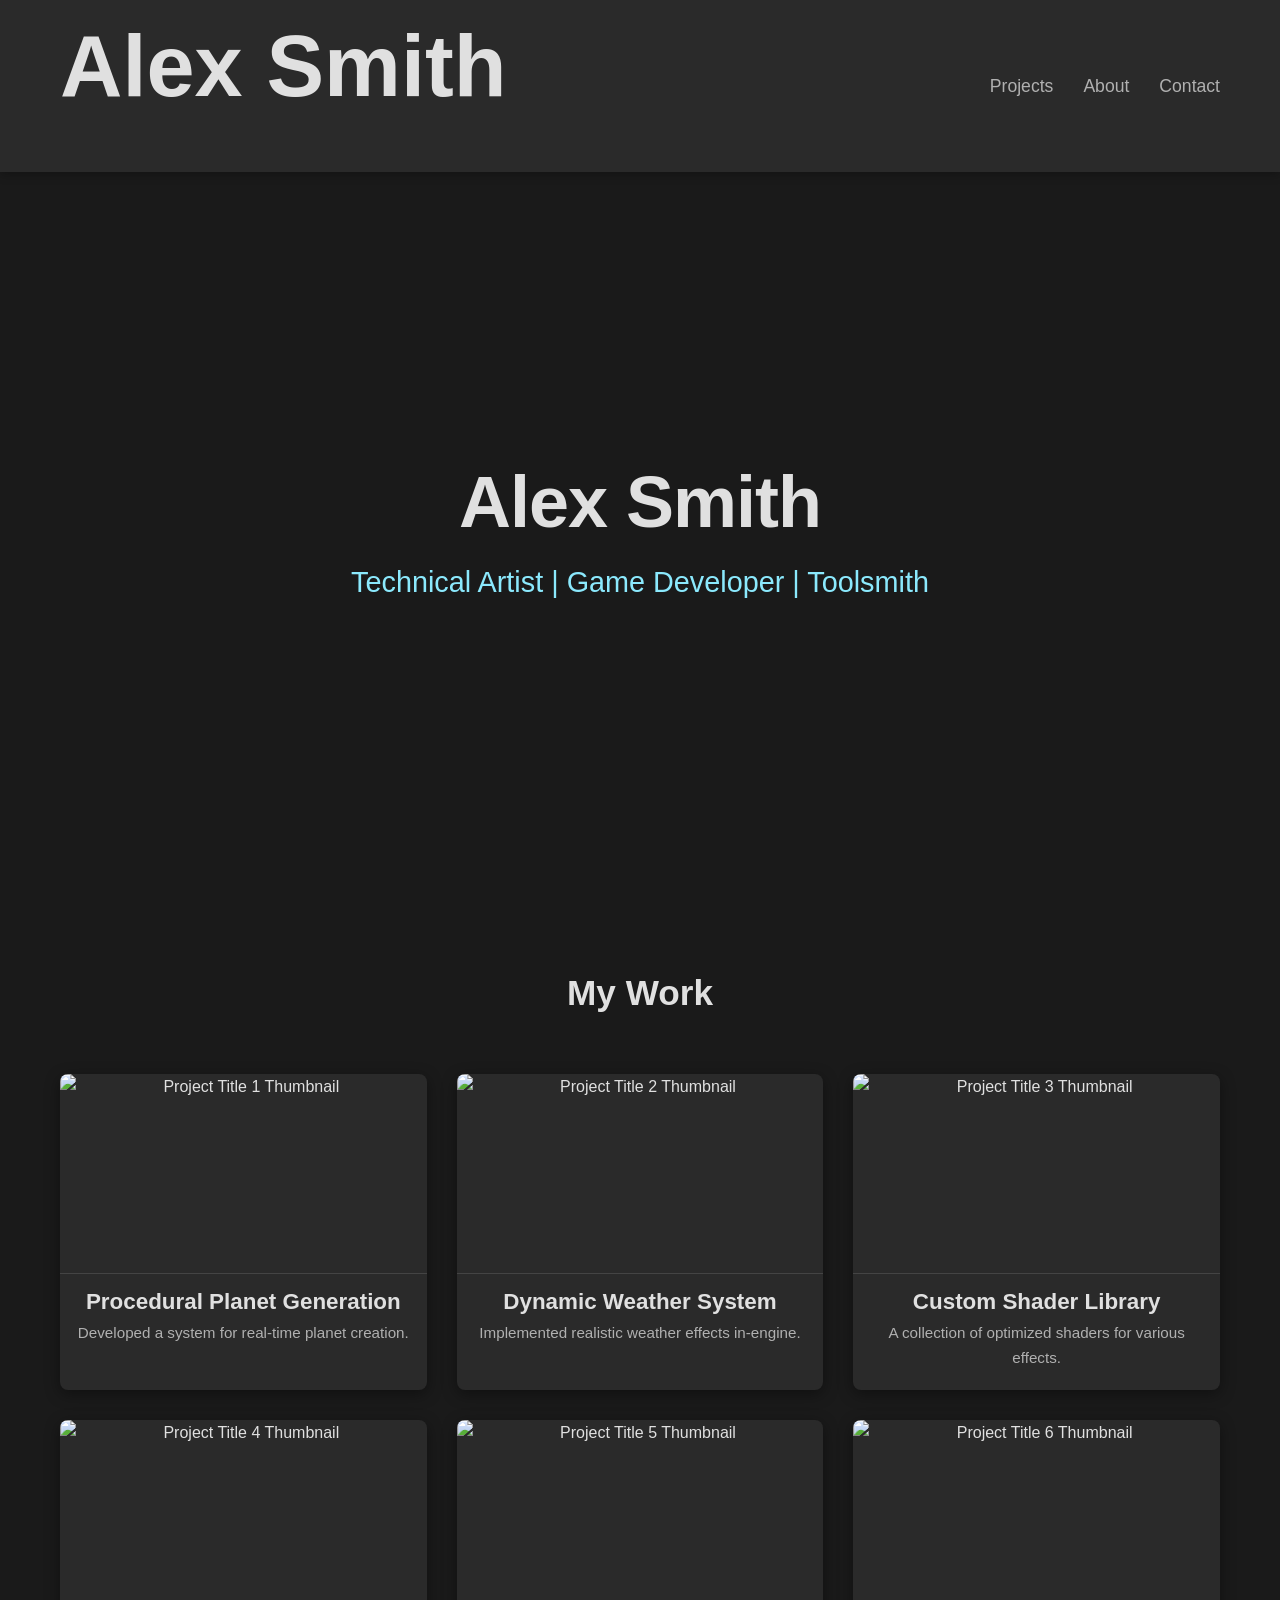
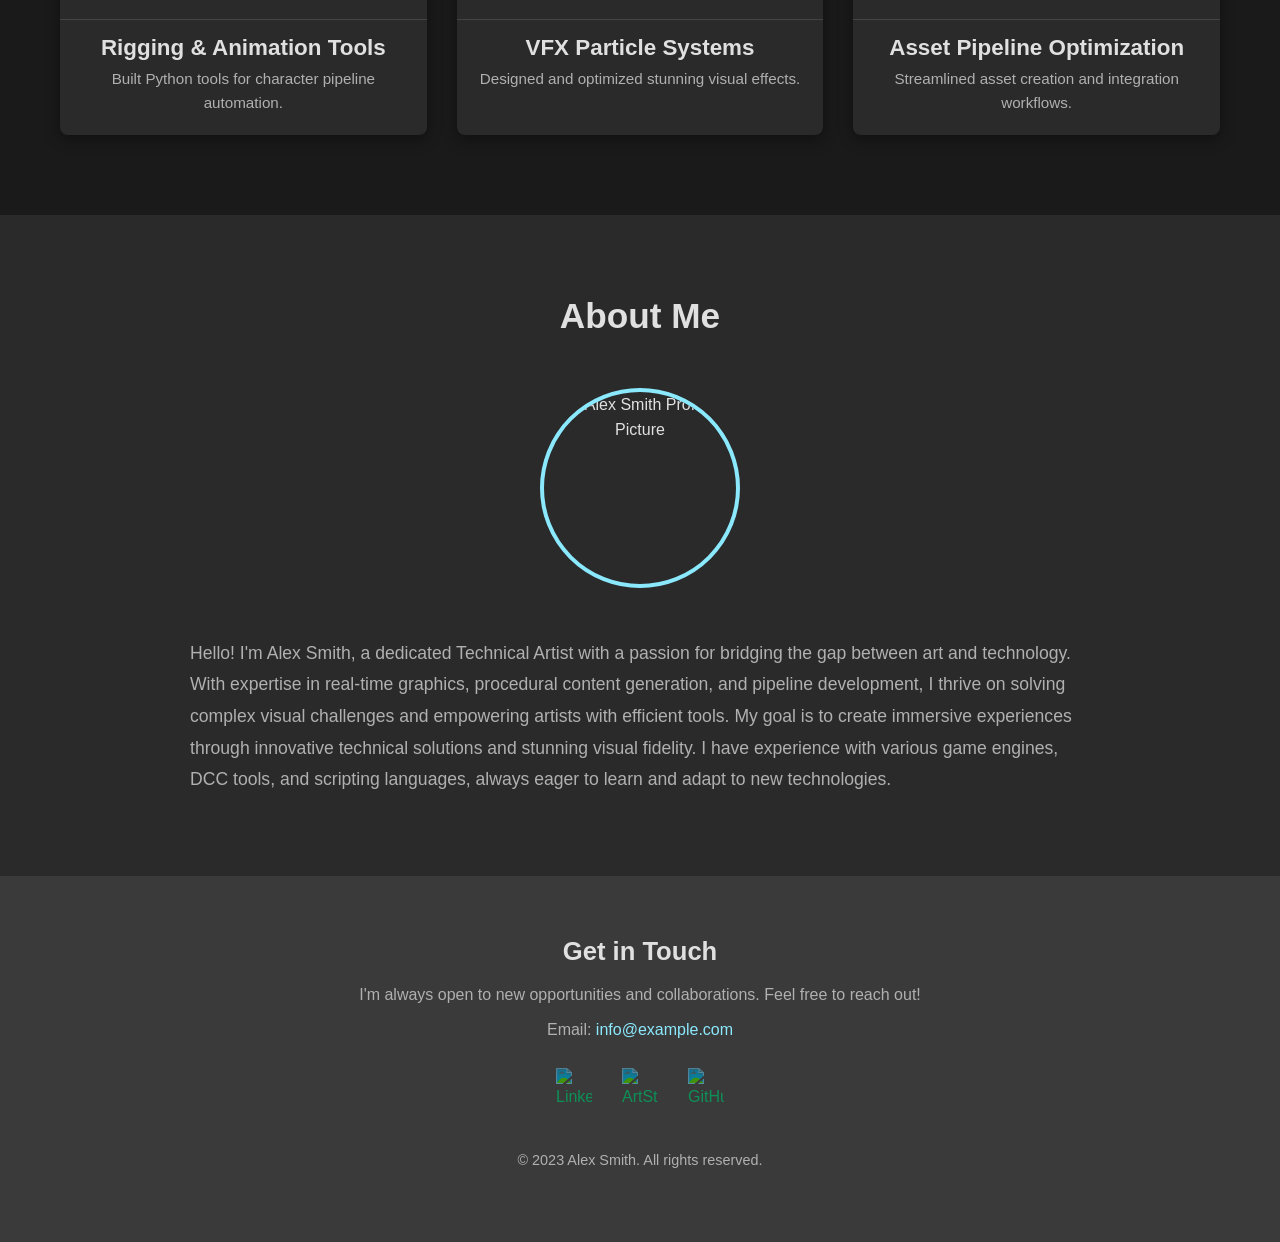
==== index.html @ 868f7cc5 "Add files via upload" ====
<!DOCTYPE html><html lang="en"><head><meta charset="UTF-8"><meta name="viewport" content="width=device-width, initial-scale=1.0"><title>Alex Smith - Technical Artist Portfolio</title><link rel="stylesheet" href="style.css"></head><body><header><nav class="container"><h1 class="logo"><a href="#hero">Alex Smith</a></h1><ul><li><a href="#projects">Projects</a></li><li><a href="#about">About</a></li><li><a href="#contact">Contact</a></li></ul></nav></header><main><section id="hero" class="hero-section"><div class="container"><h1>Alex Smith</h1><p>Technical Artist | Game Developer | Toolsmith</p></div></section><section id="projects" class="projects-section"><div class="container"><h2>My Work</h2><div class="project-grid"><div class="project-item"><a href="#"><img src="images/project-thumbnail-1.jpg" alt="Project Title 1 Thumbnail"><h3>Procedural Planet Generation</h3><p>Developed a system for real-time planet creation.</p></a></div><div class="project-item"><a href="#"><img src="images/project-thumbnail-2.jpg" alt="Project Title 2 Thumbnail"><h3>Dynamic Weather System</h3><p>Implemented realistic weather effects in-engine.</p></a></div><div class="project-item"><a href="#"><img src="images/project-thumbnail-3.jpg" alt="Project Title 3 Thumbnail"><h3>Custom Shader Library</h3><p>A collection of optimized shaders for various effects.</p></a></div><div class="project-item"><a href="#"><img src="images/project-thumbnail-4.jpg" alt="Project Title 4 Thumbnail"><h3>Rigging & Animation Tools</h3><p>Built Python tools for character pipeline automation.</p></a></div><div class="project-item"><a href="#"><img src="images/project-thumbnail-5.jpg" alt="Project Title 5 Thumbnail"><h3>VFX Particle Systems</h3><p>Designed and optimized stunning visual effects.</p></a></div><div class="project-item"><a href="#"><img src="images/project-thumbnail-6.jpg" alt="Project Title 6 Thumbnail"><h3>Asset Pipeline Optimization</h3><p>Streamlined asset creation and integration workflows.</p></a></div></div></div></section><section id="about" class="about-section"><div class="container"><div class="about-content"><h2>About Me</h2><img src="assets/avatar.png" alt="Alex Smith Profile Picture" class="profile-pic"><p>Hello! I'm Alex Smith, a dedicated Technical Artist with a passion for bridging the gap between art and technology. With expertise in real-time graphics, procedural content generation, and pipeline development, I thrive on solving complex visual challenges and empowering artists with efficient tools. My goal is to create immersive experiences through innovative technical solutions and stunning visual fidelity. I have experience with various game engines, DCC tools, and scripting languages, always eager to learn and adapt to new technologies.</p></div></div></section></main><footer id="contact" class="contact-footer"><div class="container"><h3>Get in Touch</h3><p>I'm always open to new opportunities and collaborations. Feel free to reach out!</p><p>Email: <a href="mailto:info@example.com">info@example.com</a></p><div class="social-links"><a href="#" aria-label="LinkedIn"><img src="assets/linkedin-icon.svg" alt="LinkedIn"></a><a href="#" aria-label="ArtStation"><img src="assets/artstation-icon.svg" alt="ArtStation"></a><a href="#" aria-label="GitHub"><img src="assets/github-icon.svg" alt="GitHub"></a></div><p class="copyright">&copy; 2023 Alex Smith. All rights reserved.</p></div></footer></body></html>
---- style.css ----
/* General Styles */:root {--bg-color-dark: #1a1a1a;--bg-color-medium: #2a2a2a;--bg-color-light: #3a3a3a;--text-color-light: #e0e0e0;--text-color-accent: #8be9fd; /* A light blue/cyan for accents */--text-color-subtle: #b0b0b0;--border-color: #444;--highlight-color: #50fa7b; /* A subtle green for hover/focus */}* {box-sizing: border-box;margin: 0;padding: 0;}html {scroll-behavior: smooth;}body {font-family: 'Segoe UI', Roboto, 'Helvetica Neue', Arial, sans-serif;line-height: 1.6;color: var(--text-color-light);background-color: var(--bg-color-dark);-webkit-font-smoothing: antialiased;-moz-osx-font-smoothing: grayscale;}a {color: var(--text-color-accent);text-decoration: none;transition: color 0.3s ease;}a:hover {color: var(--highlight-color);}img {max-width: 100%;height: auto;display: block;}h1, h2, h3 {margin-bottom: 0.8em;color: var(--text-color-light);line-height: 1.2;}h1 {font-size: 3em;}h2 {font-size: 2.2em;}h3 {font-size: 1.6em;}.container {max-width: 1200px;margin: 0 auto;padding: 0 20px;}/* Header & Navigation */header {background-color: var(--bg-color-medium);padding: 15px 0;box-shadow: 0 2px 10px rgba(0, 0, 0, 0.3);position: sticky;top: 0;z-index: 1000;}.logo a {font-size: 1.8em;font-weight: bold;color: var(--text-color-light);}.logo a:hover {color: var(--text-color-accent);}nav {display: flex;justify-content: space-between;align-items: center;}nav ul {list-style: none;display: flex;}nav ul li {margin-left: 30px;}nav ul a {font-weight: 500;font-size: 1.1em;color: var(--text-color-subtle);position: relative;}nav ul a::after {content: '';position: absolute;width: 0;height: 2px;background-color: var(--highlight-color);left: 0;bottom: -5px;transition: width 0.3s ease;}nav ul a:hover::after {width: 100%;}/* Hero Section */.hero-section {background: var(--bg-color-dark);color: var(--text-color-light);text-align: center;padding: 150px 0;display: flex;align-items: center;justify-content: center;min-height: 80vh;}.hero-section h1 {font-size: 4.5em;margin-bottom: 0.2em;letter-spacing: -1px;}.hero-section p {font-size: 1.8em;color: var(--text-color-accent);font-weight: 300;}/* Projects Section */.projects-section {padding: 80px 0;background-color: var(--bg-color-dark);text-align: center;}.projects-section h2 {margin-bottom: 60px;}.project-grid {display: grid;grid-template-columns: repeat(auto-fit, minmax(300px, 1fr));gap: 30px;}.project-item {background-color: var(--bg-color-medium);border-radius: 8px;overflow: hidden;box-shadow: 0 4px 15px rgba(0, 0, 0, 0.4);transition: transform 0.3s ease, box-shadow 0.3s ease;}.project-item:hover {transform: translateY(-8px);box-shadow: 0 8px 25px rgba(0, 0, 0, 0.6);}.project-item a {display: block;color: inherit;}.project-item img {width: 100%;height: 200px;object-fit: cover;border-bottom: 1px solid var(--border-color);}.project-item h3 {margin: 15px 15px 5px 15px;font-size: 1.4em;color: var(--text-color-light);}.project-item p {font-size: 0.95em;color: var(--text-color-subtle);margin: 0 15px 20px 15px;}/* About Section */.about-section {padding: 80px 0;background-color: var(--bg-color-medium);text-align: center;}.about-content {display: flex;flex-direction: column;align-items: center;gap: 30px;max-width: 900px;margin: 0 auto;}.about-content h2 {margin-bottom: 20px;}.profile-pic {width: 200px;height: 200px;border-radius: 50%;object-fit: cover;border: 4px solid var(--text-color-accent);box-shadow: 0 0 0 8px var(--bg-color-medium);margin-bottom: 20px;}.about-content p {font-size: 1.1em;line-height: 1.8;text-align: left;color: var(--text-color-subtle);}/* Contact Footer */.contact-footer {background-color: var(--bg-color-light);padding: 60px 0;text-align: center;color: var(--text-color-subtle);}.contact-footer h3 {color: var(--text-color-light);margin-bottom: 15px;}.contact-footer p {margin-bottom: 10px;}.contact-footer a {color: var(--text-color-accent);}.contact-footer a:hover {color: var(--highlight-color);}.social-links {margin-top: 25px;margin-bottom: 30px;}.social-links a {display: inline-block;margin: 0 15px;}.social-links img {width: 36px;height: 36px;transition: transform 0.3s ease;filter: invert(70%) sepia(20%) saturate(800%) hue-rotate(150deg) brightness(100%) contrast(90%); /* Adjust for dark theme, make icons light blue */}.social-links img:hover {transform: translateY(-5px);filter: invert(70%) sepia(20%) saturate(800%) hue-rotate(100deg) brightness(100%) contrast(90%); /* A subtle green for hover */}.copyright {font-size: 0.9em;color: var(--text-color-subtle);margin-top: 40px;}/* Responsive Adjustments */@media (max-width: 768px) {h1 {font-size: 3em;}h2 {font-size: 1.8em;}h3 {font-size: 1.4em;}nav {flex-direction: column;}nav ul {margin-top: 15px;}nav ul li {margin: 0 15px;}nav ul a {font-size: 1em;}.hero-section {padding: 100px 0;}.hero-section h1 {font-size: 3.5em;}.hero-section p {font-size: 1.4em;}.projects-section, .about-section, .contact-footer {padding: 60px 0;}.about-content {flex-direction: column;text-align: center;}.profile-pic {margin-bottom: 15px;}.about-content p {text-align: center;}.project-grid {grid-template-columns: 1fr;}.project-item img {height: 180px;}}@media (max-width: 480px) {h1 {font-size: 2.5em;}h2 {font-size: 1.6em;}.hero-section h1 {font-size: 2.8em;}.hero-section p {font-size: 1.2em;}nav ul {flex-wrap: wrap;justify-content: center;}.social-links img {width: 30px;height: 30px;}}
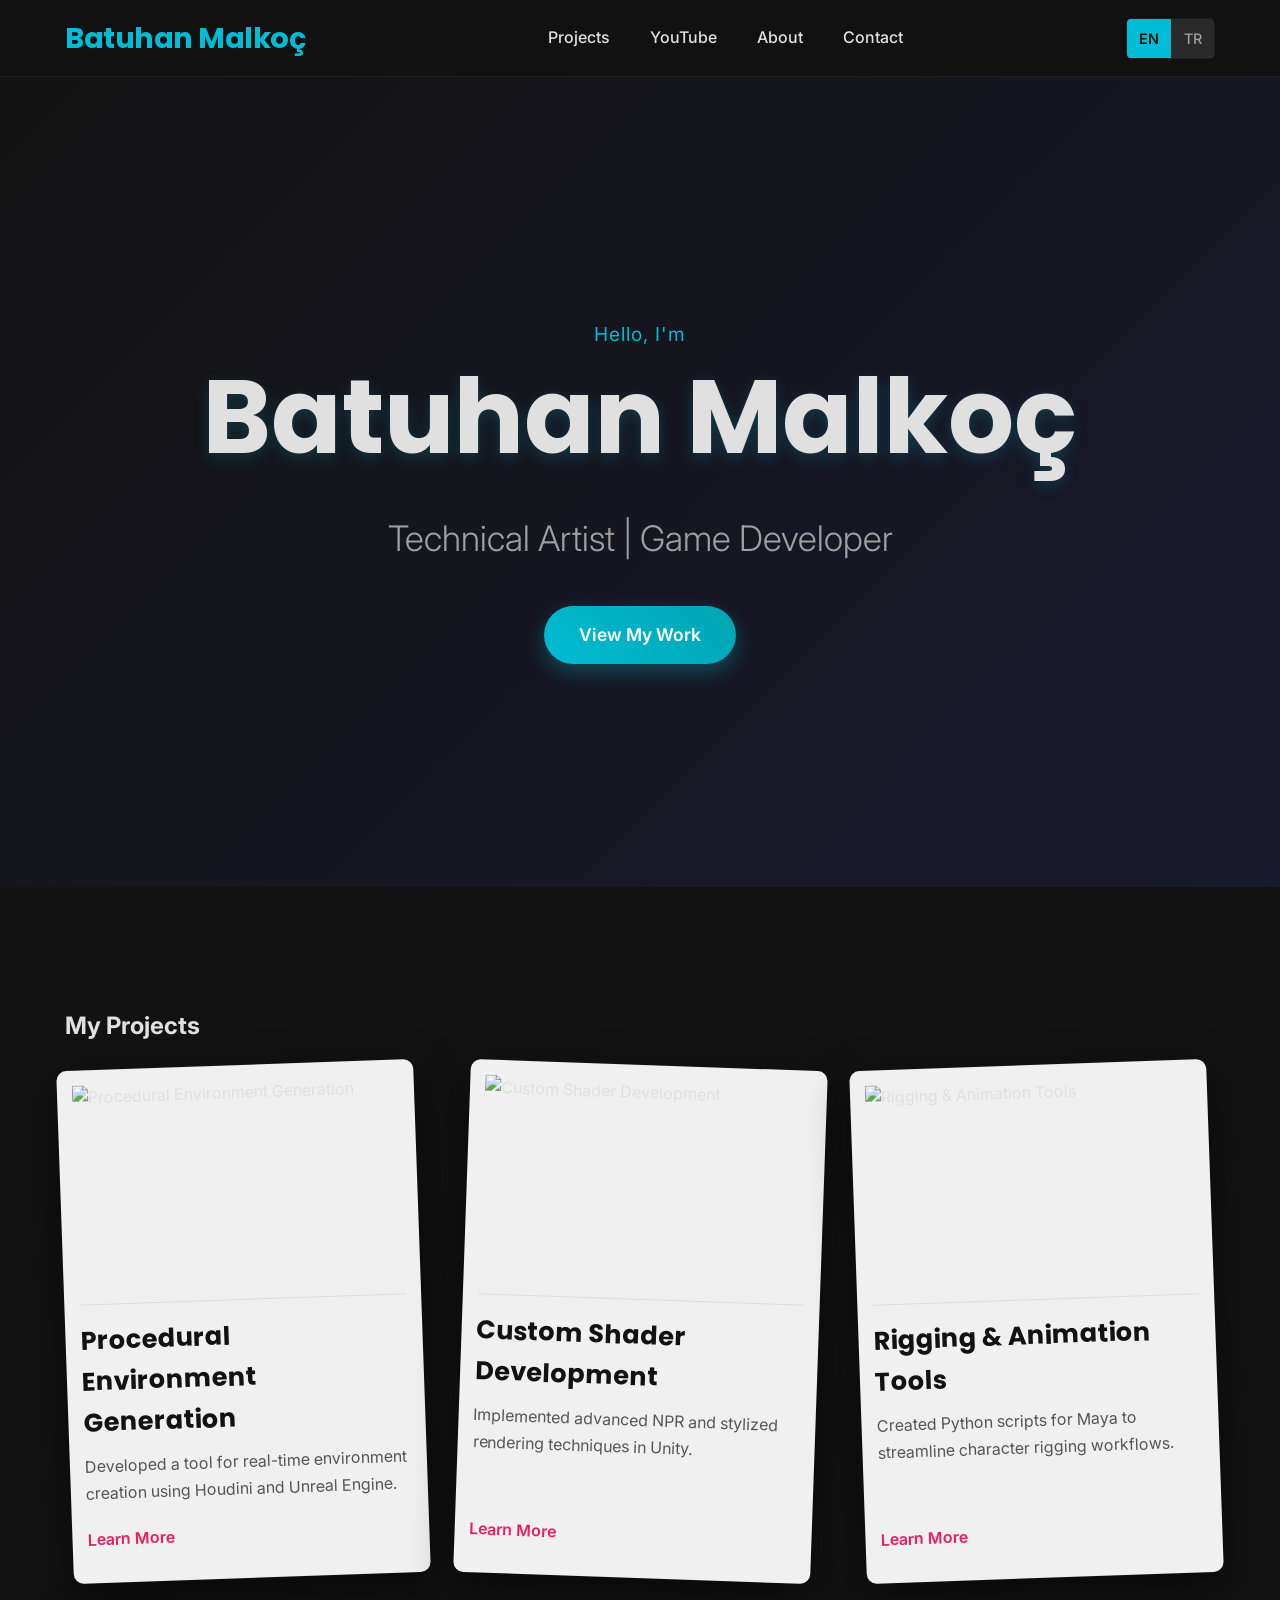
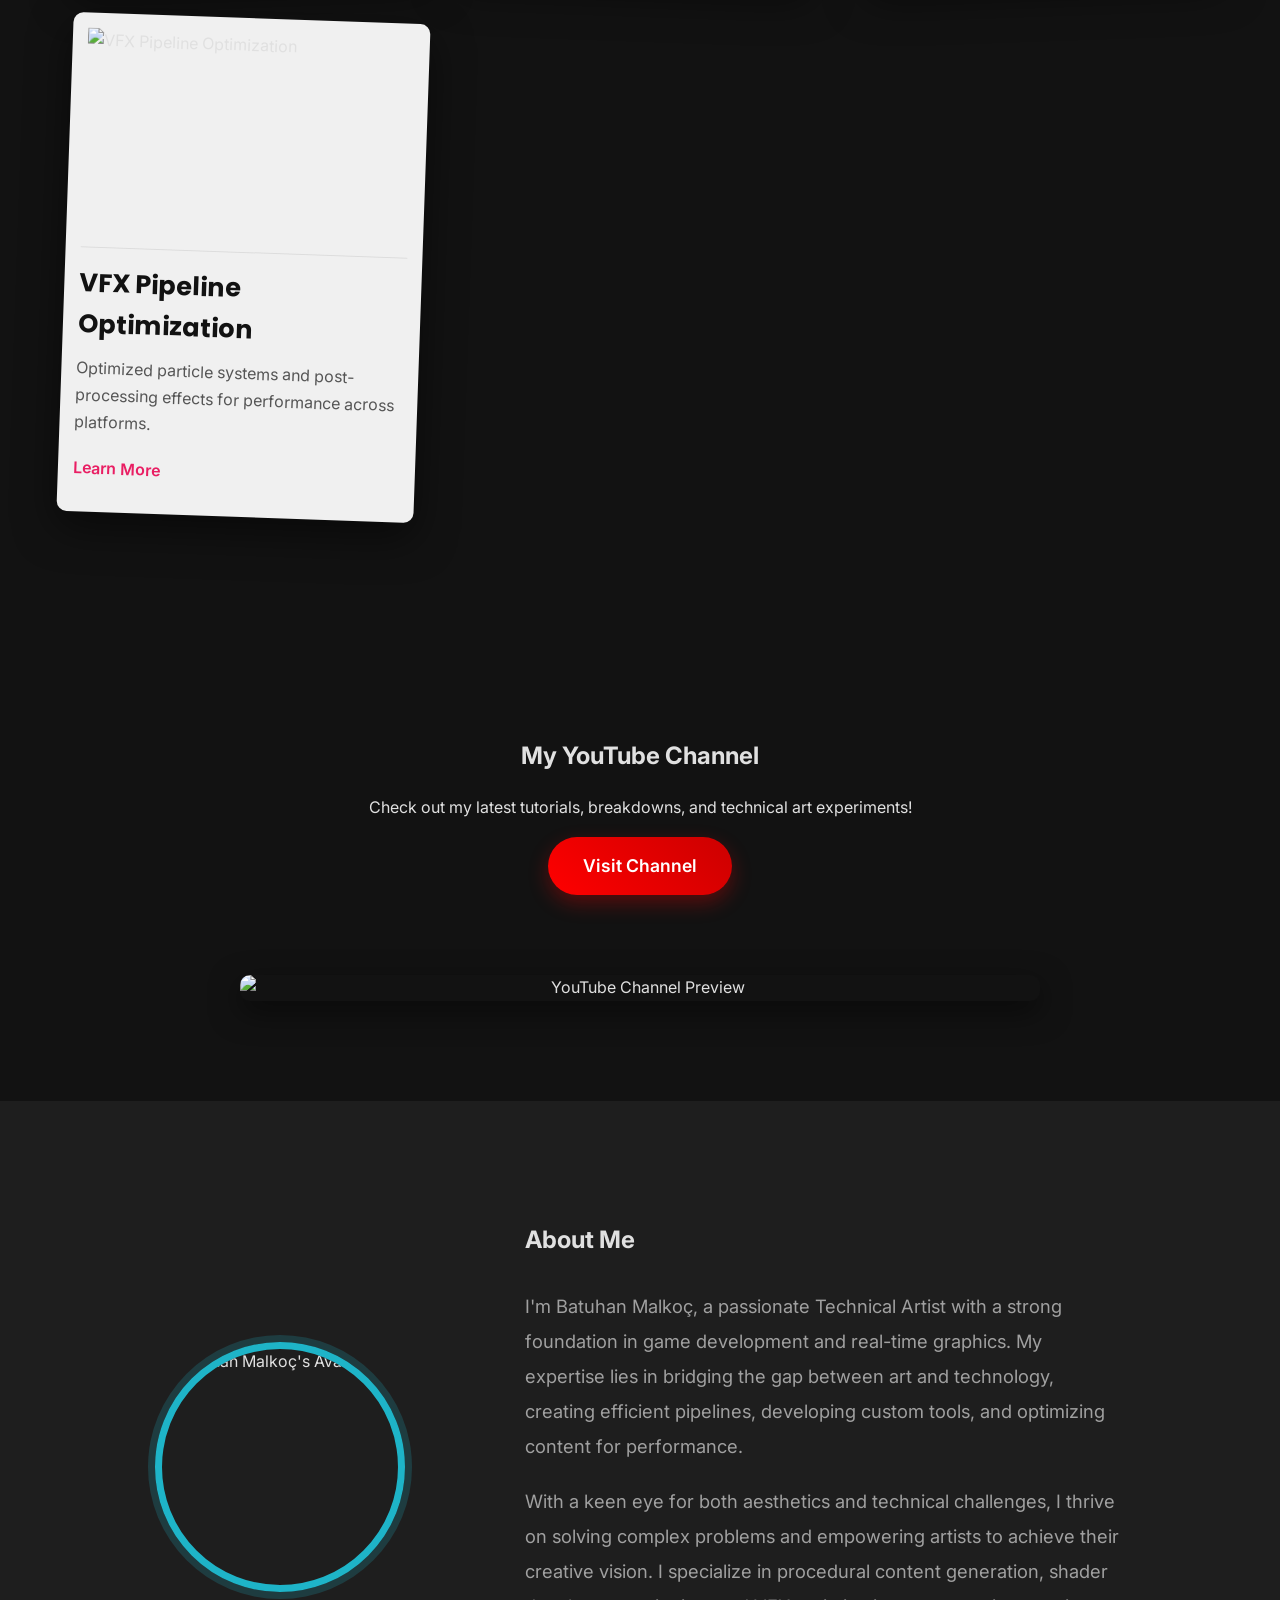
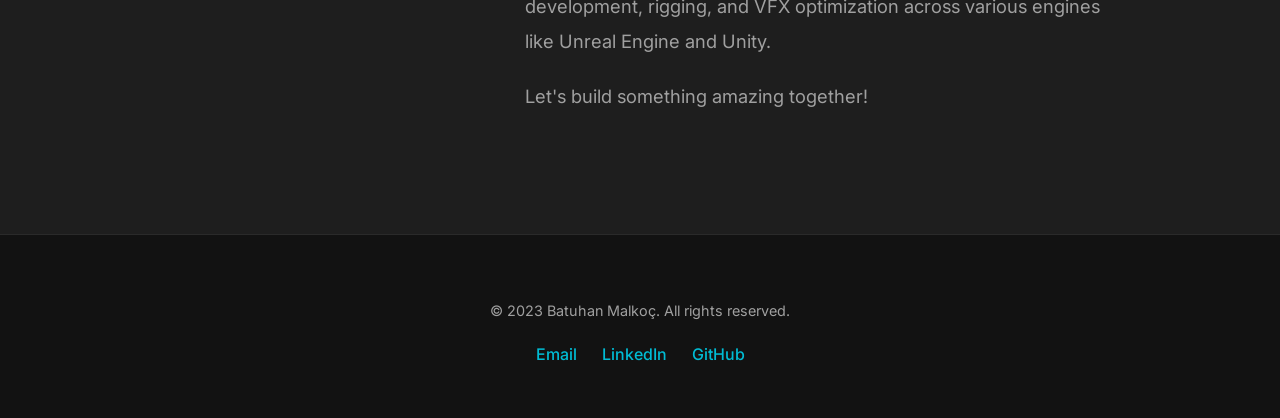
==== commit c6efe4b7: "Yeni" ====
--- a/index.html
+++ b/index.html
@@ -1 +1 @@
-<!DOCTYPE html><html lang="en"><head><meta charset="UTF-8"><meta name="viewport" content="width=device-width, initial-scale=1.0"><title>Alex Smith - Technical Artist Portfolio</title><link rel="stylesheet" href="style.css"></head><body><header><nav class="container"><h1 class="logo"><a href="#hero">Alex Smith</a></h1><ul><li><a href="#projects">Projects</a></li><li><a href="#about">About</a></li><li><a href="#contact">Contact</a></li></ul></nav></header><main><section id="hero" class="hero-section"><div class="container"><h1>Alex Smith</h1><p>Technical Artist | Game Developer | Toolsmith</p></div></section><section id="projects" class="projects-section"><div class="container"><h2>My Work</h2><div class="project-grid"><div class="project-item"><a href="#"><img src="images/project-thumbnail-1.jpg" alt="Project Title 1 Thumbnail"><h3>Procedural Planet Generation</h3><p>Developed a system for real-time planet creation.</p></a></div><div class="project-item"><a href="#"><img src="images/project-thumbnail-2.jpg" alt="Project Title 2 Thumbnail"><h3>Dynamic Weather System</h3><p>Implemented realistic weather effects in-engine.</p></a></div><div class="project-item"><a href="#"><img src="images/project-thumbnail-3.jpg" alt="Project Title 3 Thumbnail"><h3>Custom Shader Library</h3><p>A collection of optimized shaders for various effects.</p></a></div><div class="project-item"><a href="#"><img src="images/project-thumbnail-4.jpg" alt="Project Title 4 Thumbnail"><h3>Rigging & Animation Tools</h3><p>Built Python tools for character pipeline automation.</p></a></div><div class="project-item"><a href="#"><img src="images/project-thumbnail-5.jpg" alt="Project Title 5 Thumbnail"><h3>VFX Particle Systems</h3><p>Designed and optimized stunning visual effects.</p></a></div><div class="project-item"><a href="#"><img src="images/project-thumbnail-6.jpg" alt="Project Title 6 Thumbnail"><h3>Asset Pipeline Optimization</h3><p>Streamlined asset creation and integration workflows.</p></a></div></div></div></section><section id="about" class="about-section"><div class="container"><div class="about-content"><h2>About Me</h2><img src="assets/avatar.png" alt="Alex Smith Profile Picture" class="profile-pic"><p>Hello! I'm Alex Smith, a dedicated Technical Artist with a passion for bridging the gap between art and technology. With expertise in real-time graphics, procedural content generation, and pipeline development, I thrive on solving complex visual challenges and empowering artists with efficient tools. My goal is to create immersive experiences through innovative technical solutions and stunning visual fidelity. I have experience with various game engines, DCC tools, and scripting languages, always eager to learn and adapt to new technologies.</p></div></div></section></main><footer id="contact" class="contact-footer"><div class="container"><h3>Get in Touch</h3><p>I'm always open to new opportunities and collaborations. Feel free to reach out!</p><p>Email: <a href="mailto:info@example.com">info@example.com</a></p><div class="social-links"><a href="#" aria-label="LinkedIn"><img src="assets/linkedin-icon.svg" alt="LinkedIn"></a><a href="#" aria-label="ArtStation"><img src="assets/artstation-icon.svg" alt="ArtStation"></a><a href="#" aria-label="GitHub"><img src="assets/github-icon.svg" alt="GitHub"></a></div><p class="copyright">&copy; 2023 Alex Smith. All rights reserved.</p></div></footer></body></html>+<!DOCTYPE html><html lang="en"><head><meta charset="UTF-8"><meta name="viewport" content="width=device-width, initial-scale=1.0"><title data-key="page_title">Batuhan Malkoç | Technical Artist Portfolio</title><link rel="stylesheet" href="style.css"><link href="https://fonts.googleapis.com/css2?family=Inter:wght@300;400;500;600;700&family=Poppins:wght@600;700&display=swap" rel="stylesheet"></head><body><header><div class="header-wrapper container"><a href="#hero" class="logo">Batuhan Malkoç</a><nav><ul><li><a href="#projects" data-key="nav_projects">Projects</a></li><li><a href="#youtube" data-key="nav_youtube">YouTube</a></li><li><a href="#about" data-key="nav_about">About</a></li><li><a href="#contact" data-key="nav_contact">Contact</a></li></ul></nav><div class="language-switcher"><span class="lang-option active" data-lang="en">EN</span><span class="lang-option" data-lang="tr">TR</span></div></div></header><main><section id="hero" class="hero-section"><div class="container"><p class="subtitle" data-key="hero_subtitle">Hello, I'm</p><h1>Batuhan Malkoç</h1><p class="title-role" data-key="hero_role">Technical Artist | Game Developer</p><a href="#projects" class="button" data-key="hero_button">View My Work</a></div></section><section id="projects" class="projects-section"><div class="container"><h2 data-key="projects_title">My Projects</h2><div class="project-grid"><div class="project-card"><img src="images/project-thumbnail-1.jpg" alt="Procedural Environment Generation"><div class="card-content"><h3 data-key="project1_title">Procedural Environment Generation</h3><p data-key="project1_desc">Developed a tool for real-time environment creation using Houdini and Unreal Engine.</p><a href="#" class="card-link" data-key="project1_link">Learn More</a></div></div><div class="project-card"><img src="images/project-thumbnail-2.jpg" alt="Custom Shader Development"><div class="card-content"><h3 data-key="project2_title">Custom Shader Development</h3><p data-key="project2_desc">Implemented advanced NPR and stylized rendering techniques in Unity.</p><a href="#" class="card-link" data-key="project2_link">Learn More</a></div></div><div class="project-card"><img src="images/project-thumbnail-3.jpg" alt="Rigging &amp; Animation Tools"><div class="card-content"><h3 data-key="project3_title">Rigging &amp; Animation Tools</h3><p data-key="project3_desc">Created Python scripts for Maya to streamline character rigging workflows.</p><a href="#" class="card-link" data-key="project3_link">Learn More</a></div></div><div class="project-card"><img src="images/project-thumbnail-4.jpg" alt="VFX Pipeline Optimization"><div class="card-content"><h3 data-key="project4_title">VFX Pipeline Optimization</h3><p data-key="project4_desc">Optimized particle systems and post-processing effects for performance across platforms.</p><a href="#" class="card-link" data-key="project4_link">Learn More</a></div></div></div></div></section><section id="youtube" class="youtube-section"><div class="container"><h2 data-key="youtube_title">My YouTube Channel</h2><p data-key="youtube_desc">Check out my latest tutorials, breakdowns, and technical art experiments!</p><a href="https://www.youtube.com/@UnityM%C3%BCtercimi" target="_blank" rel="noopener noreferrer" class="button youtube-button" data-key="youtube_button">Visit Channel</a><div class="youtube-placeholder"><img src="images/youtube-channel-preview.jpg" alt="YouTube Channel Preview"></div></div></section><section id="about" class="about-section"><div class="container"><div class="about-content"><img src="assets/avatar.png" alt="Batuhan Malkoç's Avatar" class="avatar"><div><h2 data-key="about_title">About Me</h2><p data-key="about_p1">I'm Batuhan Malkoç, a passionate Technical Artist with a strong foundation in game development and real-time graphics. My expertise lies in bridging the gap between art and technology, creating efficient pipelines, developing custom tools, and optimizing content for performance.</p><p data-key="about_p2">With a keen eye for both aesthetics and technical challenges, I thrive on solving complex problems and empowering artists to achieve their creative vision. I specialize in procedural content generation, shader development, rigging, and VFX optimization across various engines like Unreal Engine and Unity.</p><p data-key="about_p3">Let's build something amazing together!</p></div></div></div></section></main><footer id="contact" class="footer-section"><div class="container"><p data-key="footer_copyright">&copy; 2023 Batuhan Malkoç. All rights reserved.</p><div class="contact-links"><a href="mailto:batuhan.malkoc@example.com" data-key="footer_email">Email</a><a href="https://linkedin.com/in/batuhanmalkoc" target="_blank" rel="noopener noreferrer" data-key="footer_linkedin">LinkedIn</a><a href="https://github.com/batuhanmalkoc" target="_blank" rel="noopener noreferrer" data-key="footer_github">GitHub</a></div></div></footer><script>const translations = {en: {page_title: "Batuhan Malkoç | Technical Artist Portfolio",nav_projects: "Projects",nav_youtube: "YouTube",nav_about: "About",nav_contact: "Contact",hero_subtitle: "Hello, I'm",hero_role: "Technical Artist | Game Developer",hero_button: "View My Work",projects_title: "My Projects",project1_title: "Procedural Environment Generation",project1_desc: "Developed a tool for real-time environment creation using Houdini and Unreal Engine.",project1_link: "Learn More",project2_title: "Custom Shader Development",project2_desc: "Implemented advanced NPR and stylized rendering techniques in Unity.",project2_link: "Learn More",project3_title: "Rigging & Animation Tools",project3_desc: "Created Python scripts for Maya to streamline character rigging workflows.",project3_link: "Learn More",project4_title: "VFX Pipeline Optimization",project4_desc: "Optimized particle systems and post-processing effects for performance across platforms.",project4_link: "Learn More",youtube_title: "My YouTube Channel",youtube_desc: "Check out my latest tutorials, breakdowns, and technical art experiments!",youtube_button: "Visit Channel",about_title: "About Me",about_p1: "I'm Batuhan Malkoç, a passionate Technical Artist with a strong foundation in game development and real-time graphics. My expertise lies in bridging the gap between art and technology, creating efficient pipelines, developing custom tools, and optimizing content for performance.",about_p2: "With a keen eye for both aesthetics and technical challenges, I thrive on solving complex problems and empowering artists to achieve their creative vision. I specialize in procedural content generation, shader development, rigging, and VFX optimization across various engines like Unreal Engine and Unity.",about_p3: "Let's build something amazing together!",footer_copyright: "&copy; 2023 Batuhan Malkoç. All rights reserved.",footer_email: "Email",footer_linkedin: "LinkedIn",footer_github: "GitHub"},tr: {page_title: "Batuhan Malkoç | Teknik Artist Portfolyosu",nav_projects: "Projeler",nav_youtube: "YouTube",nav_about: "Hakkımda",nav_contact: "İletişim",hero_subtitle: "Merhaba, ben",hero_role: "Teknik Artist | Oyun Geliştirici",hero_button: "Çalışmalarımı Görüntüle",projects_title: "Projelerim",project1_title: "Prosedürel Ortam Oluşturma",project1_desc: "Houdini ve Unreal Engine kullanarak gerçek zamanlı ortam oluşturma aracı geliştirdim.",project1_link: "Daha Fazla Bilgi",project2_title: "Özel Shader Geliştirme",project2_desc: "Unity'de gelişmiş NPR ve stilize render teknikleri uyguladım.",project2_link: "Daha Fazla Bilgi",project3_title: "Rigging ve Animasyon Araçları",project3_desc: "Karakter rigging iş akışlarını kolaylaştırmak için Maya için Python betikleri oluşturdum.",project3_link: "Daha Fazla Bilgi",project4_title: "VFX Pipeline Optimizasyonu",project4_desc: "Çeşitli platformlarda performans için parçacık sistemlerini ve post-processing efektlerini optimize ettim.",project4_link: "Daha Fazla Bilgi",youtube_title: "YouTube Kanalım",youtube_desc: "En yeni eğitimlerimi, analizlerimi ve teknik sanat deneylerimi inceleyin!",youtube_button: "Kanalı Ziyaret Et",about_title: "Hakkımda",about_p1: "Ben Batuhan Malkoç, oyun geliştirme ve gerçek zamanlı grafikler konusunda güçlü bir temele sahip tutkulu bir Teknik Artistim. Uzmanlığım, sanat ve teknoloji arasındaki boşluğu doldurmak, verimli pipeline'lar oluşturmak, özel araçlar geliştirmek ve içerikleri performans için optimize etmektir.",about_p2: "Hem estetik hem de teknik zorluklara karşı keskin bir gözle, karmaşık sorunları çözmek ve sanatçıları yaratıcı vizyonlarına ulaşmaları için güçlendirmekten keyif alıyorum. Unreal Engine ve Unity gibi çeşitli motorlarda prosedürel içerik oluşturma, shader geliştirme, rigging ve VFX optimizasyonunda uzmanım.",about_p3: "Birlikte harika şeyler inşa edelim!",footer_copyright: "&copy; 2023 Batuhan Malkoç. Tüm hakları saklıdır.",footer_email: "E-posta",footer_linkedin: "LinkedIn",footer_github: "GitHub"}};function switchLanguage(lang) {document.documentElement.setAttribute('lang', lang);document.title = translations[lang].page_title;document.querySelectorAll('[data-key]').forEach(element => {const key = element.dataset.key;if (translations[lang][key]) {element.innerHTML = translations[lang][key];}});document.querySelectorAll('.lang-option').forEach(option => {if (option.dataset.lang === lang) {option.classList.add('active');} else {option.classList.remove('active');}});localStorage.setItem('selectedLanguage', lang);}document.addEventListener('DOMContentLoaded', () => {const langOptions = document.querySelectorAll('.lang-option');langOptions.forEach(option => {option.addEventListener('click', () => {switchLanguage(option.dataset.lang);});});const storedLang = localStorage.getItem('selectedLanguage');const initialLang = storedLang || 'en';switchLanguage(initialLang);});</script></body></html>
--- a/style.css
+++ b/style.css
@@ -1 +1 @@
-/* General Styles */:root {--bg-color-dark: #1a1a1a;--bg-color-medium: #2a2a2a;--bg-color-light: #3a3a3a;--text-color-light: #e0e0e0;--text-color-accent: #8be9fd; /* A light blue/cyan for accents */--text-color-subtle: #b0b0b0;--border-color: #444;--highlight-color: #50fa7b; /* A subtle green for hover/focus */}* {box-sizing: border-box;margin: 0;padding: 0;}html {scroll-behavior: smooth;}body {font-family: 'Segoe UI', Roboto, 'Helvetica Neue', Arial, sans-serif;line-height: 1.6;color: var(--text-color-light);background-color: var(--bg-color-dark);-webkit-font-smoothing: antialiased;-moz-osx-font-smoothing: grayscale;}a {color: var(--text-color-accent);text-decoration: none;transition: color 0.3s ease;}a:hover {color: var(--highlight-color);}img {max-width: 100%;height: auto;display: block;}h1, h2, h3 {margin-bottom: 0.8em;color: var(--text-color-light);line-height: 1.2;}h1 {font-size: 3em;}h2 {font-size: 2.2em;}h3 {font-size: 1.6em;}.container {max-width: 1200px;margin: 0 auto;padding: 0 20px;}/* Header & Navigation */header {background-color: var(--bg-color-medium);padding: 15px 0;box-shadow: 0 2px 10px rgba(0, 0, 0, 0.3);position: sticky;top: 0;z-index: 1000;}.logo a {font-size: 1.8em;font-weight: bold;color: var(--text-color-light);}.logo a:hover {color: var(--text-color-accent);}nav {display: flex;justify-content: space-between;align-items: center;}nav ul {list-style: none;display: flex;}nav ul li {margin-left: 30px;}nav ul a {font-weight: 500;font-size: 1.1em;color: var(--text-color-subtle);position: relative;}nav ul a::after {content: '';position: absolute;width: 0;height: 2px;background-color: var(--highlight-color);left: 0;bottom: -5px;transition: width 0.3s ease;}nav ul a:hover::after {width: 100%;}/* Hero Section */.hero-section {background: var(--bg-color-dark);color: var(--text-color-light);text-align: center;padding: 150px 0;display: flex;align-items: center;justify-content: center;min-height: 80vh;}.hero-section h1 {font-size: 4.5em;margin-bottom: 0.2em;letter-spacing: -1px;}.hero-section p {font-size: 1.8em;color: var(--text-color-accent);font-weight: 300;}/* Projects Section */.projects-section {padding: 80px 0;background-color: var(--bg-color-dark);text-align: center;}.projects-section h2 {margin-bottom: 60px;}.project-grid {display: grid;grid-template-columns: repeat(auto-fit, minmax(300px, 1fr));gap: 30px;}.project-item {background-color: var(--bg-color-medium);border-radius: 8px;overflow: hidden;box-shadow: 0 4px 15px rgba(0, 0, 0, 0.4);transition: transform 0.3s ease, box-shadow 0.3s ease;}.project-item:hover {transform: translateY(-8px);box-shadow: 0 8px 25px rgba(0, 0, 0, 0.6);}.project-item a {display: block;color: inherit;}.project-item img {width: 100%;height: 200px;object-fit: cover;border-bottom: 1px solid var(--border-color);}.project-item h3 {margin: 15px 15px 5px 15px;font-size: 1.4em;color: var(--text-color-light);}.project-item p {font-size: 0.95em;color: var(--text-color-subtle);margin: 0 15px 20px 15px;}/* About Section */.about-section {padding: 80px 0;background-color: var(--bg-color-medium);text-align: center;}.about-content {display: flex;flex-direction: column;align-items: center;gap: 30px;max-width: 900px;margin: 0 auto;}.about-content h2 {margin-bottom: 20px;}.profile-pic {width: 200px;height: 200px;border-radius: 50%;object-fit: cover;border: 4px solid var(--text-color-accent);box-shadow: 0 0 0 8px var(--bg-color-medium);margin-bottom: 20px;}.about-content p {font-size: 1.1em;line-height: 1.8;text-align: left;color: var(--text-color-subtle);}/* Contact Footer */.contact-footer {background-color: var(--bg-color-light);padding: 60px 0;text-align: center;color: var(--text-color-subtle);}.contact-footer h3 {color: var(--text-color-light);margin-bottom: 15px;}.contact-footer p {margin-bottom: 10px;}.contact-footer a {color: var(--text-color-accent);}.contact-footer a:hover {color: var(--highlight-color);}.social-links {margin-top: 25px;margin-bottom: 30px;}.social-links a {display: inline-block;margin: 0 15px;}.social-links img {width: 36px;height: 36px;transition: transform 0.3s ease;filter: invert(70%) sepia(20%) saturate(800%) hue-rotate(150deg) brightness(100%) contrast(90%); /* Adjust for dark theme, make icons light blue */}.social-links img:hover {transform: translateY(-5px);filter: invert(70%) sepia(20%) saturate(800%) hue-rotate(100deg) brightness(100%) contrast(90%); /* A subtle green for hover */}.copyright {font-size: 0.9em;color: var(--text-color-subtle);margin-top: 40px;}/* Responsive Adjustments */@media (max-width: 768px) {h1 {font-size: 3em;}h2 {font-size: 1.8em;}h3 {font-size: 1.4em;}nav {flex-direction: column;}nav ul {margin-top: 15px;}nav ul li {margin: 0 15px;}nav ul a {font-size: 1em;}.hero-section {padding: 100px 0;}.hero-section h1 {font-size: 3.5em;}.hero-section p {font-size: 1.4em;}.projects-section, .about-section, .contact-footer {padding: 60px 0;}.about-content {flex-direction: column;text-align: center;}.profile-pic {margin-bottom: 15px;}.about-content p {text-align: center;}.project-grid {grid-template-columns: 1fr;}.project-item img {height: 180px;}}@media (max-width: 480px) {h1 {font-size: 2.5em;}h2 {font-size: 1.6em;}.hero-section h1 {font-size: 2.8em;}.hero-section p {font-size: 1.2em;}nav ul {flex-wrap: wrap;justify-content: center;}.social-links img {width: 30px;height: 30px;}}+:root {--primary-color: #00bcd4; --accent-color: #e91e63; --dark-bg: #121212;--mid-dark-bg: #1e1e1e;--light-dark-bg: #2a2a2a;--text-color-light: #e0e0e0;--text-color-mid: #a0a0a0;--font-heading: 'Poppins', sans-serif;--font-body: 'Inter', sans-serif;--border-radius: 10px;--transition-speed: 0.3s ease-in-out;}*,*::before,*::after {box-sizing: border-box;}html {scroll-behavior: smooth;}body {margin: 0;padding: 0;font-family: var(--font-body);line-height: 1.6;color: var(--text-color-light);background-color: var(--dark-bg);-webkit-font-smoothing: antialiased;-moz-osx-font-smoothing: grayscale;}.container {max-width: 1200px;margin: 0 auto;padding: 0 25px;}header {background-color: rgba(18, 18, 18, 0.9);padding: 15px 0;position: sticky;top: 0;z-index: 1000;border-bottom: 1px solid var(--mid-dark-bg);backdrop-filter: blur(8px);-webkit-backdrop-filter: blur(8px);}.header-wrapper {display: flex;justify-content: space-between;align-items: center;}.logo {font-family: var(--font-heading);font-size: 1.8em;font-weight: 700;color: var(--primary-color);text-decoration: none;letter-spacing: -0.5px;}.header-wrapper nav ul {list-style: none;margin: 0;padding: 0;display: flex;}.header-wrapper nav ul li {margin-left: 35px;}.header-wrapper nav ul li a {color: var(--text-color-light);text-decoration: none;font-weight: 500;position: relative;transition: color var(--transition-speed);}.header-wrapper nav ul li a::after {content: '';position: absolute;width: 0;height: 2px;background-color: var(--accent-color);left: 0;bottom: -5px;transition: width var(--transition-speed);}.header-wrapper nav ul li a:hover {color: var(--accent-color);}.header-wrapper nav ul li a:hover::after {width: 100%;}.language-switcher {display: flex;border: 1px solid var(--mid-dark-bg);border-radius: 5px;overflow: hidden;margin-left: 20px;}.lang-option {padding: 8px 12px;font-size: 0.9em;font-weight: 500;color: var(--text-color-mid);cursor: pointer;transition: all var(--transition-speed);user-select: none;background-color: var(--light-dark-bg);}.lang-option:first-child {border-right: 1px solid var(--mid-dark-bg);}.lang-option:hover:not(.active) {background-color: rgba(var(--primary-color), 0.1);color: var(--primary-color);}.lang-option.active {background-color: var(--primary-color);color: var(--dark-bg);font-weight: 600;}.lang-option.active:hover {cursor: default;background-color: var(--primary-color);color: var(--dark-bg);}.hero-section {display: flex;justify-content: center;align-items: center;text-align: center;min-height: 90vh;background: linear-gradient(135deg, var(--dark-bg) 0%, #1a1a2e 100%);padding: 100px 0;}.hero-section .container {flex-direction: column;}.hero-section .subtitle {font-size: 1.2em;color: var(--primary-color);margin-bottom: 10px;letter-spacing: 1px;}.hero-section h1 {font-family: var(--font-heading);font-size: 5.5em;margin: 0 0 15px;color: var(--text-color-light);line-height: 1.1;text-shadow: 0 5px 15px rgba(0, 188, 212, 0.2);}.hero-section .title-role {font-size: 2em;color: var(--text-color-mid);margin-bottom: 40px;font-weight: 300;}.button {display: inline-block;background: linear-gradient(45deg, var(--primary-color), #00a4b3);color: #fff;padding: 15px 35px;border-radius: 50px;text-decoration: none;font-weight: 600;font-size: 1.1em;transition: all var(--transition-speed);box-shadow: 0 8px 20px rgba(0, 188, 212, 0.3);}.button:hover {transform: translateY(-5px) scale(1.02);box-shadow: 0 12px 25px rgba(0, 188, 212, 0.4);background: linear-gradient(45deg, #00a4b3, var(--primary-color));}section {padding: 100px 0;}.section:nth-child(even) {background-color: var(--mid-dark-bg);}.section h2 {text-align: center;font-family: var(--font-heading);font-size: 3.5em;margin-bottom: 70px;color: var(--primary-color);position: relative;display: inline-block;}.section h2::after {content: '';position: absolute;width: 60%;height: 4px;background: linear-gradient(to right, var(--primary-color), var(--accent-color));bottom: -15px;left: 20%;border-radius: 2px;}.project-grid {display: grid;grid-template-columns: repeat(auto-fit, minmax(320px, 1fr));gap: 40px;}.project-card {background-color: #f0f0f0;padding: 15px 15px 30px;border-radius: var(--border-radius);overflow: hidden;box-shadow: 0 15px 40px rgba(0, 0, 0, 0.5);transition: transform var(--transition-speed), box-shadow var(--transition-speed);display: flex;flex-direction: column;transform: rotate(var(--rotation, 0deg));}.project-card:nth-child(even) {--rotation: 2deg;}.project-card:nth-child(odd) {--rotation: -2deg;}.project-card:hover {transform: translateY(-15px) scale(1.03) rotate(0deg);box-shadow: 0 20px 50px rgba(0, 0, 0, 0.7);}.project-card img {width: 100%;height: 220px;object-fit: cover;border-bottom: 1px solid #ddd;transition: filter var(--transition-speed);margin-bottom: 15px;}.project-card:hover img {filter: brightness(0.9);}.card-content {padding: 0;display: flex;flex-direction: column;flex-grow: 1;}.project-card h3 {font-family: var(--font-heading);font-size: 1.6em;color: var(--dark-bg);margin: 0 0 10px;}.project-card p {font-size: 1em;color: #555;margin: 0 0 20px;line-height: 1.7;}.card-link {display: inline-block;margin-top: auto;color: var(--accent-color);text-decoration: none;font-weight: 600;position: relative;align-self: flex-start;}.card-link::after {content: '';position: absolute;width: 0;height: 1px;background-color: var(--accent-color);left: 0;bottom: -3px;transition: width var(--transition-speed);}.card-link:hover::after {width: 100%;}.youtube-section {text-align: center;background-color: var(--dark-bg);}.youtube-section .youtube-button {background: linear-gradient(45deg, #ff0000, #cc0000);box-shadow: 0 8px 20px rgba(255, 0, 0, 0.3);margin-bottom: 40px;}.youtube-section .youtube-button:hover {background: linear-gradient(45deg, #cc0000, #ff0000);box-shadow: 0 12px 25px rgba(255, 0, 0, 0.4);}.youtube-placeholder {margin-top: 40px;width: 100%;max-width: 800px;margin-left: auto;margin-right: auto;border-radius: var(--border-radius);overflow: hidden;box-shadow: 0 10px 30px rgba(0, 0, 0, 0.5);}.youtube-placeholder img {width: 100%;height: auto;display: block;}.about-section {background-color: var(--mid-dark-bg);}.about-content {display: flex;flex-direction: column;align-items: center;text-align: center;gap: 60px;}.about-content .avatar {width: 250px;height: 250px;border-radius: 50%;object-fit: cover;border: 7px solid var(--primary-color);box-shadow: 0 0 0 7px rgba(0, 188, 212, 0.2);filter: grayscale(20%);transition: all var(--transition-speed);}.about-content .avatar:hover {filter: grayscale(0%);transform: scale(1.03);box-shadow: 0 0 0 10px rgba(0, 188, 212, 0.4);}.about-content h2 {margin-bottom: 30px;text-align: center;}.about-content p {max-width: 800px;margin: 0 auto 20px;font-size: 1.15em;line-height: 1.9;color: var(--text-color-mid);}.footer-section {background-color: var(--dark-bg);color: var(--text-color-mid);padding: 50px 0;text-align: center;border-top: 1px solid var(--light-dark-bg);}.footer-section p {margin-bottom: 20px;font-size: 0.9em;}.footer-section .contact-links {display: flex;justify-content: center;flex-wrap: wrap;gap: 25px;margin-top: 20px;}.footer-section .contact-links a {color: var(--primary-color);text-decoration: none;font-weight: 500;position: relative;transition: color var(--transition-speed);}.footer-section .contact-links a::after {content: '';position: absolute;width: 0;height: 1px;background-color: var(--primary-color);left: 0;bottom: -3px;transition: width var(--transition-speed);}.footer-section .contact-links a:hover {color: var(--accent-color);}.footer-section .contact-links a:hover::after {width: 100%;background-color: var(--accent-color);}@media (min-width: 768px) {.header-wrapper {flex-direction: row;}.header-wrapper nav ul {flex-direction: row;}.header-wrapper nav ul li {margin-left: 40px;}.hero-section h1 {font-size: 6.5em;}.hero-section .title-role {font-size: 2.2em;}.section h2 {font-size: 4em;}.about-content {flex-direction: row;text-align: left;justify-content: center;}.about-content .avatar {margin-right: 60px;margin-bottom: 0;}.about-content h2 {text-align: left;}.about-content div {max-width: 600px;}}@media (max-width: 767px) {.header-wrapper {flex-direction: column;gap: 15px;}.header-wrapper nav ul {margin-top: 10px;justify-content: center;flex-wrap: wrap;}.header-wrapper nav ul li {margin: 0 15px 10px;}.language-switcher {margin-left: 0;}.hero-section h1 {font-size: 3.5em;}.hero-section .title-role {font-size: 1.6em;}.section {padding: 60px 0;}.section h2 {font-size: 2.5em;margin-bottom: 50px;}.project-grid {gap: 30px;}.project-card {margin-bottom: 20px;padding: 10px 10px 20px;transform: rotate(0deg);}.project-card:hover {transform: translateY(-10px) scale(1.02) rotate(0deg);}.about-content {gap: 40px;}.about-content .avatar {width: 200px;height: 200px;margin-bottom: 30px;}.about-content p {font-size: 1em;}.footer-section {padding: 40px 0;}.footer-section .contact-links {flex-direction: column;gap: 15px;}.footer-section .contact-links a {margin: 0;}.button {padding: 12px 25px;font-size: 1em;}}
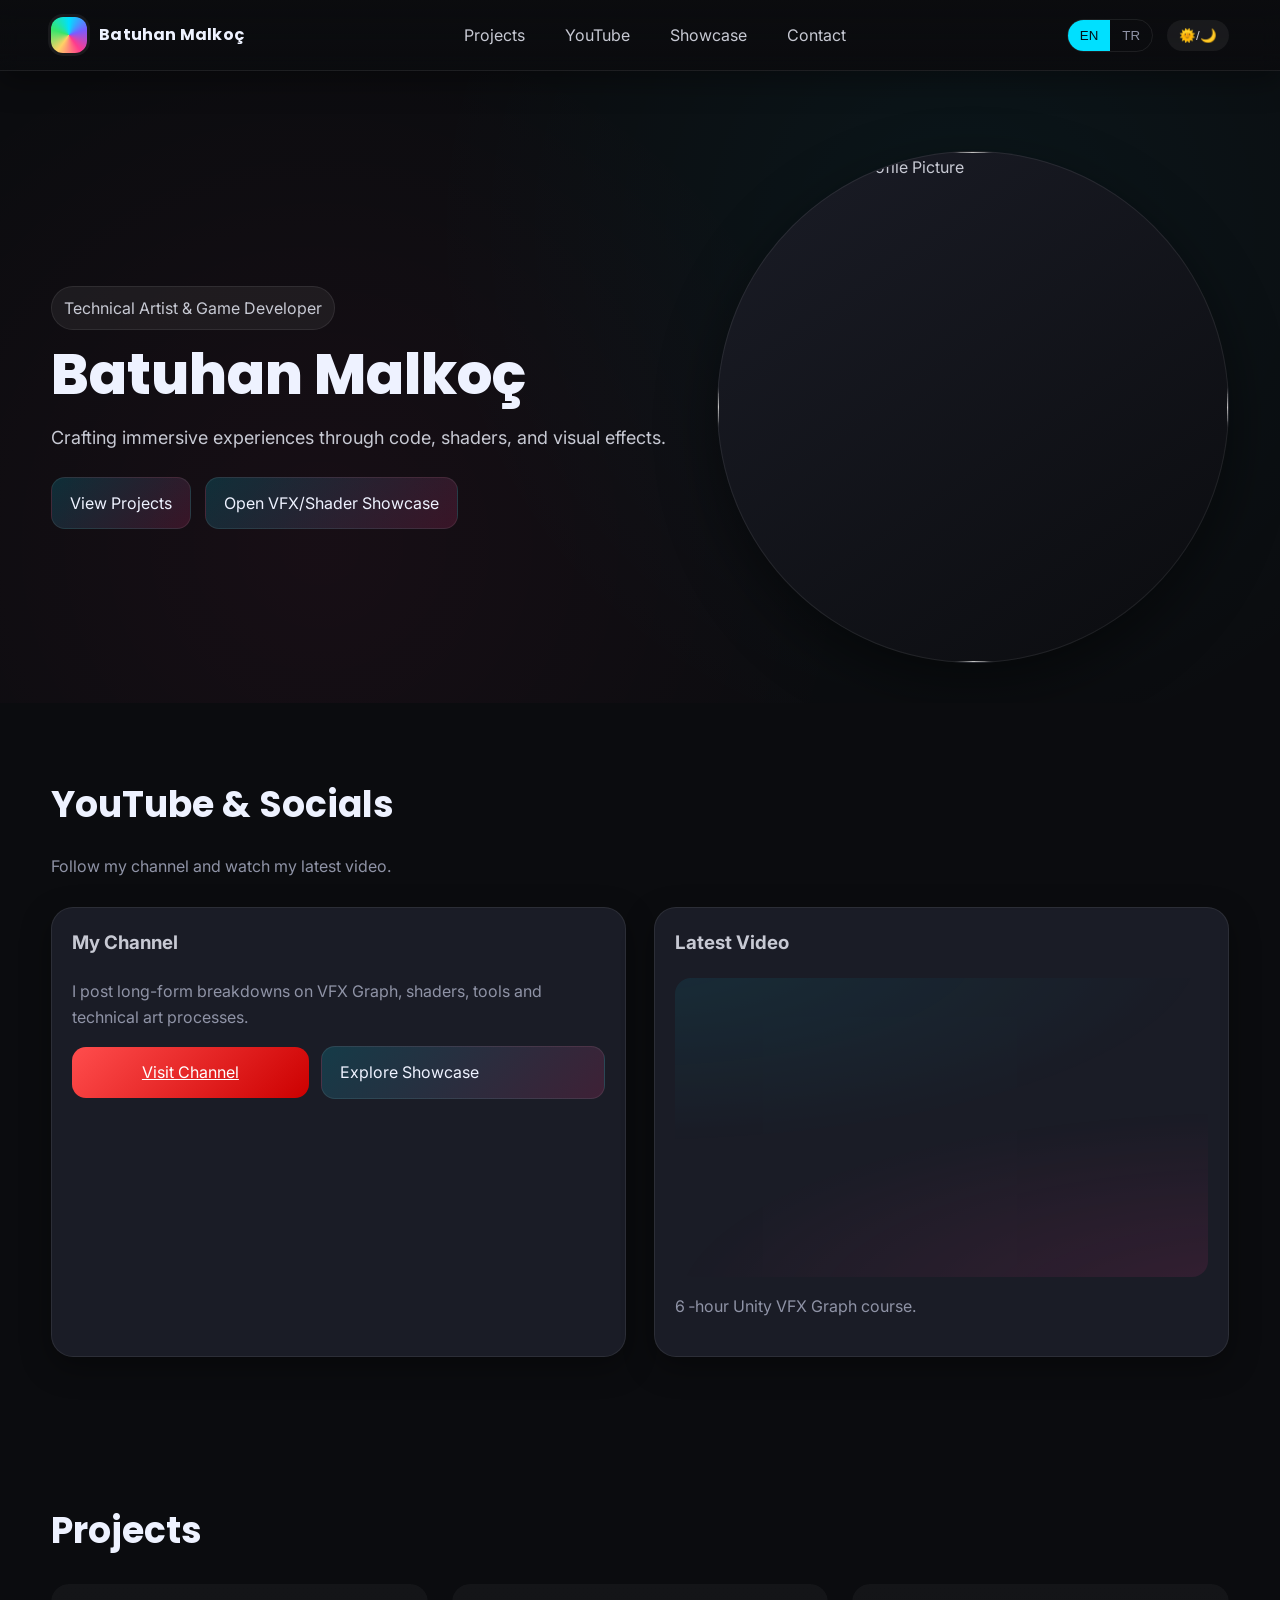
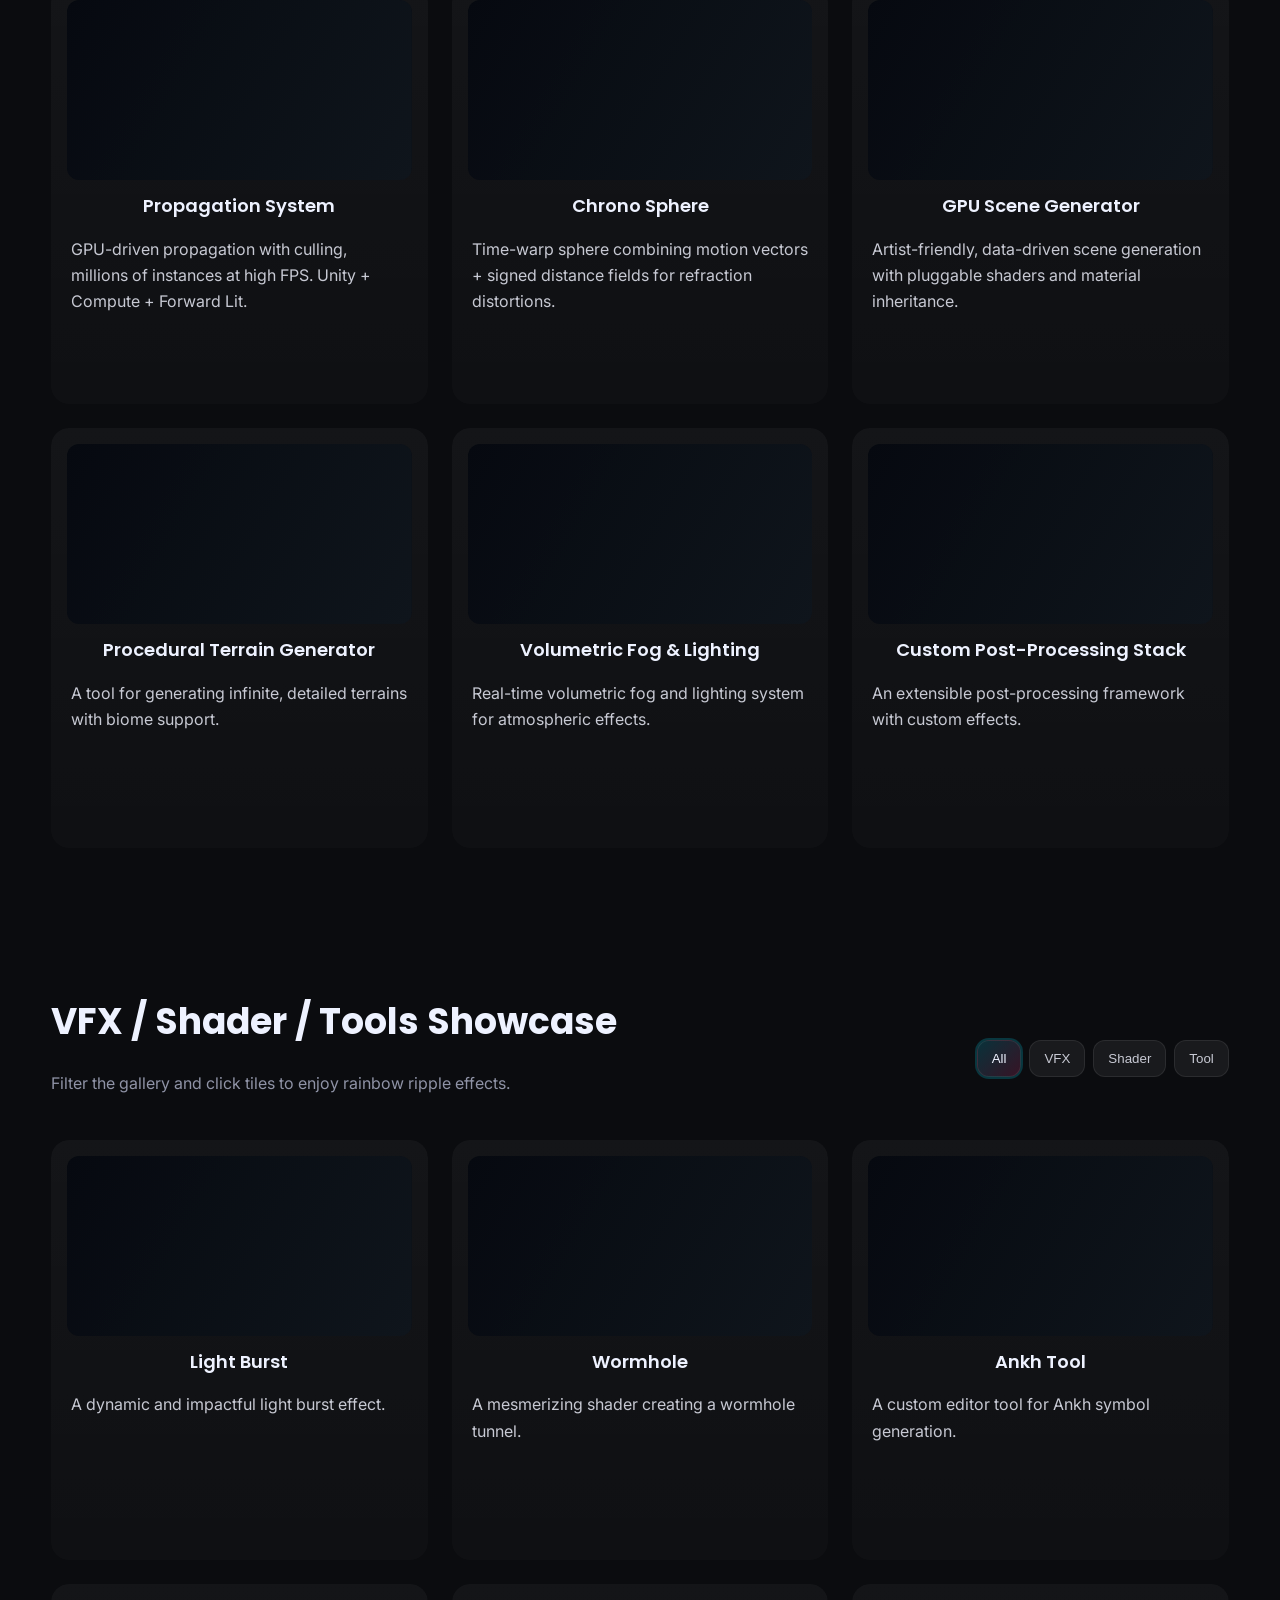
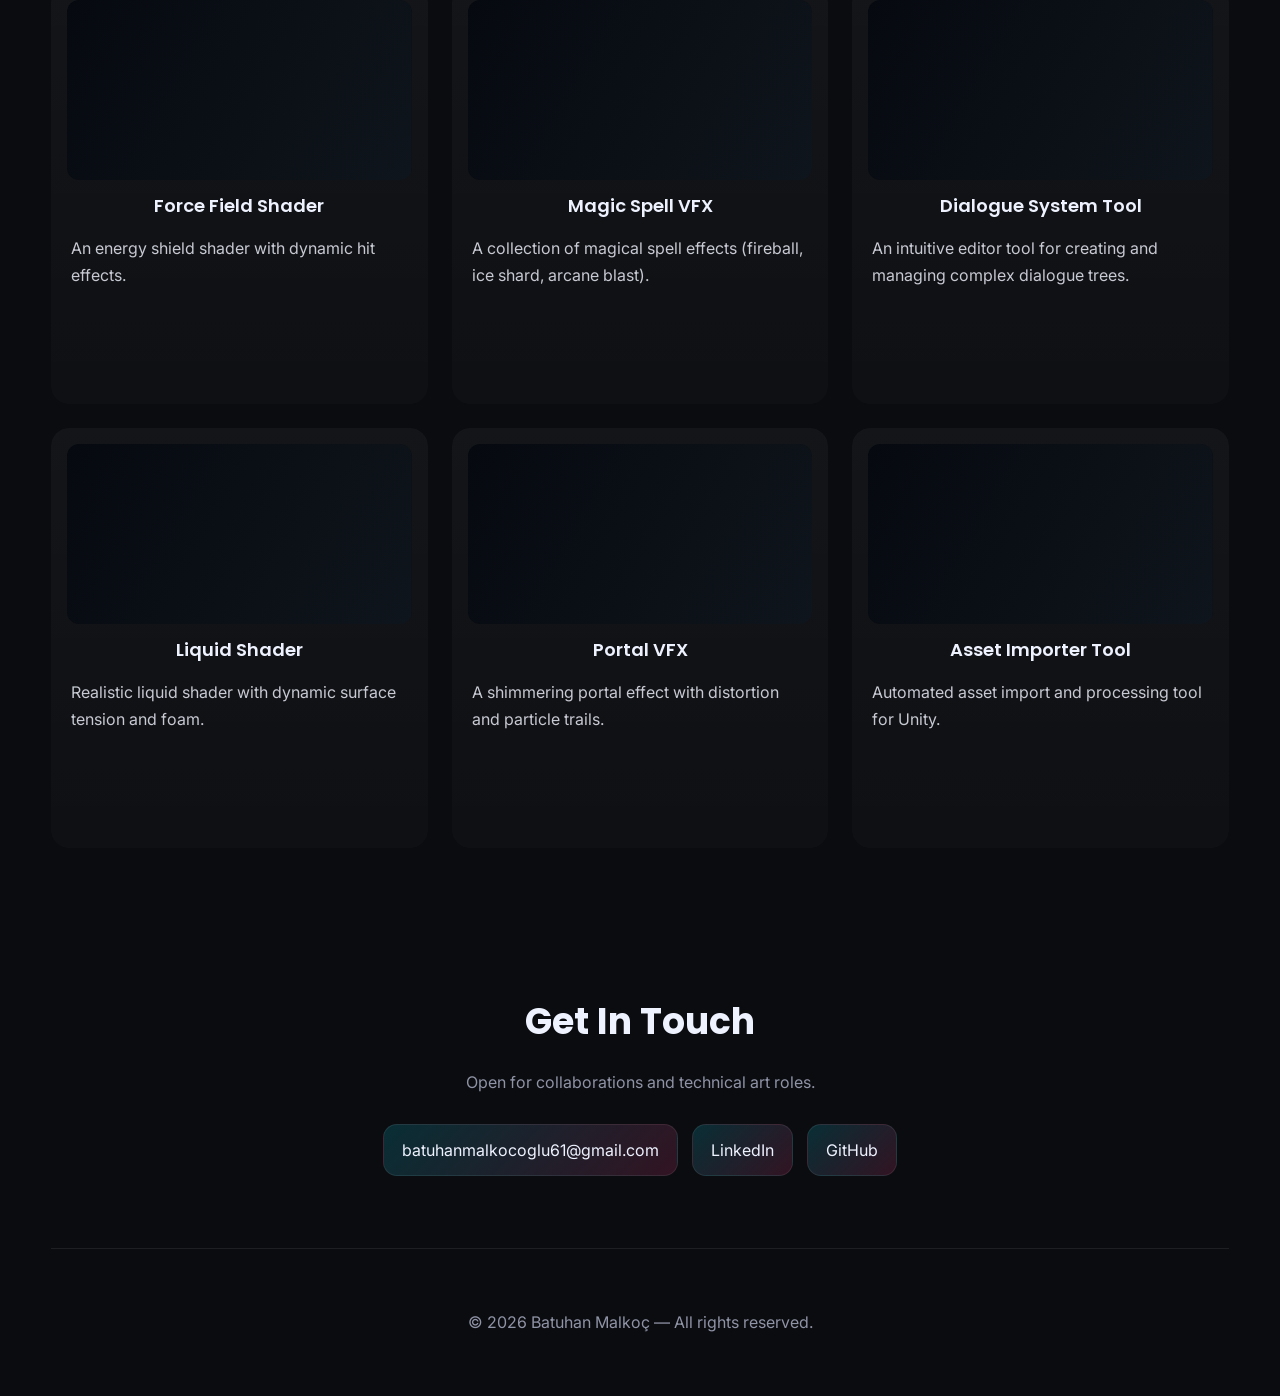
==== commit 4f7933d7: "New Site" ====
--- a/index.html
+++ b/index.html
@@ -1 +1,797 @@
-<!DOCTYPE html><html lang="en"><head><meta charset="UTF-8"><meta name="viewport" content="width=device-width, initial-scale=1.0"><title data-key="page_title">Batuhan Malkoç | Technical Artist Portfolio</title><link rel="stylesheet" href="style.css"><link href="https://fonts.googleapis.com/css2?family=Inter:wght@300;400;500;600;700&family=Poppins:wght@600;700&display=swap" rel="stylesheet"></head><body><header><div class="header-wrapper container"><a href="#hero" class="logo">Batuhan Malkoç</a><nav><ul><li><a href="#projects" data-key="nav_projects">Projects</a></li><li><a href="#youtube" data-key="nav_youtube">YouTube</a></li><li><a href="#about" data-key="nav_about">About</a></li><li><a href="#contact" data-key="nav_contact">Contact</a></li></ul></nav><div class="language-switcher"><span class="lang-option active" data-lang="en">EN</span><span class="lang-option" data-lang="tr">TR</span></div></div></header><main><section id="hero" class="hero-section"><div class="container"><p class="subtitle" data-key="hero_subtitle">Hello, I'm</p><h1>Batuhan Malkoç</h1><p class="title-role" data-key="hero_role">Technical Artist | Game Developer</p><a href="#projects" class="button" data-key="hero_button">View My Work</a></div></section><section id="projects" class="projects-section"><div class="container"><h2 data-key="projects_title">My Projects</h2><div class="project-grid"><div class="project-card"><img src="images/project-thumbnail-1.jpg" alt="Procedural Environment Generation"><div class="card-content"><h3 data-key="project1_title">Procedural Environment Generation</h3><p data-key="project1_desc">Developed a tool for real-time environment creation using Houdini and Unreal Engine.</p><a href="#" class="card-link" data-key="project1_link">Learn More</a></div></div><div class="project-card"><img src="images/project-thumbnail-2.jpg" alt="Custom Shader Development"><div class="card-content"><h3 data-key="project2_title">Custom Shader Development</h3><p data-key="project2_desc">Implemented advanced NPR and stylized rendering techniques in Unity.</p><a href="#" class="card-link" data-key="project2_link">Learn More</a></div></div><div class="project-card"><img src="images/project-thumbnail-3.jpg" alt="Rigging &amp; Animation Tools"><div class="card-content"><h3 data-key="project3_title">Rigging &amp; Animation Tools</h3><p data-key="project3_desc">Created Python scripts for Maya to streamline character rigging workflows.</p><a href="#" class="card-link" data-key="project3_link">Learn More</a></div></div><div class="project-card"><img src="images/project-thumbnail-4.jpg" alt="VFX Pipeline Optimization"><div class="card-content"><h3 data-key="project4_title">VFX Pipeline Optimization</h3><p data-key="project4_desc">Optimized particle systems and post-processing effects for performance across platforms.</p><a href="#" class="card-link" data-key="project4_link">Learn More</a></div></div></div></div></section><section id="youtube" class="youtube-section"><div class="container"><h2 data-key="youtube_title">My YouTube Channel</h2><p data-key="youtube_desc">Check out my latest tutorials, breakdowns, and technical art experiments!</p><a href="https://www.youtube.com/@UnityM%C3%BCtercimi" target="_blank" rel="noopener noreferrer" class="button youtube-button" data-key="youtube_button">Visit Channel</a><div class="youtube-placeholder"><img src="images/youtube-channel-preview.jpg" alt="YouTube Channel Preview"></div></div></section><section id="about" class="about-section"><div class="container"><div class="about-content"><img src="assets/avatar.png" alt="Batuhan Malkoç's Avatar" class="avatar"><div><h2 data-key="about_title">About Me</h2><p data-key="about_p1">I'm Batuhan Malkoç, a passionate Technical Artist with a strong foundation in game development and real-time graphics. My expertise lies in bridging the gap between art and technology, creating efficient pipelines, developing custom tools, and optimizing content for performance.</p><p data-key="about_p2">With a keen eye for both aesthetics and technical challenges, I thrive on solving complex problems and empowering artists to achieve their creative vision. I specialize in procedural content generation, shader development, rigging, and VFX optimization across various engines like Unreal Engine and Unity.</p><p data-key="about_p3">Let's build something amazing together!</p></div></div></div></section></main><footer id="contact" class="footer-section"><div class="container"><p data-key="footer_copyright">&copy; 2023 Batuhan Malkoç. All rights reserved.</p><div class="contact-links"><a href="mailto:batuhan.malkoc@example.com" data-key="footer_email">Email</a><a href="https://linkedin.com/in/batuhanmalkoc" target="_blank" rel="noopener noreferrer" data-key="footer_linkedin">LinkedIn</a><a href="https://github.com/batuhanmalkoc" target="_blank" rel="noopener noreferrer" data-key="footer_github">GitHub</a></div></div></footer><script>const translations = {en: {page_title: "Batuhan Malkoç | Technical Artist Portfolio",nav_projects: "Projects",nav_youtube: "YouTube",nav_about: "About",nav_contact: "Contact",hero_subtitle: "Hello, I'm",hero_role: "Technical Artist | Game Developer",hero_button: "View My Work",projects_title: "My Projects",project1_title: "Procedural Environment Generation",project1_desc: "Developed a tool for real-time environment creation using Houdini and Unreal Engine.",project1_link: "Learn More",project2_title: "Custom Shader Development",project2_desc: "Implemented advanced NPR and stylized rendering techniques in Unity.",project2_link: "Learn More",project3_title: "Rigging & Animation Tools",project3_desc: "Created Python scripts for Maya to streamline character rigging workflows.",project3_link: "Learn More",project4_title: "VFX Pipeline Optimization",project4_desc: "Optimized particle systems and post-processing effects for performance across platforms.",project4_link: "Learn More",youtube_title: "My YouTube Channel",youtube_desc: "Check out my latest tutorials, breakdowns, and technical art experiments!",youtube_button: "Visit Channel",about_title: "About Me",about_p1: "I'm Batuhan Malkoç, a passionate Technical Artist with a strong foundation in game development and real-time graphics. My expertise lies in bridging the gap between art and technology, creating efficient pipelines, developing custom tools, and optimizing content for performance.",about_p2: "With a keen eye for both aesthetics and technical challenges, I thrive on solving complex problems and empowering artists to achieve their creative vision. I specialize in procedural content generation, shader development, rigging, and VFX optimization across various engines like Unreal Engine and Unity.",about_p3: "Let's build something amazing together!",footer_copyright: "&copy; 2023 Batuhan Malkoç. All rights reserved.",footer_email: "Email",footer_linkedin: "LinkedIn",footer_github: "GitHub"},tr: {page_title: "Batuhan Malkoç | Teknik Artist Portfolyosu",nav_projects: "Projeler",nav_youtube: "YouTube",nav_about: "Hakkımda",nav_contact: "İletişim",hero_subtitle: "Merhaba, ben",hero_role: "Teknik Artist | Oyun Geliştirici",hero_button: "Çalışmalarımı Görüntüle",projects_title: "Projelerim",project1_title: "Prosedürel Ortam Oluşturma",project1_desc: "Houdini ve Unreal Engine kullanarak gerçek zamanlı ortam oluşturma aracı geliştirdim.",project1_link: "Daha Fazla Bilgi",project2_title: "Özel Shader Geliştirme",project2_desc: "Unity'de gelişmiş NPR ve stilize render teknikleri uyguladım.",project2_link: "Daha Fazla Bilgi",project3_title: "Rigging ve Animasyon Araçları",project3_desc: "Karakter rigging iş akışlarını kolaylaştırmak için Maya için Python betikleri oluşturdum.",project3_link: "Daha Fazla Bilgi",project4_title: "VFX Pipeline Optimizasyonu",project4_desc: "Çeşitli platformlarda performans için parçacık sistemlerini ve post-processing efektlerini optimize ettim.",project4_link: "Daha Fazla Bilgi",youtube_title: "YouTube Kanalım",youtube_desc: "En yeni eğitimlerimi, analizlerimi ve teknik sanat deneylerimi inceleyin!",youtube_button: "Kanalı Ziyaret Et",about_title: "Hakkımda",about_p1: "Ben Batuhan Malkoç, oyun geliştirme ve gerçek zamanlı grafikler konusunda güçlü bir temele sahip tutkulu bir Teknik Artistim. Uzmanlığım, sanat ve teknoloji arasındaki boşluğu doldurmak, verimli pipeline'lar oluşturmak, özel araçlar geliştirmek ve içerikleri performans için optimize etmektir.",about_p2: "Hem estetik hem de teknik zorluklara karşı keskin bir gözle, karmaşık sorunları çözmek ve sanatçıları yaratıcı vizyonlarına ulaşmaları için güçlendirmekten keyif alıyorum. Unreal Engine ve Unity gibi çeşitli motorlarda prosedürel içerik oluşturma, shader geliştirme, rigging ve VFX optimizasyonunda uzmanım.",about_p3: "Birlikte harika şeyler inşa edelim!",footer_copyright: "&copy; 2023 Batuhan Malkoç. Tüm hakları saklıdır.",footer_email: "E-posta",footer_linkedin: "LinkedIn",footer_github: "GitHub"}};function switchLanguage(lang) {document.documentElement.setAttribute('lang', lang);document.title = translations[lang].page_title;document.querySelectorAll('[data-key]').forEach(element => {const key = element.dataset.key;if (translations[lang][key]) {element.innerHTML = translations[lang][key];}});document.querySelectorAll('.lang-option').forEach(option => {if (option.dataset.lang === lang) {option.classList.add('active');} else {option.classList.remove('active');}});localStorage.setItem('selectedLanguage', lang);}document.addEventListener('DOMContentLoaded', () => {const langOptions = document.querySelectorAll('.lang-option');langOptions.forEach(option => {option.addEventListener('click', () => {switchLanguage(option.dataset.lang);});});const storedLang = localStorage.getItem('selectedLanguage');const initialLang = storedLang || 'en';switchLanguage(initialLang);});</script></body></html>+<html lang="en" data-theme="dark"><head>
+  <meta charset="utf-8">
+  <meta name="viewport" content="width=device-width, initial-scale=1">
+  <title>Batuhan Malkoç — Technical Artist &amp; VFX/Shader Showcase</title>
+  <link href="https://fonts.googleapis.com/css2?family=Inter:wght@400;500;600;700&amp;family=Poppins:wght@600;700;800&amp;display=swap" rel="stylesheet">
+  <link rel="stylesheet" href="style.css">
+</head>
+<body>
+  <!-- ================= NAV ================= -->
+  <header class="navbar">
+    <div class="container nav-inner">
+      <a class="brand" href="#hero" aria-label="Home">
+        <div class="logo" aria-hidden="true"></div>
+        <span>Batuhan Malkoç</span>
+      </a>
+      <nav class="nav-links" aria-label="Primary">
+        <a href="#projects" data-i18n="nav.projects">Projects</a>
+        <a href="#youtube" data-i18n="nav.youtube">YouTube</a>
+        <a href="#showcase" data-i18n="nav.showcase">Showcase</a>
+        <a href="#contact" data-i18n="nav.contact">Contact</a>
+      </nav>
+      <div class="nav-right">
+        <div class="switch" role="tablist" aria-label="Language">
+          <button class="lang" data-lang="en" aria-selected="true">EN</button>
+          <button class="lang" data-lang="tr">TR</button>
+        </div>
+        <button class="theme" id="theme-toggle" title="Toggle theme">🌞/🌙</button>
+      </div>
+    </div>
+  </header>
+
+  <!-- ================= HERO ================= -->
+  <section id="hero" class="hero">
+    <div class="container wrap">
+      <div>
+        <span class="tag" data-i18n="hero.role">Technical Artist &amp; Game Developer</span>
+        <h1 class="title">Batuhan Malkoç</h1>
+        <p class="lead" data-i18n="hero.lead">Crafting immersive experiences through code, shaders, and visual effects.</p>
+        <div class="cta-row">
+          <a class="btn" href="#projects" data-i18n="cta.viewProjects">View Projects</a>
+          <a class="btn" href="#showcase" data-i18n="cta.viewShowcase">Open VFX/Shader Showcase</a>
+        </div>
+      </div>
+      <div class="portrait"><img src="images/profile-picture.png" alt="Batuhan Malkoç Profile Picture"></div>
+    </div>
+  </section>
+
+  <!-- ================= YOUTUBE ================= -->
+  <section id="youtube" class="container">
+    <h2 class="section-title" data-i18n="yt.title">YouTube &amp; Socials</h2>
+    <p class="sub" data-i18n="yt.sub">Follow my channel and watch my latest video.</p>
+    <div class="yt-wrap">
+      <article class="yt-card">
+        <h3 style="margin-top:0" data-i18n="yt.cardTitle">My Channel</h3>
+        <p class="muted" data-i18n="yt.cardDesc">I post long-form breakdowns on VFX Graph, shaders, tools and technical art processes.</p>
+        <div class="cta">
+          <a class="yt-btn" id="yt-link" href="https://www.youtube.com/@UnityM%C3%BCtercimi" target="_blank" rel="noopener" data-i18n="yt.visitChannel">Visit Channel</a>
+          <a class="btn" href="#showcase" data-i18n="yt.toShowcase">Explore Showcase</a>
+        </div>
+      </article>
+      <article class="video-card">
+        <h3 style="margin-top:0" data-i18n="yt.latest">Latest Video</h3>
+        <div class="video-frame">
+          <!-- Replace data-src with your video id/link. JS will upgrade it. -->
+          <iframe id="latestVideo" src="https://www.youtube.com/embed/23yVfz9R-1w" title="Latest Video" allow="accelerometer; autoplay; clipboard-write; encrypted-media; gyroscope; picture-in-picture" allowfullscreen=""></iframe>
+        </div>
+        <p class="muted" data-i18n="yt.caption">6
+‑hour Unity VFX Graph course.</p>
+      </article>
+    </div>
+  </section>
+
+  <!-- ================= PROJECTS ================= -->
+  <section id="projects" class="container">
+    <h2 class="section-title" data-i18n="projects.title">Projects</h2>
+    <div class="grid cols-3" id="projectGrid">
+
+      <article class="card" data-id="project1" data-tags="tool shader">
+        <div class="card-inner">
+          <div class="face front">
+            <div class="thumb" style="background-image:url('images/propagation-system.png'), linear-gradient(120deg,#0b0f16,#141a22)"></div>
+            <h3>Propagation System</h3>
+            <p>GPU-driven propagation with culling, millions of instances at high FPS. Unity + Compute + Forward Lit.</p>
+          </div>
+          <div class="face back">
+            <h3>Propagation System - Deep Dive</h3><p>This system leverages GPU instancing and compute shaders to efficiently render millions of environmental assets. Key features include erosion-aware placement, dynamic noise fields for variation, and advanced frustum and occlusion culling techniques. It supports batched material slots and an artist-friendly layer graph for intuitive control. The system also integrates LOD (Level of Detail) and impostors for performance optimization, along with streaming chunks for large-scale environments.</p><ul><li><strong>Technology:</strong> Unity, C#, Compute Shaders, Shader Graph</li><li><strong>Features:</strong> GPU Instancing, Frustum Culling, Occlusion Culling, LOD, Impostors, Streaming Chunks, Erosion-aware Placement</li><li><strong>Performance:</strong> Achieves high FPS with millions of instances.</li></ul>
+          </div>
+        </div>
+      </article>
+
+      <article class="card" data-id="project2" data-tags="vfx shader">
+        <div class="card-inner">
+          <div class="face front">
+            <div class="thumb" style="background-image:url('images/chrono-sphere.png'), linear-gradient(120deg,#0b0f16,#141a22)"></div>
+            <h3>Chrono Sphere</h3>
+            <p>Time-warp sphere combining motion vectors + signed distance fields for refraction distortions.</p>
+          </div>
+          <div class="face back">
+            <h3>Chrono Sphere - Visual Breakdown</h3><p>The Chrono Sphere is a complex visual effect that simulates a time-warp distortion. It combines real-time motion vectors with signed distance fields (SDFs) to create dynamic refraction and distortion effects. The core of the effect involves animated Voronoi patterns, curl-noise advection for fluid motion, and a stencil portal mask to define its boundaries. Impact frames are driven by a custom LUT (Look-Up Table) for precise timing and visual punch.</p><ul><li><strong>Technology:</strong> Unity, Shader Graph, VFX Graph</li><li><strong>Techniques:</strong> Motion Vectors, Signed Distance Fields (SDF), Voronoi Noise, Curl Noise Advection, Stencil Masking, LUT-driven Animation</li><li><strong>Effect:</strong> Dynamic time-warp and refraction distortion.</li></ul>
+          </div>
+        </div>
+      </article>
+
+      <article class="card" data-id="project3" data-tags="tool">
+        <div class="card-inner">
+          <div class="face front">
+            <div class="thumb" style="background-image:url('images/gpu-scene-generator.png'), linear-gradient(120deg,#0b0f16,#141a22)"></div>
+            <h3>GPU Scene Generator</h3>
+            <p>Artist-friendly, data-driven scene generation with pluggable shaders and material inheritance.</p>
+          </div>
+          <div class="face back">
+            <h3>GPU Scene Generator - Tool Overview</h3><p>This tool provides an artist-friendly, data-driven solution for generating complex scenes entirely on the GPU. It features a graph-based rule system for defining placement logic and modular emitters for various asset types. The system supports on-GPU LOD management and a streaming tilepool for efficient handling of vast environments. It's designed with extensibility in mind, allowing for pluggable shaders and material inheritance to easily customize visual output. Comprehensive documentation is provided for both artists and technical users.</p><ul><li><strong>Technology:</strong> Unity, C#, Compute Shaders, Custom Editor Tools</li><li><strong>Features:</strong> GPU Instancing, Frustum Culling, Occlusion Culling, LOD, Impostors, Streaming Chunks, Erosion-aware Placement</li><li><strong>Performance:</strong> Achieves high FPS with millions of instances.</li></ul>
+          </div>
+        </div>
+      </article>
+
+      <article class="card" data-id="project4" data-tags="tool">
+        <div class="card-inner">
+          <div class="face front">
+            <div class="thumb" style="background-image:url('images/procedural-terrain.png'), linear-gradient(120deg,#0b0f16,#141a22)"></div>
+            <h3>Procedural Terrain Generator</h3>
+            <p>A tool for generating infinite, detailed terrains with biome support.</p>
+          </div>
+          <div class="face back">
+            <h3>Procedural Terrain Generator - Overview</h3><p>This tool creates vast, procedurally generated terrains with support for multiple biomes, dynamic LOD, and erosion simulation. It uses a combination of Perlin noise, Worley noise, and custom algorithms to create realistic and varied landscapes. The system is highly optimized for performance, enabling large-scale environments without significant overhead.</p><ul><li><strong>Technology:</strong> Unity, C#, Compute Shaders</li><li><strong>Features:</strong> Infinite Terrain, Biome Generation, Dynamic LOD, Erosion Simulation</li><li><strong>Scalability:</strong> Designed for large open-world games.</li></ul>
+          </div>
+        </div>
+      </article>
+
+      <article class="card" data-id="project5" data-tags="vfx shader">
+        <div class="card-inner">
+          <div class="face front">
+            <div class="thumb" style="background-image:url('images/volumetric-fog.png'), linear-gradient(120deg,#0b0f16,#141a22)"></div>
+            <h3>Volumetric Fog &amp; Lighting</h3>
+            <p>Real-time volumetric fog and lighting system for atmospheric effects.</p>
+          </div>
+          <div class="face back">
+            <h3>Volumetric Fog &amp; Lighting - Details</h3><p>An advanced real-time volumetric fog and lighting system that enhances atmospheric depth and realism. It supports dynamic light scattering, god rays, and interaction with various light sources.The system is optimized to run efficiently on modern GPUs, providing stunning visual quality without a heavy performance cost. Customizable parameters allow for a wide range of atmospheric effects, from dense mist to subtle haze.</p><ul><li><strong>Technology:</strong> Unity, C#, Custom Shaders</li><li><strong>Features:</strong> Real-time Volumetric Fog, God Rays, Dynamic Light Scattering, Performance Optimized</li><li><strong>Visuals:</strong> Enhances atmospheric depth and realism.</li></ul>
+          </div>
+        </div>
+      </article>
+
+      <article class="card" data-id="project6" data-tags="shader tool">
+        <div class="card-inner">
+          <div class="face front">
+            <div class="thumb" style="background-image:url('images/custom-post-processing.png'), linear-gradient(120deg,#0b0f16,#141a22)"></div>
+            <h3>Custom Post-Processing Stack</h3>
+            <p>An extensible post-processing framework with custom effects.</p>
+          </div>
+          <div class="face back">
+            <h3>Custom Post-Processing Stack - Features</h3><p>A modular and extensible post-processing framework built from scratch, allowing for a wide array of custom visual effects. Includes effects like chromatic aberration, bloom, depth of field, and custom color grading. Designed for easy integration and expansion, enabling artists to create unique visual styles for their projects. Optimized for performance and compatibility with various rendering pipelines.</p><ul><li><strong>Technology:</strong> Unity, C#, Custom Shaders</li><li><strong>Features:</strong> Modular Effects, Chromatic Aberration, Bloom, Depth of Field, Color Grading</li><li><strong>Customization:</strong> Easy to extend with new effects.</li></ul>
+          </div>
+        </div>
+      </article>
+
+    </div>
+  </section>
+
+  <!-- ================= SHOWCASE ================= -->
+  <section id="showcase" class="container">
+    <div class="showcase-head">
+      <div>
+        <h2 class="section-title" data-i18n="show.title">VFX / Shader / Tools Showcase</h2>
+        <p class="sub" data-i18n="show.sub">Filter the gallery and click tiles to enjoy rainbow ripple effects.</p>
+      </div>
+      <div class="filter" role="tablist" aria-label="Filter">
+        <button class="active" data-filter="all" data-i18n="filters.all">All</button>
+        <button data-filter="vfx" data-i18n="filters.vfx">VFX</button>
+        <button data-filter="shader" data-i18n="filters.shader">Shader</button>
+        <button data-filter="tool" data-i18n="filters.tool">Tool</button>
+      </div>
+    </div>
+
+    <div class="grid cols-3" id="showcaseGrid">
+
+      <article class="card showcase-card" data-id="showcase1" data-tags="vfx">
+        <div class="card-inner">
+          <div class="face front">
+            <div class="thumb" style="background-image:url('images/light-burst.png'), linear-gradient(120deg,#0b0f16,#141a22)"></div>
+            <h3>Light Burst</h3>
+            <p>A dynamic and impactful light burst effect.</p>
+          </div>
+        </div>
+      </article>
+
+      <article class="card showcase-card" data-id="showcase2" data-tags="shader">
+        <div class="card-inner">
+          <div class="face front">
+            <div class="thumb" style="background-image:url('images/wormhole-shader.png'), linear-gradient(120deg,#0b0f16,#141a22)"></div>
+            <h3>Wormhole</h3>
+            <p>A mesmerizing shader creating a wormhole tunnel.</p>
+          </div>
+        </div>
+      </article>
+
+      <article class="card showcase-card" data-id="showcase3" data-tags="tool">
+        <div class="card-inner">
+          <div class="face front">
+            <div class="thumb" style="background-image:url('images/ankh-tool.png'), linear-gradient(120deg,#0b0f16,#141a22)"></div>
+            <h3>Ankh Tool</h3>
+            <p>A custom editor tool for Ankh symbol generation.</p>
+          </div>
+        </div>
+      </article>
+
+      <article class="card showcase-card" data-id="showcase4" data-tags="shader">
+        <div class="card-inner">
+          <div class="face front">
+            <div class="thumb" style="background-image:url('images/force-field.png'), linear-gradient(120deg,#0b0f16,#141a22)"></div>
+            <h3>Force Field Shader</h3>
+            <p>An energy shield shader with dynamic hit effects.</p>
+          </div>
+        </div>
+      </article>
+
+      <article class="card showcase-card" data-id="showcase5" data-tags="vfx">
+        <div class="card-inner">
+          <div class="face front">
+            <div class="thumb" style="background-image:url('images/magic-spell.png'), linear-gradient(120deg,#0b0f16,#141a22)"></div>
+            <h3>Magic Spell VFX</h3>
+            <p>A collection of magical spell effects (fireball, ice shard, arcane blast).</p>
+          </div>
+        </div>
+      </article>
+
+      <article class="card showcase-card" data-id="showcase6" data-tags="tool">
+        <div class="card-inner">
+          <div class="face front">
+            <div class="thumb" style="background-image:url('images/dialogue-system-tool.png'), linear-gradient(120deg,#0b0f16,#141a22)"></div>
+            <h3>Dialogue System Tool</h3>
+            <p>An intuitive editor tool for creating and managing complex dialogue trees.</p>
+          </div>
+        </div>
+      </article>
+
+      <article class="card showcase-card" data-id="showcase7" data-tags="shader">
+        <div class="card-inner">
+          <div class="face front">
+            <div class="thumb" style="background-image:url('images/liquid-shader.png'), linear-gradient(120deg,#0b0f16,#141a22)"></div>
+            <h3>Liquid Shader</h3>
+            <p>Realistic liquid shader with dynamic surface tension and foam.</p>
+          </div>
+        </div>
+      </article>
+
+      <article class="card showcase-card" data-id="showcase8" data-tags="vfx">
+        <div class="card-inner">
+          <div class="face front">
+            <div class="thumb" style="background-image:url('images/portal-vfx.png'), linear-gradient(120deg,#0b0f16,#141a22)"></div>
+            <h3>Portal VFX</h3>
+            <p>A shimmering portal effect with distortion and particle trails.</p>
+          </div>
+        </div>
+      </article>
+
+      <article class="card showcase-card" data-id="showcase9" data-tags="tool">
+        <div class="card-inner">
+          <div class="face front">
+            <div class="thumb" style="background-image:url('images/asset-importer-tool.png'), linear-gradient(120deg,#0b0f16,#141a22)"></div>
+            <h3>Asset Importer Tool</h3>
+            <p>Automated asset import and processing tool for Unity.</p>
+          </div>
+        </div>
+      </article>
+
+    </div>
+  </section>
+
+  <!-- ================= CONTACT ================= -->
+  <section id="contact" class="container center">
+    <h2 class="section-title" data-i18n="contact.title">Get In Touch</h2>
+    <p class="sub" data-i18n="contact.sub">Open for collaborations and technical art roles.</p>
+    <div class="cta-row" style="justify-content: center;">
+      <a class="btn" href="mailto:batuhanmalkocoglu61@gmail.com">batuhanmalkocoglu61@gmail.com</a>
+      <a class="btn" href="https://www.linkedin.com/in/batuhan-malkocc" target="_blank" rel="noopener" data-i18n="cta.linkedin">LinkedIn</a>
+      <a class="btn" href="https://github.com/BatuhanMalkoc" target="_blank" rel="noopener" data-i18n="cta.github">GitHub</a>
+    </div>
+  </section>
+
+  <footer class="container center">© <span id="year"></span> Batuhan Malkoç — All rights reserved.</footer>
+
+  <!-- ================= MODAL OVERLAY ================= -->
+  <div id="modalOverlay" class="modal-overlay hidden">
+    <div class="modal-content">
+      <button class="modal-close">&times;</button>
+      <div id="modalBody" class="modal-body"></div>
+    </div>
+  </div>
+
+  <script>
+    // ============================
+    // UTILITIES
+    // ============================
+    const $ = (sel, root = document) => root.querySelector(sel);
+    const $$ = (sel, root = document) => [...root.querySelectorAll(sel)];
+
+    // Year
+    $('#year').textContent = new Date().getFullYear();
+
+    // Theme toggle
+    const themeToggle = $('#theme-toggle');
+    const storedTheme = localStorage.getItem('theme') || 'dark';
+    document.documentElement.setAttribute('data-theme', storedTheme);
+    themeToggle?.addEventListener('click', () => {
+      const cur = document.documentElement.getAttribute('data-theme');
+      const next = cur === 'dark' ? 'light' : 'dark';
+      document.documentElement.setAttribute('data-theme', next);
+      localStorage.setItem('theme', next);
+    });
+
+    // ============================
+    // Project and Showcase Data
+    // ============================
+    const allCardsData = [
+      {
+        id: 'project1',
+        title: 'Propagation System',
+        imagePath: 'images/propagation-system.png',
+        description: 'GPU-driven propagation with culling, millions of instances at high FPS. Unity + Compute + Forward Lit.',
+        detailedContent: '<h3>Propagation System - Deep Dive</h3><p>This system leverages GPU instancing and compute shaders to efficiently render millions of environmental assets. Key features include erosion-aware placement, dynamic noise fields for variation, and advanced frustum and occlusion culling techniques. It supports batched material slots and an artist-friendly layer graph for intuitive control. The system also integrates LOD (Level of Detail) and impostors for performance optimization, along with streaming chunks for large-scale environments.</p><ul><li><strong>Technology:</strong> Unity, C#, Compute Shaders, Shader Graph</li><li><strong>Features:</strong> GPU Instancing, Frustum Culling, Occlusion Culling, LOD, Impostors, Streaming Chunks, Erosion-aware Placement</li><li><strong>Performance:</strong> Achieves high FPS with millions of instances.</li></ul>',
+        type: 'project',
+        tags: ['tool', 'shader']
+      },
+      {
+        id: 'project2',
+        title: 'Chrono Sphere',
+        imagePath: 'images/chrono-sphere.png',
+        description: 'Time-warp sphere combining motion vectors + signed distance fields for refraction distortions.',
+        detailedContent: '<h3>Chrono Sphere - Visual Breakdown</h3><p>The Chrono Sphere is a complex visual effect that simulates a time-warp distortion. It combines real-time motion vectors with signed distance fields (SDFs) to create dynamic refraction and distortion effects. The core of the effect involves animated Voronoi patterns, curl-noise advection for fluid motion, and a stencil portal mask to define its boundaries. Impact frames are driven by a custom LUT (Look-Up Table) for precise timing and visual punch.</p><ul><li><strong>Technology:</strong> Unity, Shader Graph, VFX Graph</li><li><strong>Techniques:</strong> Motion Vectors, Signed Distance Fields (SDF), Voronoi Noise, Curl Noise Advection, Stencil Masking, LUT-driven Animation</li><li><strong>Effect:</strong> Dynamic time-warp and refraction distortion.</li></ul>',
+        type: 'project',
+        tags: ['vfx', 'shader']
+      },
+      {
+        id: 'project3',
+        title: 'GPU Scene Generator',
+        imagePath: 'images/gpu-scene-generator.png',
+        description: 'Artist-friendly, data-driven scene generation with pluggable shaders and material inheritance.',
+        detailedContent: '<h3>GPU Scene Generator - Tool Overview</h3><p>This tool provides an artist-friendly, data-driven solution for generating complex scenes entirely on the GPU. It features a graph-based rule system for defining placement logic and modular emitters for various asset types. The system supports on-GPU LOD management and a streaming tilepool for efficient handling of vast environments. It\'s designed with extensibility in mind, allowing for pluggable shaders and material inheritance to easily customize visual output. Comprehensive documentation is provided for both artists and technical users.</p><ul><li><strong>Technology:</strong> Unity, C#, Compute Shaders, Custom Editor Tools</li><li><strong>Features:</strong> GPU Instancing, Frustum Culling, Occlusion Culling, LOD, Impostors, Streaming Chunks, Erosion-aware Placement</li><li><strong>Performance:</strong> Achieves high FPS with millions of instances.</li></ul>',
+        type: 'project',
+        tags: ['tool']
+      },
+      {
+        id: 'project4',
+        title: 'Procedural Terrain Generator',
+        imagePath: 'images/procedural-terrain.png',
+        description: 'A tool for generating infinite, detailed terrains with biome support.',
+        detailedContent: '<h3>Procedural Terrain Generator - Overview</h3><p>This tool creates vast, procedurally generated terrains with support for multiple biomes, dynamic LOD, and erosion simulation. It uses a combination of Perlin noise, Worley noise, and custom algorithms to create realistic and varied landscapes. The system is highly optimized for performance, enabling large-scale environments without significant overhead.</p><ul><li><strong>Technology:</strong> Unity, C#, Compute Shaders</li><li><strong>Features:</strong> Infinite Terrain, Biome Generation, Dynamic LOD, Erosion Simulation</li><li><strong>Scalability:</strong> Designed for large open-world games.</li></ul>',
+        type: 'project',
+        tags: ['tool']
+      },
+      {
+        id: 'project5',
+        title: 'Volumetric Fog & Lighting',
+        imagePath: 'images/volumetric-fog.png',
+        description: 'Real-time volumetric fog and lighting system for atmospheric effects.',
+        detailedContent: '<h3>Volumetric Fog &amp; Lighting - Details</h3><p>An advanced real-time volumetric fog and lighting system that enhances atmospheric depth and realism. It supports dynamic light scattering, god rays, and interaction with various light sources.The system is optimized to run efficiently on modern GPUs, providing stunning visual quality without a heavy performance cost. Customizable parameters allow for a wide range of atmospheric effects, from dense mist to subtle haze.</p><ul><li><strong>Technology:</strong> Unity, C#, Custom Shaders</li><li><strong>Features:</strong> Real-time Volumetric Fog, God Rays, Dynamic Light Scattering, Performance Optimized</li><li><strong>Visuals:</strong> Enhances atmospheric depth and realism.</li></ul>',
+        type: 'project',
+        tags: ['vfx', 'shader']
+      },
+      {
+        id: 'project6',
+        title: 'Custom Post-Processing Stack',
+        imagePath: 'images/custom-post-processing.png',
+        description: 'An extensible post-processing framework with custom effects.',
+        detailedContent: '<h3>Custom Post-Processing Stack - Features</h3><p>A modular and extensible post-processing framework built from scratch, allowing for a wide array of custom visual effects. Includes effects like chromatic aberration, bloom, depth of field, and custom color grading. Designed for easy integration and expansion, enabling artists to create unique visual styles for their projects. Optimized for performance and compatibility with various rendering pipelines.</p><ul><li><strong>Technology:</strong> Unity, C#, Custom Shaders</li><li><strong>Features:</strong> Modular Effects, Chromatic Aberration, Bloom, Depth of Field, Color Grading</li><li><strong>Customization:</strong> Easy to extend with new effects.</li></ul>',
+        type: 'project',
+        tags: ['shader', 'tool']
+      },
+      {
+        id: 'showcase1',
+        title: 'Light Burst',
+        imagePath: 'images/light-burst.png',
+        description: 'A dynamic and impactful light burst effect.',
+        detailedContent: '<h3>Light Burst VFX</h3><p>This visual effect demonstrates a powerful light burst, often used for impacts, spell casting, or dramatic reveals. It utilizes a combination of particle systems, animated textures, and post-processing effects to create a bright, expanding energy wave.</p><ul><li><strong>Category:</strong> VFX</li><li><strong>Key Elements:</strong> Particle Systems, Animated Textures, Glow Effects</li></ul>',
+        type: 'showcase',
+        tags: ['vfx']
+      },
+      {
+        id: 'showcase2',
+        title: 'Wormhole',
+        imagePath: 'images/wormhole-shader.png',
+        description: 'A mesmerizing shader creating a wormhole tunnel.',
+        detailedContent: '<h3>Wormhole Shader</h3><p>A complex shader that generates a visually stunning wormhole effect, suitable for sci-fi portals or transition sequences. It employs advanced UV manipulation, noise functions, and color grading to simulate depth and motion within the tunnel.</p><ul><li><strong>Category:</strong> Shader</li><li><strong>Key Elements:</strong> UV Distortion, Noise Functions, Color Grading</li></ul>',
+        type: 'showcase',
+        tags: ['shader']
+      },
+      {
+        id: 'showcase3',
+        title: 'Ankh Tool',
+        imagePath: 'images/ankh-tool.png',
+        description: 'A custom editor tool for Ankh symbol generation.',
+        detailedContent: '<h3>Ankh Symbol Generator Tool</h3><p>This Unity editor tool allows artists to quickly generate and customize Ankh symbols with various parameters, including size, material, and animation properties. It streamlines the creation process for frequently used assets.</p><ul><li><strong>Category:</strong> Tool</li><li><strong>Key Elements:</strong> Unity Editor Scripting, Custom Inspectors</li></ul>',
+        type: 'showcase',
+        tags: ['tool']
+      },
+      {
+        id: 'showcase4',
+        title: 'Force Field Shader',
+        imagePath: 'images/force-field.png',
+        description: 'An energy shield shader with dynamic hit effects.',
+        detailedContent: '<h3>Force Field Shader - Visuals</h3><p>This shader creates a dynamic force field effect, perfect for protective barriers or sci-fi elements. It features animated energy patterns, customizable colors, and reactive hit effects that ripple across the surface when impacted. Optimized for real-time rendering with adjustable transparency and distortion properties.</p><ul><li><strong>Category:</strong> Shader</li><li><strong>Key Elements:</strong> Animated Textures, Distortion, Hit Effects, Real-time Rendering</li></ul>',
+        type: 'showcase',
+        tags: ['shader']
+      },
+      {
+        id: 'showcase5',
+        title: 'Magic Spell VFX',
+        imagePath: 'images/magic-spell.png',
+        description: 'A collection of magical spell effects (fireball, ice shard, arcane blast).',
+        detailedContent: '<h3>Magic Spell VFX Pack</h3><p>A versatile collection of magical spell effects, including a fiery fireball, a sharp ice shard, and a shimmering arcane blast. Each effect is designed with distinct visual characteristics and optimized particle systems. They are easily customizable for color, scale, and intensity, making them suitable for various fantasy games.</p><ul><li><strong>Category:</strong> VFX</li><li><strong>Key Elements:</strong> Particle Systems, Animated Textures, Elemental Effects (Fire, Ice, Arcane)</li></ul>',
+        type: 'showcase',
+        tags: ['vfx']
+      },
+      {
+        id: 'showcase6',
+        title: 'Dialogue System Tool',
+        imagePath: 'images/dialogue-system-tool.png',
+        description: 'An intuitive editor tool for creating and managing complex dialogue trees.',
+        detailedContent: '<h3>Dialogue System Tool - Features</h3><p>This Unity editor tool provides a comprehensive solution for designing and managing complex dialogue trees. It features a node-based visual editor, support for branching narratives, character portraits, and integration with localization systems. The tool streamlines the writing and implementation of in-game conversations, making it easy for writers and designers to create engaging storytelling experiences.</p><ul><li><strong>Category:</strong> Tool</li><li><strong>Key Elements:</strong> Node-based Editor, Branching Logic, Localization Support, Character Management</li></ul>',
+        type: 'showcase',
+        tags: ['tool']
+      },
+      {
+        id: 'showcase7',
+        title: 'Liquid Shader',
+        imagePath: 'images/liquid-shader.png',
+        description: 'Realistic liquid shader with dynamic surface tension and foam.',
+        detailedContent: '<h3>Liquid Shader - Realism</h3><p>A highly realistic liquid shader designed for various container types, from potions to water bottles. It simulates dynamic surface tension, foam generation at the edges, and realistic light refraction. The shader supports customizable liquid color, viscosity, and fill levels, providing a convincing visual representation of fluids in game environments.</p><ul><li><strong>Category:</strong> Shader</li><li><strong>Key Elements:</strong> Dynamic Surface Tension, Foam, Refraction, Customizable Properties</li></ul>',
+        type: 'showcase',
+        tags: ['shader']
+      },
+      {
+        id: 'showcase8',
+        title: 'Portal VFX',
+        imagePath: 'images/portal-vfx.png',
+        description: 'A shimmering portal effect with distortion and particle trails.',
+        detailedContent: '<h3>Portal VFX - Dimensional Gateway</h3><p>This visual effect creates a captivating portal, suggesting a gateway to another dimension. It combines animated textures for a shimmering surface, distortion effects for a sense of otherworldly energy, and particle trails that emanate from its edges. The effect is designed to be visually striking and can be customized for different elemental themes.</p><ul><li><strong>Category:</strong> VFX</li><li><strong>Key Elements:</b> Animated Textures, Distortion, Particle Trails, Energy Effects</li></ul>',
+        type: 'showcase',
+        tags: ['vfx']
+      },
+      {
+        id: 'showcase9',
+        title: 'Asset Importer Tool',
+        imagePath: 'images/asset-importer-tool.png',
+        description: 'Automated asset import and processing tool for Unity.',
+        detailedContent: '<h3>Asset Importer Tool - Automation</h3><p>An essential Unity editor tool for automating the asset import and processing pipeline. It allows for predefined rules to automatically set up textures, materials, models, and animations upon import. This tool ensures consistency across assets, reduces manual errors, and significantly speeds up the workflow for large projects with many assets.</p><ul><li><strong>Category:</strong> Tool</li><li><strong>Key Elements:</strong> Unity Editor Scripting, Automated Rules, Batch Processing, Workflow Optimization</li></ul>',
+        type: 'showcase',
+        tags: ['tool']
+      }
+    ];
+
+    // Utility to convert YouTube watch URL to embed URL
+    function convertToEmbedUrl(url) {
+      // Regex to extract the video ID from various YouTube URL formats
+      const regExp = /(?:youtube\.com\/(?:[^/]+\/.+\/|(?:v|e(?:mbed)?)\/|.*[?&]v=)|youtu\.be\/)([^"&? /\s]{11})/;
+      const match = url.match(regExp);
+      // If a valid 11-character ID is found, construct the embed URL
+      if (match && match[1].length === 11) {
+        return `https://www.youtube.com/embed/${match[1]}`;
+      }
+      // Otherwise, return the original URL (or a default/error state if preferred)s
+      return url;
+    }
+
+    // ============================
+    // MODAL LOGIC
+    // ============================
+    const modalOverlay = $('#modalOverlay');
+    const modalBody = $('#modalBody');
+    const modalCloseBtn = $('.modal-close', modalOverlay);
+
+    function openModal(cardId) {
+      const cardData = allCardsData.find(data => data.id === cardId);
+      if (!cardData) return;
+
+      let content = cardData.detailedContent;
+
+      // Check for YouTube links and convert to embed if found
+      const youtubeRegex = /(https?:\/\/(?:www\.)?(?:youtube\.com\/watch\?v=|youtu\.be\/)[\w-]{11}(?:\S+)?)/g;
+      content = content.replace(youtubeRegex, (match) => {
+        const embedUrl = convertToEmbedUrl(match);
+        return `<div class="video-frame-modal"><iframe src="${embedUrl}" frameborder="0" allow="accelerometer; autoplay; clipboard-write; encrypted-media; gyroscope; picture-in-picture" allowfullscreen></iframe></div>`;
+      });
+
+      modalBody.innerHTML = content;
+      modalOverlay.classList.remove('hidden');
+      document.body.style.overflow = 'hidden'; // Prevent scrolling body when modal is open
+    }
+
+    function closeModal() {
+      modalOverlay.classList.add('hidden');
+      modalBody.innerHTML = ''; // Clear content
+      document.body.style.overflow = ''; // Restore body scrolling
+    }
+
+    modalCloseBtn.addEventListener('click', closeModal);
+    modalOverlay.addEventListener('click', (e) => {
+      if (e.target === modalOverlay) {
+        closeModal();
+      }
+    });
+
+    // ============================
+    // 3D tilt + flip for project cards
+    // ============================
+    $$('.card').forEach(card => {
+      const inner = $('.card-inner', card);
+      const isProjectCard = !card.classList.contains('showcase-card');
+
+      // Pointermove for both tilt and glow
+      card.addEventListener('pointermove', e => {
+        // Disable tilt if the card is flipped
+        if (card.classList.contains('flipped')) return;
+
+        const r = card.getBoundingClientRect();
+        const x = e.clientX - r.left; // X position relative to the element
+        const y = e.clientY - r.top;  // Y position relative to the element
+        
+        // Normalize coordinates for both tilt and glow calculations
+        const normX = x / r.width;
+        const normY = y / r.height;
+
+        // Tilt effect (only if not flipped)
+        const rx = (0.5 - normY) * 10; // rotateX
+        const ry = (normX - 0.5) * 16; // rotateY
+        inner.style.setProperty('--rx', rx + 'deg');
+        inner.style.setProperty('--ry', ry + 'deg');
+        inner.style.transform = `rotateX(${rx}deg) rotateY(${ry}deg)`; // Apply tilt directly here
+
+        // Dynamic glow for outline (always)
+        const distX = Math.abs(normX - 0.5);
+        const distY = Math.abs(normY - 0.5);
+        const distFromCenter = Math.sqrt(distX * distX + distY * distY); // Euclidean distance
+
+        // Apply requested transparency and softness
+        const minOpacity = 0.15; // Subtle glow in the center, overall more transparent
+        const maxOpacity = 0.45; // Stronger glow at edges, but still more transparent
+        const currentOpacity = minOpacity + (maxOpacity - minOpacity) * (distFromCenter / 0.707); // Scale by max possible distance
+
+        const minBlur = 6; // Softer glow in the center (increased from 3)
+        const maxBlur = 15; // More blurred glow at edges (increased from 9)
+        const currentBlur = minBlur + (maxBlur - minBlur) * (distFromCenter / 0.707);
+
+        card.style.setProperty('--glow-opacity', currentOpacity.toFixed(2));
+        card.style.setProperty('--glow-blur', `${currentBlur.toFixed(1)}px`);
+        
+        // Rotate gradient based on mouse position for the rainbow effect
+        const angle = Math.atan2(y - r.height / 2, x - r.width / 2) * (180 / Math.PI); // Angle in degrees relative to center
+        card.style.setProperty('--gradient-rotate', `${angle}deg`);
+      });
+
+      card.addEventListener('pointerleave', () => {
+        // Reset tilt only if not flipped
+        if (!card.classList.contains('flipped')) {
+          inner.style.transform = 'rotateX(0deg) rotateY(0deg)'; // Reset tilt transform
+        }
+        // Always reset glow
+        card.style.setProperty('--glow-opacity', '0');
+        card.style.setProperty('--glow-blur', '0px');
+        card.style.setProperty('--gradient-rotate', '0deg');
+      });
+
+      // Click handler for both project and showcase cards
+      card.addEventListener('click', (e) => {
+        // Prevent ripple and flip/modal if clicking on an interactive element *inside* the card
+        if (e.target.closest('a.link') || e.target.closest('button')) {
+          return;
+        }
+
+        // Ripple effect always happens on general card click
+        const r = card.getBoundingClientRect();
+        const x = e.clientX - r.left;
+        const y = e.clientY - r.top;
+        const span = document.createElement('span');
+        span.className = 'ripple';
+        span.style.left = x + 'px';
+        span.style.top = y + 'px';
+        card.appendChild(span);
+        span.addEventListener('animationend', () => span.remove());
+
+        // For Project Cards: Flip on click
+        if (isProjectCard) {
+          card.classList.toggle('flipped');
+          inner.style.transform = ''; // Reset tilt when flipping
+        }
+        // For Showcase Cards: Open modal on click (since they don't flip)
+        else {
+          openModal(card.dataset.id);
+        }
+      });
+    });
+
+    // ============================
+    // SHOWCASE filter
+    // ============================
+    const filterBtns = $$('.filter button');
+    const showcaseCards = $$('#showcaseGrid .card');
+
+    filterBtns.forEach(btn => btn.addEventListener('click', () => {
+      filterBtns.forEach(b => b.classList.remove('active'));
+      btn.classList.add('active');
+      const key = btn.dataset.filter;
+      showcaseCards.forEach(card => {
+        const tags = (card.dataset.tags || '').split(/\s+/);
+        const show = key === 'all' || tags.includes(key);
+        card.classList.toggle('hidden', !show);
+      });
+    }));
+
+    // ============================
+    // i18n (EN/TR)
+    // ============================
+    const dict = {
+      en: {
+        'nav.projects': 'Projects',
+        'nav.youtube': 'YouTube',
+        'nav.showcase': 'Showcase',
+        'nav.contact': 'Contact',
+        'hero.role': 'Technical Artist & Game Developer',
+        'hero.lead': 'Crafting immersive experiences through code, shaders, and visual effects.',
+        'cta.viewProjects': 'View Projects',
+        'cta.viewShowcase': 'Open VFX/Shader Showcase',
+        'yt.title': 'YouTube & Socials',
+        'yt.sub': 'Follow my channel and watch my latest video.',
+        'yt.cardTitle': 'My Channel',
+        'yt.cardDesc': 'I post long-form breakdowns on VFX Graph, shaders, tools and technical art processes.',
+        'yt.visitChannel': 'Visit Channel',
+        'yt.toShowcase': 'Explore Showcase',
+        'yt.latest': 'Latest Video',
+        'yt.caption': '6\n‑hour Unity VFX Graph course.',
+        'projects.title': 'Projects',
+        'projects.learn': 'Learn more',
+        'projects.flip': 'Flip',
+        'projects.back': 'Back',
+        'show.title': 'VFX / Shader / Tools Showcase',
+        'show.sub': 'Filter the gallery and click tiles to enjoy rainbow ripple effects.',
+        'filters.all': 'All',
+        'filters.vfx': 'VFX',
+        'filters.shader': 'Shader',
+        'filters.tool': 'Tool',
+        'contact.title': 'Get In Touch',
+        'contact.sub': 'Open for collaborations and technical art roles.',
+        'cta.linkedin': 'LinkedIn',
+        'cta.github': 'GitHub'
+      },
+      tr: {
+        'nav.projects': 'Projeler',
+        'nav.youtube': 'YouTube',
+        'nav.showcase': 'Showcase',
+        'nav.contact': 'İletişim',
+        'hero.role': 'Teknik Sanatçı & Oyun Geliştirici',
+        'hero.lead': 'Kod, shader ve görsel efektlerle sürükleyici deneyimler üretiyorum.',
+        'cta.viewProjects': 'Projeleri Gör',
+        'cta.viewShowcase': 'VFX/Shader Showcase’i Aç',
+        'yt.title': 'YouTube & Sosyaller',
+        'yt.sub': 'Kanalımı takip et ve son videomu izle.',
+        'yt.cardTitle': 'Kanalım',
+        'yt.cardDesc': 'VFX Graph, shader, tool ve teknik sanat süreçleri üzerine uzun içerikler paylaşıyorum.',
+        'yt.visitChannel': 'Kanalı Ziyaret Et',
+        'yt.toShowcase': 'Showcase’i Keşfet',
+        'yt.latest': 'Son Video',
+        'yt.caption': '6 saatlik Unity VFX Graph kursu.',
+        'projects.title': 'Projeler',
+        'projects.learn': 'Daha fazla öğren',
+        'projects.flip': 'Çevir',
+        'projects.back': 'Geri',
+        'show.title': 'VFX / Shader / Tools Showcase',
+        'show.sub': 'Galeriyi filtrele, kutulara tıkla: gökkuşağı dalga efektini gör.',
+        'filters.all': 'Hepsi',
+        'filters.vfx': 'VFX',
+        'filters.shader': 'Shader',
+        'filters.tool': 'Tool',
+        'contact.title': 'İletişime Geç',
+        'contact.sub': 'İşbirliği ve technical artist rollerine açığım.',
+        'cta.linkedin': 'LinkedIn',
+        'cta.github': 'GitHub'
+      }
+    };
+
+    const langs = $$('.lang');
+    let lang = localStorage.getItem('lang') || 'en';
+
+    function applyLang(l) {
+      lang = l;
+      localStorage.setItem('lang', l);
+      langs.forEach(b => b.classList.toggle('active', b.dataset.lang === l));
+      $$('[data-i18n]').forEach(el => {
+        const key = el.dataset.i18n;
+        if (dict[l][key]) el.textContent = dict[l][key];
+      });
+    }
+    applyLang(lang);
+    langs.forEach(b => b.addEventListener('click', () => applyLang(b.dataset.lang)));
+
+    // ============================
+    // Dynamic Font Sizing for Card Titles
+    // ============================
+    function adjustCardTitleFontSize() {
+      $$('.card h3').forEach(h3 => {
+        // Reset to default size first to get accurate measurements
+        h3.style.fontSize = '';
+        h3.style.whiteSpace = 'normal'; // Allow wrapping
+        h3.style.overflow = 'hidden';
+        h3.style.textOverflow = 'ellipsis';
+
+        const parentWidth = h3.parentElement.clientWidth; // Get width of the parent face
+        const maxLines = 3; // Allow up to 3 lines for the title
+        const lineHeight = parseFloat(window.getComputedStyle(h3).lineHeight); // Get actual line height
+        const maxHeight = lineHeight * maxLines; // Max height for the title
+
+        let currentFontSize = parseFloat(window.getComputedStyle(h3).fontSize);
+        let tempH3 = h3.cloneNode(true); // Clone for measurement
+        tempH3.style.position = 'absolute';
+        tempH3.style.visibility = 'hidden';
+        tempH3.style.width = `${parentWidth}px`; // Constrain width
+        tempH3.style.height = 'auto'; // Allow height to grow for measurement
+        tempH3.style.whiteSpace = 'normal';
+        tempH3.style.overflow = 'visible';
+        tempH3.style.textOverflow = 'clip';
+        document.body.appendChild(tempH3);
+
+        // Gradually decrease font size until it fits within maxLines or minFontSize
+        while (tempH3.scrollHeight > maxHeight && currentFontSize > 14) {
+          currentFontSize -= 0.5; // Decrease by 0.5px
+          tempH3.style.fontSize = `${currentFontSize}px`;
+        }
+        
+        // Apply the determined font size
+        h3.style.fontSize = `${currentFontSize}px`;
+
+        document.body.removeChild(tempH3);
+      });
+    }
+
+    // ============================
+    // Smooth section reveal on scroll
+    // ============================
+    const reveal = new IntersectionObserver((entries) => {
+      entries.forEach(ent => {
+        if (ent.isIntersecting) {
+          ent.target.animate([
+            {
+              opacity: 0,
+              transform: 'translateY(16px)'
+            },
+            {
+              opacity: 1,
+              transform: 'translateY(0)'
+            }
+          ], {
+            duration: 500,
+            easing: 'var(--ease)'
+          });
+          reveal.unobserve(ent.target);
+        }
+      });
+    }, {
+      threshold: .14
+    });
+    $$('section, .card').forEach(el => reveal.observe(el));
+
+    // Initial font size adjustment and on resize
+    document.addEventListener('DOMContentLoaded', () => {
+      adjustCardTitleFontSize();
+      // Also adjust after images load, as image loading can affect layout
+      const images = $$('.card .thumb');
+      let loadedImagesCount = 0;
+      images.forEach(img => {
+        const tempImg = new Image();
+        // Extract URL from background-image style
+        const urlMatch = img.style.backgroundImage.match(/url\(['"]?(.*?)['"]?\)/);
+        if (urlMatch && urlMatch[1]) {
+          tempImg.src = urlMatch[1];
+          tempImg.onload = () => {
+            loadedImagesCount++;
+            if (loadedImagesCount === images.length) {
+              adjustCardTitleFontSize();
+            }
+          };
+        }
+      });
+    });
+    window.addEventListener('resize', debounce(adjustCardTitleFontSize, 200));
+
+    // Debounce function for resize event
+    function debounce(func, delay) {
+      let timeout;
+      return function(...args) {
+        const context = this;
+        clearTimeout(timeout);
+        timeout = setTimeout(() => func.apply(context, args), delay);
+      };
+    }
+  </script>
+
+
+</body></html>
--- a/style.css
+++ b/style.css
@@ -1 +1,441 @@
-:root {--primary-color: #00bcd4; --accent-color: #e91e63; --dark-bg: #121212;--mid-dark-bg: #1e1e1e;--light-dark-bg: #2a2a2a;--text-color-light: #e0e0e0;--text-color-mid: #a0a0a0;--font-heading: 'Poppins', sans-serif;--font-body: 'Inter', sans-serif;--border-radius: 10px;--transition-speed: 0.3s ease-in-out;}*,*::before,*::after {box-sizing: border-box;}html {scroll-behavior: smooth;}body {margin: 0;padding: 0;font-family: var(--font-body);line-height: 1.6;color: var(--text-color-light);background-color: var(--dark-bg);-webkit-font-smoothing: antialiased;-moz-osx-font-smoothing: grayscale;}.container {max-width: 1200px;margin: 0 auto;padding: 0 25px;}header {background-color: rgba(18, 18, 18, 0.9);padding: 15px 0;position: sticky;top: 0;z-index: 1000;border-bottom: 1px solid var(--mid-dark-bg);backdrop-filter: blur(8px);-webkit-backdrop-filter: blur(8px);}.header-wrapper {display: flex;justify-content: space-between;align-items: center;}.logo {font-family: var(--font-heading);font-size: 1.8em;font-weight: 700;color: var(--primary-color);text-decoration: none;letter-spacing: -0.5px;}.header-wrapper nav ul {list-style: none;margin: 0;padding: 0;display: flex;}.header-wrapper nav ul li {margin-left: 35px;}.header-wrapper nav ul li a {color: var(--text-color-light);text-decoration: none;font-weight: 500;position: relative;transition: color var(--transition-speed);}.header-wrapper nav ul li a::after {content: '';position: absolute;width: 0;height: 2px;background-color: var(--accent-color);left: 0;bottom: -5px;transition: width var(--transition-speed);}.header-wrapper nav ul li a:hover {color: var(--accent-color);}.header-wrapper nav ul li a:hover::after {width: 100%;}.language-switcher {display: flex;border: 1px solid var(--mid-dark-bg);border-radius: 5px;overflow: hidden;margin-left: 20px;}.lang-option {padding: 8px 12px;font-size: 0.9em;font-weight: 500;color: var(--text-color-mid);cursor: pointer;transition: all var(--transition-speed);user-select: none;background-color: var(--light-dark-bg);}.lang-option:first-child {border-right: 1px solid var(--mid-dark-bg);}.lang-option:hover:not(.active) {background-color: rgba(var(--primary-color), 0.1);color: var(--primary-color);}.lang-option.active {background-color: var(--primary-color);color: var(--dark-bg);font-weight: 600;}.lang-option.active:hover {cursor: default;background-color: var(--primary-color);color: var(--dark-bg);}.hero-section {display: flex;justify-content: center;align-items: center;text-align: center;min-height: 90vh;background: linear-gradient(135deg, var(--dark-bg) 0%, #1a1a2e 100%);padding: 100px 0;}.hero-section .container {flex-direction: column;}.hero-section .subtitle {font-size: 1.2em;color: var(--primary-color);margin-bottom: 10px;letter-spacing: 1px;}.hero-section h1 {font-family: var(--font-heading);font-size: 5.5em;margin: 0 0 15px;color: var(--text-color-light);line-height: 1.1;text-shadow: 0 5px 15px rgba(0, 188, 212, 0.2);}.hero-section .title-role {font-size: 2em;color: var(--text-color-mid);margin-bottom: 40px;font-weight: 300;}.button {display: inline-block;background: linear-gradient(45deg, var(--primary-color), #00a4b3);color: #fff;padding: 15px 35px;border-radius: 50px;text-decoration: none;font-weight: 600;font-size: 1.1em;transition: all var(--transition-speed);box-shadow: 0 8px 20px rgba(0, 188, 212, 0.3);}.button:hover {transform: translateY(-5px) scale(1.02);box-shadow: 0 12px 25px rgba(0, 188, 212, 0.4);background: linear-gradient(45deg, #00a4b3, var(--primary-color));}section {padding: 100px 0;}.section:nth-child(even) {background-color: var(--mid-dark-bg);}.section h2 {text-align: center;font-family: var(--font-heading);font-size: 3.5em;margin-bottom: 70px;color: var(--primary-color);position: relative;display: inline-block;}.section h2::after {content: '';position: absolute;width: 60%;height: 4px;background: linear-gradient(to right, var(--primary-color), var(--accent-color));bottom: -15px;left: 20%;border-radius: 2px;}.project-grid {display: grid;grid-template-columns: repeat(auto-fit, minmax(320px, 1fr));gap: 40px;}.project-card {background-color: #f0f0f0;padding: 15px 15px 30px;border-radius: var(--border-radius);overflow: hidden;box-shadow: 0 15px 40px rgba(0, 0, 0, 0.5);transition: transform var(--transition-speed), box-shadow var(--transition-speed);display: flex;flex-direction: column;transform: rotate(var(--rotation, 0deg));}.project-card:nth-child(even) {--rotation: 2deg;}.project-card:nth-child(odd) {--rotation: -2deg;}.project-card:hover {transform: translateY(-15px) scale(1.03) rotate(0deg);box-shadow: 0 20px 50px rgba(0, 0, 0, 0.7);}.project-card img {width: 100%;height: 220px;object-fit: cover;border-bottom: 1px solid #ddd;transition: filter var(--transition-speed);margin-bottom: 15px;}.project-card:hover img {filter: brightness(0.9);}.card-content {padding: 0;display: flex;flex-direction: column;flex-grow: 1;}.project-card h3 {font-family: var(--font-heading);font-size: 1.6em;color: var(--dark-bg);margin: 0 0 10px;}.project-card p {font-size: 1em;color: #555;margin: 0 0 20px;line-height: 1.7;}.card-link {display: inline-block;margin-top: auto;color: var(--accent-color);text-decoration: none;font-weight: 600;position: relative;align-self: flex-start;}.card-link::after {content: '';position: absolute;width: 0;height: 1px;background-color: var(--accent-color);left: 0;bottom: -3px;transition: width var(--transition-speed);}.card-link:hover::after {width: 100%;}.youtube-section {text-align: center;background-color: var(--dark-bg);}.youtube-section .youtube-button {background: linear-gradient(45deg, #ff0000, #cc0000);box-shadow: 0 8px 20px rgba(255, 0, 0, 0.3);margin-bottom: 40px;}.youtube-section .youtube-button:hover {background: linear-gradient(45deg, #cc0000, #ff0000);box-shadow: 0 12px 25px rgba(255, 0, 0, 0.4);}.youtube-placeholder {margin-top: 40px;width: 100%;max-width: 800px;margin-left: auto;margin-right: auto;border-radius: var(--border-radius);overflow: hidden;box-shadow: 0 10px 30px rgba(0, 0, 0, 0.5);}.youtube-placeholder img {width: 100%;height: auto;display: block;}.about-section {background-color: var(--mid-dark-bg);}.about-content {display: flex;flex-direction: column;align-items: center;text-align: center;gap: 60px;}.about-content .avatar {width: 250px;height: 250px;border-radius: 50%;object-fit: cover;border: 7px solid var(--primary-color);box-shadow: 0 0 0 7px rgba(0, 188, 212, 0.2);filter: grayscale(20%);transition: all var(--transition-speed);}.about-content .avatar:hover {filter: grayscale(0%);transform: scale(1.03);box-shadow: 0 0 0 10px rgba(0, 188, 212, 0.4);}.about-content h2 {margin-bottom: 30px;text-align: center;}.about-content p {max-width: 800px;margin: 0 auto 20px;font-size: 1.15em;line-height: 1.9;color: var(--text-color-mid);}.footer-section {background-color: var(--dark-bg);color: var(--text-color-mid);padding: 50px 0;text-align: center;border-top: 1px solid var(--light-dark-bg);}.footer-section p {margin-bottom: 20px;font-size: 0.9em;}.footer-section .contact-links {display: flex;justify-content: center;flex-wrap: wrap;gap: 25px;margin-top: 20px;}.footer-section .contact-links a {color: var(--primary-color);text-decoration: none;font-weight: 500;position: relative;transition: color var(--transition-speed);}.footer-section .contact-links a::after {content: '';position: absolute;width: 0;height: 1px;background-color: var(--primary-color);left: 0;bottom: -3px;transition: width var(--transition-speed);}.footer-section .contact-links a:hover {color: var(--accent-color);}.footer-section .contact-links a:hover::after {width: 100%;background-color: var(--accent-color);}@media (min-width: 768px) {.header-wrapper {flex-direction: row;}.header-wrapper nav ul {flex-direction: row;}.header-wrapper nav ul li {margin-left: 40px;}.hero-section h1 {font-size: 6.5em;}.hero-section .title-role {font-size: 2.2em;}.section h2 {font-size: 4em;}.about-content {flex-direction: row;text-align: left;justify-content: center;}.about-content .avatar {margin-right: 60px;margin-bottom: 0;}.about-content h2 {text-align: left;}.about-content div {max-width: 600px;}}@media (max-width: 767px) {.header-wrapper {flex-direction: column;gap: 15px;}.header-wrapper nav ul {margin-top: 10px;justify-content: center;flex-wrap: wrap;}.header-wrapper nav ul li {margin: 0 15px 10px;}.language-switcher {margin-left: 0;}.hero-section h1 {font-size: 3.5em;}.hero-section .title-role {font-size: 1.6em;}.section {padding: 60px 0;}.section h2 {font-size: 2.5em;margin-bottom: 50px;}.project-grid {gap: 30px;}.project-card {margin-bottom: 20px;padding: 10px 10px 20px;transform: rotate(0deg);}.project-card:hover {transform: translateY(-10px) scale(1.02) rotate(0deg);}.about-content {gap: 40px;}.about-content .avatar {width: 200px;height: 200px;margin-bottom: 30px;}.about-content p {font-size: 1em;}.footer-section {padding: 40px 0;}.footer-section .contact-links {flex-direction: column;gap: 15px;}.footer-section .contact-links a {margin: 0;}.button {padding: 12px 25px;font-size: 1em;}}+/* =====================
+       THEME & TOKENS
+       ===================== */
+    :root{
+      --bg-0:#0b0c0f;            /* page bg */
+      --bg-1:#12131a;            /* panels */
+      --bg-2:#1a1c26;            /* cards */
+      --txt-0:#eef2ff;           /* head */
+      --txt-1:#c7c9d3;           /* body */
+      --txt-2:#8f93a6;           /* dim */
+      --pri:#00e0ff;             /* cyan */
+      --acc:#ff3b8d;             /* magenta */
+      --ok:#38e56b;              /* success */
+      --warn:#ffd166;
+      --radius:16px;
+      --radius-lg:22px;
+      --shadow-1:0 10px 30px rgba(0,0,0,.35);
+      --shadow-2:0 20px 60px rgba(0,0,0,.45);
+      --ease:cubic-bezier(.22,.84,.43,1);
+      --speed:260ms;
+      --grid-gap:24px;
+      --glass:rgba(255,255,255,.06);
+      --border:1px solid rgba(255,255,255,.08);
+    }
+    
+    html[data-theme="light"] {
+      --bg-0: #f0f2f5;
+      --bg-1: #ffffff;
+      --bg-2: #f8f9fa;
+      --txt-0: #1a1c26;
+      --txt-1: #333642;
+      --txt-2: #6c757d;
+      --pri: #00bcd4; /* Lighter cyan */
+      --acc: #ff66b2; /* Lighter magenta */
+      --glass: rgba(0,0,0,.06);
+      --border: 1px solid rgba(0,0,0,.1);
+      --shadow-1: 0 10px 30px rgba(0,0,0,.1);
+      --shadow-2: 0 20px 60px rgba(0,0,0,.15);
+    }
+
+    @media (prefers-reduced-motion: reduce){
+      *{animation:none!important;transition:none!important}
+    }
+
+    /* =====================
+       RESET + BASE
+       ===================== */
+    *,*::before,*::after{box-sizing:border-box}
+    html{scroll-behavior:smooth}
+    body{
+      margin:0;
+      font-family:Inter,system-ui,Segoe UI,Roboto,Helvetica,Arial,sans-serif;
+      background:var(--bg-0); 
+      color:var(--txt-1);
+      line-height:1.65;
+      background-attachment: fixed; /* Parallax effect for background gradients */
+      background-size: 200% 200%; /* Allows for animation */
+      animation: backgroundPan 60s linear infinite alternate; /* Subtle slow pan animation */
+    }
+    body:not([data-theme="light"]) {
+      background-image:radial-gradient(1200px 800px at 80% -10%,rgba(0,224,255,.06),transparent), radial-gradient(1000px 700px at -10% 110%,rgba(255,59,141,.06),transparent),var(--bg-0);
+    }
+    @keyframes backgroundPan {
+      0% { background-position: 0% 0%; }
+      100% { background-position: 100% 100%; }
+    }
+    a{color:inherit}
+    img{max-width:100%;display:block}
+    .container{width:min(1200px,92%);margin-inline:auto}
+
+    /* =====================
+       NAVBAR
+       ===================== */
+    .navbar{position:sticky;top:0;z-index:50;background:linear-gradient(180deg,rgba(11,12,15,.9),rgba(11,12,15,.6));backdrop-filter: blur(10px);border-bottom:var(--border); box-shadow: var(--shadow-1);}
+    html[data-theme="light"] .navbar {
+      background: linear-gradient(180deg, rgba(240,242,245,.9), rgba(240,242,245,.6));
+      border-bottom: var(--border);
+      box-shadow: var(--shadow-1);
+    }
+    .nav-inner{display:flex;align-items:center;justify-content:space-between;gap:16px;padding:14px 0}
+    .brand{display:flex;align-items:center;gap:12px;text-decoration:none}
+    .brand .logo{width:36px;height:36px;border-radius:12px;background:conic-gradient(from 0deg, #00e0ff, #7a5cff, #ff3b8d, #ffd166, #38e56b, #00e0ff);box-shadow:0 0 0 3px rgba(255,255,255,.06)}
+    .brand span{font-family:Poppins,Inter,sans-serif;font-weight:700;letter-spacing:.2px;color:var(--txt-0)}
+
+    .nav-right{display:flex;align-items:center;gap:14px}
+    .nav-links{display:flex;gap:16px}
+    .nav-links a{padding:8px 12px;border-radius:10px;text-decoration:none;color:var(--txt-1);transition:color var(--speed) var(--ease), background var(--speed) var(--ease)} 
+    .nav-links a:hover{color:var(--txt-0);background:var(--glass);}
+
+    .pill{display:inline-flex;align-items:center;gap:8px;padding:8px 12px;border-radius:999px;background:var(--glass);border:var(--border);cursor:pointer;user-select:none}
+    .switch{display:flex;border-radius:999px;overflow:hidden;border:var(--border)}
+    .switch button{padding:8px 12px;background:transparent;color:var(--txt-2);border:0;cursor:pointer}
+    .switch button.active{background:var(--pri);color:#001219}
+    .theme{padding:8px 12px;border:0;background:var(--glass);color:var(--txt-1);border-radius:999px;cursor:pointer}
+
+    /* =====================
+       HERO
+       ===================== */
+    .hero{padding:80px 0 40px; position: relative; overflow: hidden;}
+    .hero::before {
+      content: '';
+      position: absolute;
+      inset: 0;
+      background: radial-gradient(circle at 75% 25%, rgba(0,224,255,0.05), transparent 50%),
+                  radial-gradient(circle at 25% 75%, rgba(255,59,141,0.05), transparent 50%);
+      pointer-events: none;
+      z-index: -1;
+    }
+    html[data-theme="light"] .hero::before {
+      background: radial-gradient(circle at 75% 25%, rgba(0,188,212,0.03), transparent 50%),
+                  radial-gradient(circle at 25% 75%, rgba(255,102,178,0.03), transparent 50%);
+    }
+    .hero .wrap{display:grid;grid-template-columns:1.1fr .9fr;gap:40px;align-items:center}
+    .tag{display:inline-flex;align-items:center;gap:8px;background:var(--glass);border:var(--border);padding:8px 12px;border-radius:999px;color:var(--txt-1)}
+    .title{font-family:Poppins,Inter,sans-serif;font-weight:800;font-size:clamp(28px,5vw,56px);line-height:1.05;margin:16px 0;color:var(--txt-0)}
+    .lead{font-size:clamp(15px,2.2vw,18px);color:var(--txt-1);max-width:60ch}
+    .cta-row{margin-top:24px;display:flex;gap:14px;flex-wrap:wrap}
+    .btn{display:inline-flex;align-items:center;gap:10px;padding:12px 18px;border-radius:14px;border:var(--border);background:linear-gradient(135deg, rgba(0,224,255,.16), rgba(255,59,141,.16));color:var(--txt-0);text-decoration:none;transition:transform var(--speed) var(--ease), box-shadow var(--speed) var(--ease)}
+    .btn:hover{transform:translateY(-2px);box-shadow:0 12px 36px rgba(0,224,255,.25), 0 0 0 2px rgba(0,224,255,.1);}
+    html[data-theme="light"] .btn {
+      background: linear-gradient(135deg, rgba(0,188,212,.16), rgba(255,102,178,.16));
+      color: var(--txt-0);
+    }
+    html[data-theme="light"] .btn:hover{
+      box-shadow:0 12px 36px rgba(0,188,212,.25), 0 0 0 2px rgba(0,188,212,.1);
+    }
+    .yt-btn { 
+      background: linear-gradient(135deg, #ff4d4d, #cc0000); /* Daha canlı kırmızı tonları */
+      color:#fff;
+      border:0;
+      border-radius:14px;
+      padding:12px 16px;
+      cursor:pointer;
+      transition: transform var(--speed) var(--ease), box-shadow var(--speed) var(--ease);
+    }
+    .yt-btn:hover {
+      transform:translateY(-2px);
+      box-shadow:0 15px 45px rgba(255,0,0,.35), 0 0 0 3px rgba(255,0,0,.15); /* Daha belirgin kırmızı gölge */
+    }
+    html[data-theme="light"] .yt-btn {
+      background: linear-gradient(135deg, #e74c3c, #c0392b); 
+      color: #fff;
+    }
+    html[data-theme="light"] .yt-btn:hover{
+      box-shadow:0 15px 45px rgba(231,76,60,.35), 0 0 0 3px rgba(231,76,60,.15); /* Daha belirgin kırmızı gölge */
+    }
+    .portrait{
+      aspect-ratio:1/1;
+      border-radius:50%; /* Make it circular */
+      background:linear-gradient(145deg, var(--bg-2), var(--bg-0)); /* Use theme variables */
+      border:var(--border);
+      box-shadow:var(--shadow-2);
+      position:relative;
+      overflow:hidden; /* Crucial for circular image */
+      display:flex; /* Use flex to center the image */
+      justify-content:center;
+      align-items:center;
+    }
+    .portrait::after{
+      content:none; /* Remove the rainbow pseudo-element */
+    }
+    .portrait img{
+      width:100%;
+      height:100%;
+      object-fit:cover; /* Ensure image covers the circular area */
+      border-radius:50%; /* Make the image itself circular */
+      display:block;
+    }
+
+    /* =====================
+       YOUTUBE + LATEST VIDEO
+       ===================== */
+    section{padding:72px 0}
+    h2.section-title{font-family:Poppins,Inter,sans-serif;color:var(--txt-0);font-size:clamp(22px,3.6vw,36px);margin:0 0 24px}
+    .sub{color:var(--txt-2);margin:-6px 0 28px}
+
+    .yt-wrap{display:grid;grid-template-columns:1fr 1fr;gap:28px}
+    .yt-card,.video-card{background:var(--bg-2);border:var(--border);border-radius:var(--radius-lg);box-shadow:var(--shadow-1);padding:20px}
+    .yt-card .cta{
+      display:flex;
+      gap:12px;
+      flex-wrap:wrap;
+      justify-content:center; /* Center buttons when they wrap */
+      align-items:center;
+    }
+    .yt-card .cta .yt-btn,
+    .yt-card .cta .btn {
+      flex-grow: 1; /* Let buttons grow to fill space */
+      min-width: 140px; /* Ensure they don't get too small */
+      text-align: center; /* Center text if button grows */
+    }
+    .video-frame{position:relative;border-radius:16px;overflow:hidden;isolation:isolate}
+    .video-frame iframe{width:100%;aspect-ratio:16/9;border:0;display:block}
+    .video-frame::after{content:"";position:absolute;inset:0;pointer-events:none;background:radial-gradient(600px 200px at -10% -10%,rgba(0,224,255,.15),transparent), radial-gradient(600px 200px at 110% 110%,rgba(255,59,141,.2),transparent);mix-blend:screen;opacity:.65;transition:opacity var(--speed) var(--ease)}
+    html[data-theme="light"] .video-frame::after {
+      background:radial-gradient(600px 200px at -10% -10%,rgba(0,188,212,.1),transparent), radial-gradient(600px 200px at 110% 110%,rgba(255,102,178,.1),transparent);
+    }
+    .video-frame:hover::after{opacity:1}
+
+    /* =====================
+       PROJECT CARDS (3D tilt + flip) 
+       ===================== */
+    .grid{display:grid;gap:var(--grid-gap)}
+    .grid.cols-3{grid-template-columns:repeat(auto-fit,minmax(280px,1fr))}
+
+    .card{
+      position:relative;
+      perspective:1100px;
+      min-height:420px; 
+      cursor: pointer;
+      overflow: hidden; 
+      border-radius:18px; 
+      --glow-opacity: 0; 
+      --glow-blur: 0px; 
+      --gradient-rotate: 0deg; 
+      transition: transform 0.3s var(--ease), box-shadow 0.3s var(--ease); /* Add transition for card lift */
+    }
+    .card:hover {
+      transform: translateY(-5px); /* Lift effect on hover */
+      box-shadow: var(--shadow-2); /* More pronounced shadow on hover */
+    }
+    .card-inner{
+      position:relative;
+      transform-style:preserve-3d;
+      border-radius:inherit;
+      transition:transform 500ms var(--ease); /* Keep this for flip animation */
+      height:100%;
+      border:1px solid var(--border); 
+      transition: border-color 300ms var(--ease); 
+      transform: rotateX(var(--rx,0deg)) rotateY(var(--ry,0deg));
+    }
+
+    .card::after { 
+      content: '';
+      position: absolute;
+      inset: -2px; 
+      border-radius: inherit; 
+      background: conic-gradient(from var(--gradient-rotate), #00e0ff, #7a5cff, #ff3b8d, #ffd166, #38e56b, #00e0ff);
+      filter: blur(var(--glow-blur)); 
+      z-index: -1; 
+      opacity: var(--glow-opacity); 
+      transition: opacity 200ms ease-out, filter 200ms ease-out; /* Smoother glow transition */
+      pointer-events: none; 
+    }
+
+    .card:hover .card-inner {
+      border-color: transparent; 
+    }
+
+    .face{
+      position:absolute;
+      inset:0;
+      background:linear-gradient(180deg,rgba(255,255,255,.04),rgba(255,255,255,.02));
+      border-radius:inherit;
+      padding:16px;
+      backface-visibility:hidden;
+      overflow:hidden;
+      display:grid;
+      grid-template-rows: auto auto 1fr; 
+      align-content: start;
+    }
+    html[data-theme="light"] .face {
+      background:linear-gradient(180deg,rgba(0,0,0,.02),rgba(0,0,0,.01));
+    }
+    .face.front{display:grid;gap:12px;}
+    .face.back{
+      transform:rotateY(180deg);
+      display:grid;
+      gap:10px;
+      overflow-y: auto; 
+      -ms-overflow-style: none;  
+      scrollbar-width: none;  
+    }
+    .face.back::-webkit-scrollbar {
+      display: none;
+    }
+    .thumb{height:180px;border-radius:12px;background:#0e1117 center/cover no-repeat;background-size:cover;filter:saturate(.9) contrast(1.05);}
+    .card h3{margin:2px 4px 6px;font:600 18px/1.3 Poppins,Inter,sans-serif;color:var(--txt-0); text-align: center;}
+    .card p{margin:0 4px 10px;color:var(--txt-1); flex-grow: 1;}
+    .chip{display:inline-flex;gap:6px;align-items:center;font-size:12px;color:#9aa1b5;background:var(--glass);border:var(--border);padding:6px 10px;border-radius:999px}
+    .actions{display:flex;justify-content:space-between;align-items:center;margin-top:6px}
+    .link{color:var(--pri);text-decoration:none}
+    .flip-btn{background:var(--glass);border:var(--border);border-radius:10px;padding:8px 12px;color:var(--txt-0);cursor:pointer}
+    .card.flipped .card-inner{transform:rotateY(180deg)!important} 
+
+    /* Ripple (rainbow) inside cards */
+    .ripple{
+      position:absolute;
+      border-radius:50%;
+      transform:translate(-50%,-50%);
+      pointer-events:none;
+      mix-blend:screen;
+      background:conic-gradient(from 0deg, #00e0ff, #7a5cff, #ff3b8d, #ffd166, #38e56b, #00e0ff);
+      filter:blur(10px); 
+      opacity:.3; 
+      animation:ripple .9s var(--ease) forwards;
+    }
+    @keyframes ripple{from{width:0;height:0;opacity:.3} to{width:1200px;height:1200px;opacity:0}} 
+
+    /* =====================
+       SHOWCASE (filterable grid)*/
+    .showcase-head{display:flex;align-items:center;justify-content:space-between;gap:16px;flex-wrap:wrap;margin-bottom:16px}
+    .filter{display:flex;gap:8px;flex-wrap:wrap}
+    .filter button{padding:10px 14px;border-radius:12px;border:var(--border);background:var(--glass);color:var(--txt-1);cursor:pointer; transition: transform var(--speed) var(--ease), box-shadow var(--speed) var(--ease);}
+    .filter button:hover {
+      transform: translateY(-2px);
+      box-shadow: 0 4px 12px rgba(0,0,0,.15);
+    }
+    html[data-theme="light"] .filter button {
+      background: rgba(0,0,0,.04);
+      border: 1px solid rgba(0,0,0,.15);
+    }
+    html[data-theme="light"] .filter button:hover {
+      box-shadow: 0 4px 12px rgba(0,0,0,.08);
+    }
+    .filter button.active{background:linear-gradient(135deg,rgba(0,224,255,.18),rgba(255,59,141,.18));color:var(--txt-0); box-shadow: 0 0 0 2px rgba(0,224,255,.2);} 
+    html[data-theme="light"] .filter button.active {
+      background: linear-gradient(135deg, rgba(0,188,212,.18), rgba(255,102,178,.18));
+      color: var(--txt-0);
+      box-shadow: 0 0 0 2px rgba(0,188,212,.2);
+    }
+    .showcase-card .face.front .actions { display: none; } 
+
+    .hidden{display:none!important}
+
+    /* =====================
+       MODAL STYLES
+       ===================== */
+    .modal-overlay {
+      position: fixed;
+      top: 0; left: 0; right: 0; bottom: 0;
+      background: rgba(0, 0, 0, 0.75); /* Slightly darker overlay */
+      display: flex;
+      justify-content: center;
+      align-items: center;
+      z-index: 100;
+      opacity: 1;
+      transition: opacity var(--speed) var(--ease);
+    }
+    .modal-overlay.hidden {
+      opacity: 0;
+      pointer-events: none;
+    }
+    .modal-content {
+      background: var(--bg-1);
+      border: var(--border);
+      border-radius: var(--radius-lg);
+      padding: 24px;
+      max-width: 800px;
+      width: 90%;
+      max-height: 90vh;
+      overflow-y: auto;
+      position: relative;
+      box-shadow: var(--shadow-2);
+      transform: translateY(0);
+      transition: transform var(--speed) var(--ease), opacity var(--speed) var(--ease);
+    }
+    .modal-overlay.hidden .modal-content {
+      transform: translateY(20px);
+      opacity: 0;
+    }
+    .modal-close {
+      position: absolute;
+      top: 10px;
+      right: 10px;
+      background: none;
+      border: none;
+      font-size: 28px;
+      color: var(--txt-2);
+      cursor: pointer;
+      padding: 5px;
+      line-height: 1;
+      transition: color var(--speed) ease, transform var(--speed) ease; /* Added transform transition */
+    }
+    .modal-close:hover {
+      color: var(--txt-0);
+      transform: rotate(90deg); /* Add a subtle rotate effect */
+    }
+    .modal-body h3 {
+      font-family: Poppins, Inter, sans-serif;
+      color: var(--txt-0);
+      font-size: 24px;
+      margin-top: 10px;
+      margin-bottom: 15px;
+    }
+    .modal-body p {
+      margin-bottom: 10px;
+      color: var(--txt-1);
+    }
+    .modal-body ul {
+      margin: 10px 0 20px 20px;
+      padding: 0;
+      color: var(--txt-1);
+    }
+    .modal-body ul li {
+      margin-bottom: 5px;
+    }
+    .modal-body .video-frame-modal {
+      position: relative;
+      width: 100%;
+      padding-bottom: 56.25%; /* 16:9 Aspect Ratio */
+      height: 0;
+      overflow: hidden;
+      margin-bottom: 20px;
+      border-radius: 12px;
+    }
+    .modal-body .video-frame-modal iframe {
+      position: absolute;
+      top: 0;
+      left: 0;
+      width: 100%;
+      height: 100%;
+      border: 0;
+    }
+
+    /* =====================
+       UTIL
+       ===================== */
+    .muted{color:var(--txt-2)}
+    .center{text-align:center}
+    footer{padding:60px 0;color:var(--txt-2);border-top:var(--border)}
+
+    /* =====================
+       RESPONSIVE
+       ===================== */
+    @media (max-width: 960px){
+      .hero .wrap{grid-template-columns:1fr}
+      .yt-wrap{grid-template-columns:1fr}
+    }
+    @media (max-width: 768px) {
+      .nav-links { display: none; } 
+      .nav-inner { justify-content: center; } 
+      .nav-right { position: absolute; right: 16px; top: 14px; } 
+      .showcase-head { flex-direction: column; align-items: flex-start; } 
+      .filter { width: 100%; justify-content: center; } 
+    }
+    @media (max-width: 480px) {
+      .cta-row { flex-direction: column; }
+      .btn { width: 100%; justify-content: center; }
+      .modal-content { padding: 15px; }
+      .modal-close { font-size: 24px; top: 5px; right: 5px; }
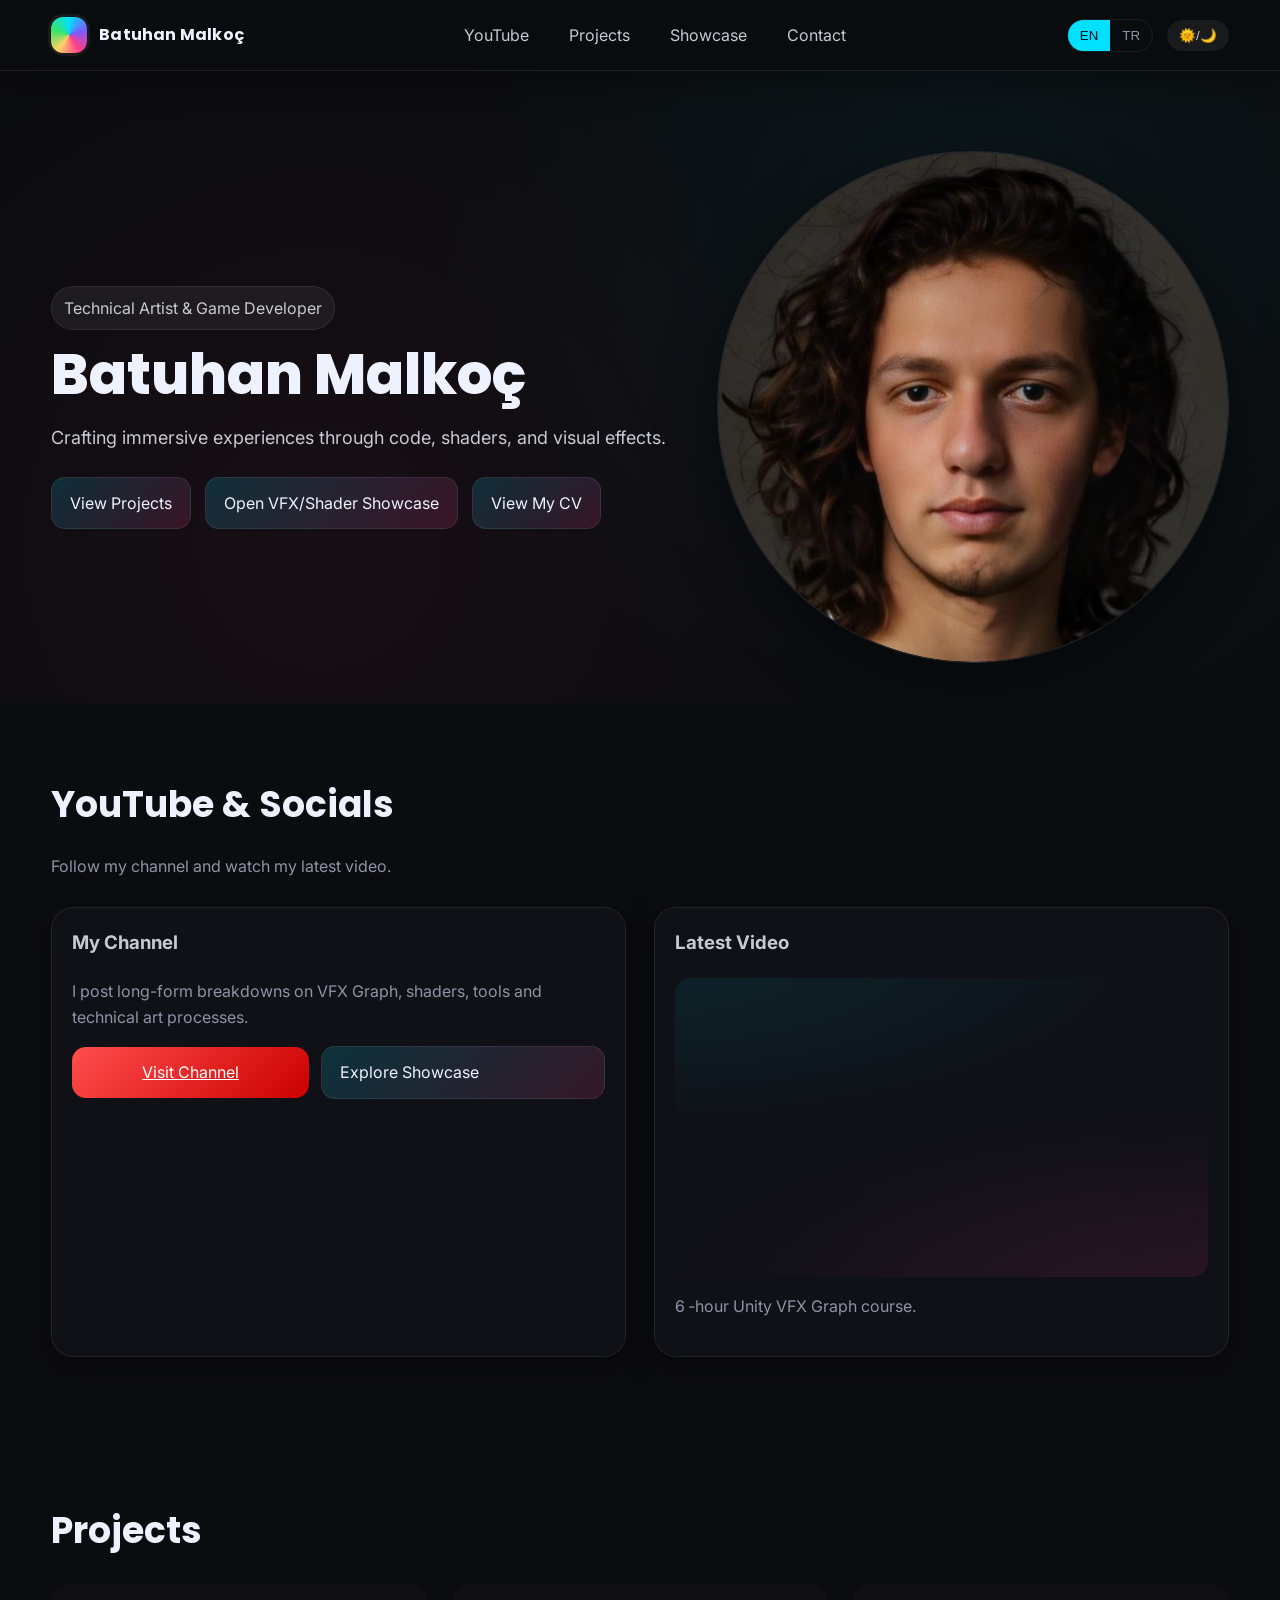
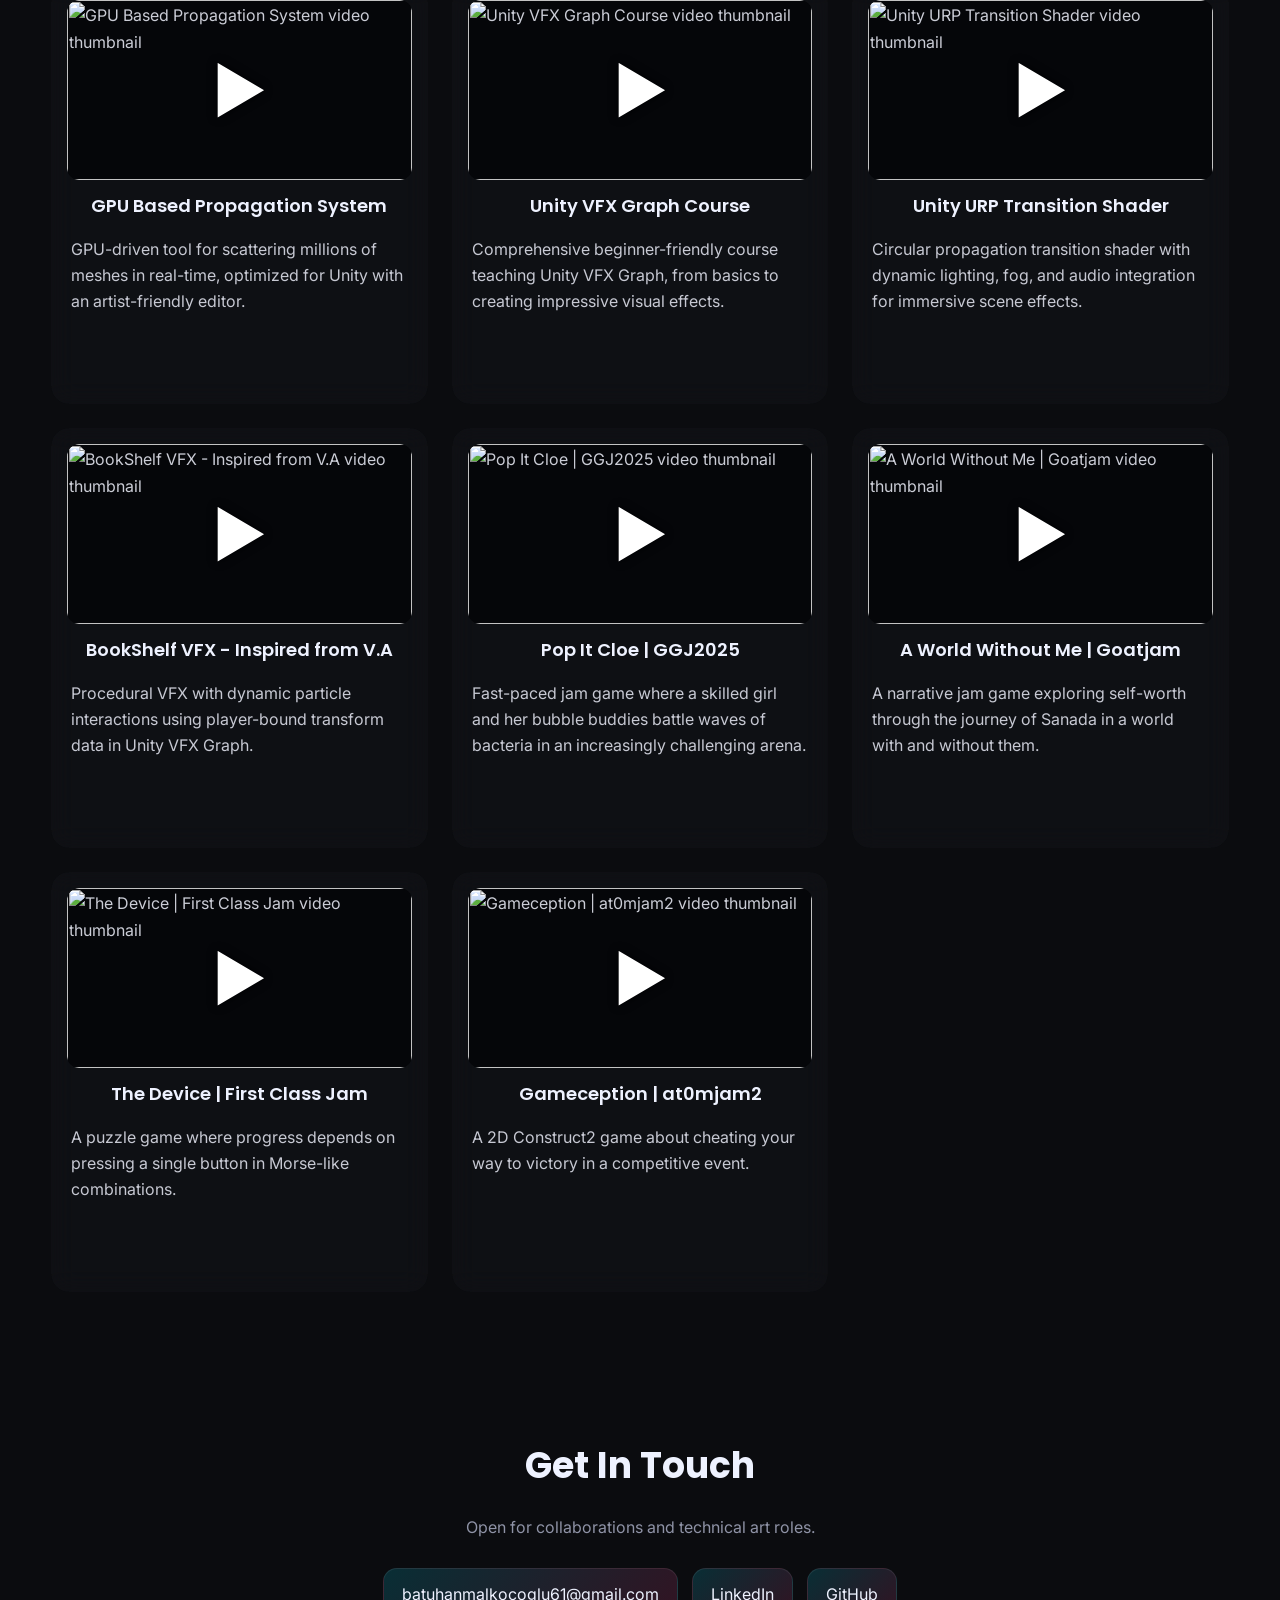
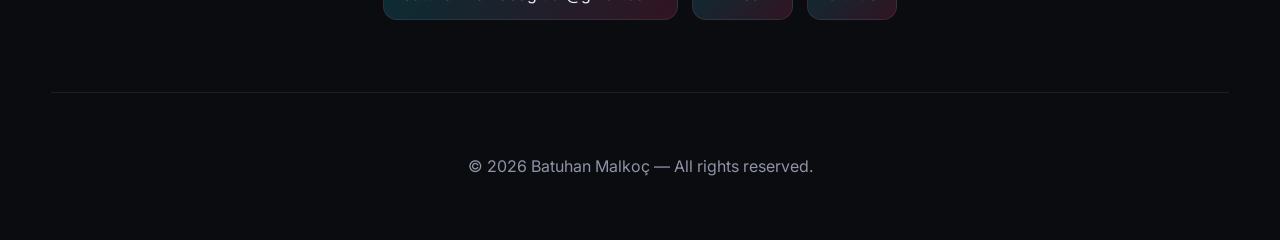
==== commit 05c6911e: "new site" ====
--- a/index.html
+++ b/index.html
@@ -14,8 +14,8 @@
         <span>Batuhan Malkoç</span>
       </a>
       <nav class="nav-links" aria-label="Primary">
+        <a href="#youtube" data-i18n="nav.youtube">YouTube</a>
         <a href="#projects" data-i18n="nav.projects">Projects</a>
-        <a href="#youtube" data-i18n="nav.youtube">YouTube</a>
         <a href="#showcase" data-i18n="nav.showcase">Showcase</a>
         <a href="#contact" data-i18n="nav.contact">Contact</a>
       </nav>
@@ -39,6 +39,7 @@
         <div class="cta-row">
           <a class="btn" href="#projects" data-i18n="cta.viewProjects">View Projects</a>
           <a class="btn" href="#showcase" data-i18n="cta.viewShowcase">Open VFX/Shader Showcase</a>
+          <a class="btn" href="cv.html" target="_blank" rel="noopener" data-i18n="cta.viewCv">CV'mi Görüntüle</a>
         </div>
       </div>
       <div class="portrait"><img src="images/profile-picture.png" alt="Batuhan Malkoç Profile Picture"></div>
@@ -75,89 +76,13 @@
     <h2 class="section-title" data-i18n="projects.title">Projects</h2>
     <div class="grid cols-3" id="projectGrid">
 
-      <article class="card" data-id="project1" data-tags="tool shader">
-        <div class="card-inner">
-          <div class="face front">
-            <div class="thumb" style="background-image:url('images/propagation-system.png'), linear-gradient(120deg,#0b0f16,#141a22)"></div>
-            <h3>Propagation System</h3>
-            <p>GPU-driven propagation with culling, millions of instances at high FPS. Unity + Compute + Forward Lit.</p>
-          </div>
-          <div class="face back">
-            <h3>Propagation System - Deep Dive</h3><p>This system leverages GPU instancing and compute shaders to efficiently render millions of environmental assets. Key features include erosion-aware placement, dynamic noise fields for variation, and advanced frustum and occlusion culling techniques. It supports batched material slots and an artist-friendly layer graph for intuitive control. The system also integrates LOD (Level of Detail) and impostors for performance optimization, along with streaming chunks for large-scale environments.</p><ul><li><strong>Technology:</strong> Unity, C#, Compute Shaders, Shader Graph</li><li><strong>Features:</strong> GPU Instancing, Frustum Culling, Occlusion Culling, LOD, Impostors, Streaming Chunks, Erosion-aware Placement</li><li><strong>Performance:</strong> Achieves high FPS with millions of instances.</li></ul>
-          </div>
-        </div>
-      </article>
-
-      <article class="card" data-id="project2" data-tags="vfx shader">
-        <div class="card-inner">
-          <div class="face front">
-            <div class="thumb" style="background-image:url('images/chrono-sphere.png'), linear-gradient(120deg,#0b0f16,#141a22)"></div>
-            <h3>Chrono Sphere</h3>
-            <p>Time-warp sphere combining motion vectors + signed distance fields for refraction distortions.</p>
-          </div>
-          <div class="face back">
-            <h3>Chrono Sphere - Visual Breakdown</h3><p>The Chrono Sphere is a complex visual effect that simulates a time-warp distortion. It combines real-time motion vectors with signed distance fields (SDFs) to create dynamic refraction and distortion effects. The core of the effect involves animated Voronoi patterns, curl-noise advection for fluid motion, and a stencil portal mask to define its boundaries. Impact frames are driven by a custom LUT (Look-Up Table) for precise timing and visual punch.</p><ul><li><strong>Technology:</strong> Unity, Shader Graph, VFX Graph</li><li><strong>Techniques:</strong> Motion Vectors, Signed Distance Fields (SDF), Voronoi Noise, Curl Noise Advection, Stencil Masking, LUT-driven Animation</li><li><strong>Effect:</strong> Dynamic time-warp and refraction distortion.</li></ul>
-          </div>
-        </div>
-      </article>
-
-      <article class="card" data-id="project3" data-tags="tool">
-        <div class="card-inner">
-          <div class="face front">
-            <div class="thumb" style="background-image:url('images/gpu-scene-generator.png'), linear-gradient(120deg,#0b0f16,#141a22)"></div>
-            <h3>GPU Scene Generator</h3>
-            <p>Artist-friendly, data-driven scene generation with pluggable shaders and material inheritance.</p>
-          </div>
-          <div class="face back">
-            <h3>GPU Scene Generator - Tool Overview</h3><p>This tool provides an artist-friendly, data-driven solution for generating complex scenes entirely on the GPU. It features a graph-based rule system for defining placement logic and modular emitters for various asset types. The system supports on-GPU LOD management and a streaming tilepool for efficient handling of vast environments. It's designed with extensibility in mind, allowing for pluggable shaders and material inheritance to easily customize visual output. Comprehensive documentation is provided for both artists and technical users.</p><ul><li><strong>Technology:</strong> Unity, C#, Compute Shaders, Custom Editor Tools</li><li><strong>Features:</strong> GPU Instancing, Frustum Culling, Occlusion Culling, LOD, Impostors, Streaming Chunks, Erosion-aware Placement</li><li><strong>Performance:</strong> Achieves high FPS with millions of instances.</li></ul>
-          </div>
-        </div>
-      </article>
-
-      <article class="card" data-id="project4" data-tags="tool">
-        <div class="card-inner">
-          <div class="face front">
-            <div class="thumb" style="background-image:url('images/procedural-terrain.png'), linear-gradient(120deg,#0b0f16,#141a22)"></div>
-            <h3>Procedural Terrain Generator</h3>
-            <p>A tool for generating infinite, detailed terrains with biome support.</p>
-          </div>
-          <div class="face back">
-            <h3>Procedural Terrain Generator - Overview</h3><p>This tool creates vast, procedurally generated terrains with support for multiple biomes, dynamic LOD, and erosion simulation. It uses a combination of Perlin noise, Worley noise, and custom algorithms to create realistic and varied landscapes. The system is highly optimized for performance, enabling large-scale environments without significant overhead.</p><ul><li><strong>Technology:</strong> Unity, C#, Compute Shaders</li><li><strong>Features:</strong> Infinite Terrain, Biome Generation, Dynamic LOD, Erosion Simulation</li><li><strong>Scalability:</strong> Designed for large open-world games.</li></ul>
-          </div>
-        </div>
-      </article>
-
-      <article class="card" data-id="project5" data-tags="vfx shader">
-        <div class="card-inner">
-          <div class="face front">
-            <div class="thumb" style="background-image:url('images/volumetric-fog.png'), linear-gradient(120deg,#0b0f16,#141a22)"></div>
-            <h3>Volumetric Fog &amp; Lighting</h3>
-            <p>Real-time volumetric fog and lighting system for atmospheric effects.</p>
-          </div>
-          <div class="face back">
-            <h3>Volumetric Fog &amp; Lighting - Details</h3><p>An advanced real-time volumetric fog and lighting system that enhances atmospheric depth and realism. It supports dynamic light scattering, god rays, and interaction with various light sources.The system is optimized to run efficiently on modern GPUs, providing stunning visual quality without a heavy performance cost. Customizable parameters allow for a wide range of atmospheric effects, from dense mist to subtle haze.</p><ul><li><strong>Technology:</strong> Unity, C#, Custom Shaders</li><li><strong>Features:</strong> Real-time Volumetric Fog, God Rays, Dynamic Light Scattering, Performance Optimized</li><li><strong>Visuals:</strong> Enhances atmospheric depth and realism.</li></ul>
-          </div>
-        </div>
-      </article>
-
-      <article class="card" data-id="project6" data-tags="shader tool">
-        <div class="card-inner">
-          <div class="face front">
-            <div class="thumb" style="background-image:url('images/custom-post-processing.png'), linear-gradient(120deg,#0b0f16,#141a22)"></div>
-            <h3>Custom Post-Processing Stack</h3>
-            <p>An extensible post-processing framework with custom effects.</p>
-          </div>
-          <div class="face back">
-            <h3>Custom Post-Processing Stack - Features</h3><p>A modular and extensible post-processing framework built from scratch, allowing for a wide array of custom visual effects. Includes effects like chromatic aberration, bloom, depth of field, and custom color grading. Designed for easy integration and expansion, enabling artists to create unique visual styles for their projects. Optimized for performance and compatibility with various rendering pipelines.</p><ul><li><strong>Technology:</strong> Unity, C#, Custom Shaders</li><li><strong>Features:</strong> Modular Effects, Chromatic Aberration, Bloom, Depth of Field, Color Grading</li><li><strong>Customization:</strong> Easy to extend with new effects.</li></ul>
-          </div>
-        </div>
-      </article>
+      <!-- Project cards will be dynamically generated here by JavaScript -->
 
     </div>
   </section>
 
-  <!-- ================= SHOWCASE ================= -->
-  <section id="showcase" class="container">
+
+  <section id="showcase" class="container" style="display: none;">
     <div class="showcase-head">
       <div>
         <h2 class="section-title" data-i18n="show.title">VFX / Shader / Tools Showcase</h2>
@@ -173,98 +98,15 @@
 
     <div class="grid cols-3" id="showcaseGrid">
 
-      <article class="card showcase-card" data-id="showcase1" data-tags="vfx">
-        <div class="card-inner">
-          <div class="face front">
-            <div class="thumb" style="background-image:url('images/light-burst.png'), linear-gradient(120deg,#0b0f16,#141a22)"></div>
-            <h3>Light Burst</h3>
-            <p>A dynamic and impactful light burst effect.</p>
-          </div>
-        </div>
-      </article>
-
-      <article class="card showcase-card" data-id="showcase2" data-tags="shader">
-        <div class="card-inner">
-          <div class="face front">
-            <div class="thumb" style="background-image:url('images/wormhole-shader.png'), linear-gradient(120deg,#0b0f16,#141a22)"></div>
-            <h3>Wormhole</h3>
-            <p>A mesmerizing shader creating a wormhole tunnel.</p>
-          </div>
-        </div>
-      </article>
-
-      <article class="card showcase-card" data-id="showcase3" data-tags="tool">
-        <div class="card-inner">
-          <div class="face front">
-            <div class="thumb" style="background-image:url('images/ankh-tool.png'), linear-gradient(120deg,#0b0f16,#141a22)"></div>
-            <h3>Ankh Tool</h3>
-            <p>A custom editor tool for Ankh symbol generation.</p>
-          </div>
-        </div>
-      </article>
-
-      <article class="card showcase-card" data-id="showcase4" data-tags="shader">
-        <div class="card-inner">
-          <div class="face front">
-            <div class="thumb" style="background-image:url('images/force-field.png'), linear-gradient(120deg,#0b0f16,#141a22)"></div>
-            <h3>Force Field Shader</h3>
-            <p>An energy shield shader with dynamic hit effects.</p>
-          </div>
-        </div>
-      </article>
-
-      <article class="card showcase-card" data-id="showcase5" data-tags="vfx">
-        <div class="card-inner">
-          <div class="face front">
-            <div class="thumb" style="background-image:url('images/magic-spell.png'), linear-gradient(120deg,#0b0f16,#141a22)"></div>
-            <h3>Magic Spell VFX</h3>
-            <p>A collection of magical spell effects (fireball, ice shard, arcane blast).</p>
-          </div>
-        </div>
-      </article>
-
-      <article class="card showcase-card" data-id="showcase6" data-tags="tool">
-        <div class="card-inner">
-          <div class="face front">
-            <div class="thumb" style="background-image:url('images/dialogue-system-tool.png'), linear-gradient(120deg,#0b0f16,#141a22)"></div>
-            <h3>Dialogue System Tool</h3>
-            <p>An intuitive editor tool for creating and managing complex dialogue trees.</p>
-          </div>
-        </div>
-      </article>
-
-      <article class="card showcase-card" data-id="showcase7" data-tags="shader">
-        <div class="card-inner">
-          <div class="face front">
-            <div class="thumb" style="background-image:url('images/liquid-shader.png'), linear-gradient(120deg,#0b0f16,#141a22)"></div>
-            <h3>Liquid Shader</h3>
-            <p>Realistic liquid shader with dynamic surface tension and foam.</p>
-          </div>
-        </div>
-      </article>
-
-      <article class="card showcase-card" data-id="showcase8" data-tags="vfx">
-        <div class="card-inner">
-          <div class="face front">
-            <div class="thumb" style="background-image:url('images/portal-vfx.png'), linear-gradient(120deg,#0b0f16,#141a22)"></div>
-            <h3>Portal VFX</h3>
-            <p>A shimmering portal effect with distortion and particle trails.</p>
-          </div>
-        </div>
-      </article>
-
-      <article class="card showcase-card" data-id="showcase9" data-tags="tool">
-        <div class="card-inner">
-          <div class="face front">
-            <div class="thumb" style="background-image:url('images/asset-importer-tool.png'), linear-gradient(120deg,#0b0f16,#141a22)"></div>
-            <h3>Asset Importer Tool</h3>
-            <p>Automated asset import and processing tool for Unity.</p>
-          </div>
-        </div>
-      </article>
+      <!-- Showcase cards will be dynamically generated here by JavaScript -->
 
     </div>
   </section>
+  <!-- ================= SHOWCASE ================= -->
+  
+
+  <!-- ================= SHOWCASE END ================= -->
+
 
   <!-- ================= CONTACT ================= -->
   <section id="contact" class="container center">
@@ -313,139 +155,169 @@
     // ============================
     const allCardsData = [
       {
-        id: 'project1',
-        title: 'Propagation System',
-        imagePath: 'images/propagation-system.png',
-        description: 'GPU-driven propagation with culling, millions of instances at high FPS. Unity + Compute + Forward Lit.',
-        detailedContent: '<h3>Propagation System - Deep Dive</h3><p>This system leverages GPU instancing and compute shaders to efficiently render millions of environmental assets. Key features include erosion-aware placement, dynamic noise fields for variation, and advanced frustum and occlusion culling techniques. It supports batched material slots and an artist-friendly layer graph for intuitive control. The system also integrates LOD (Level of Detail) and impostors for performance optimization, along with streaming chunks for large-scale environments.</p><ul><li><strong>Technology:</strong> Unity, C#, Compute Shaders, Shader Graph</li><li><strong>Features:</strong> GPU Instancing, Frustum Culling, Occlusion Culling, LOD, Impostors, Streaming Chunks, Erosion-aware Placement</li><li><strong>Performance:</strong> Achieves high FPS with millions of instances.</li></ul>',
-        type: 'project',
-        tags: ['tool', 'shader']
-      },
-      {
-        id: 'project2',
-        title: 'Chrono Sphere',
-        imagePath: 'images/chrono-sphere.png',
-        description: 'Time-warp sphere combining motion vectors + signed distance fields for refraction distortions.',
-        detailedContent: '<h3>Chrono Sphere - Visual Breakdown</h3><p>The Chrono Sphere is a complex visual effect that simulates a time-warp distortion. It combines real-time motion vectors with signed distance fields (SDFs) to create dynamic refraction and distortion effects. The core of the effect involves animated Voronoi patterns, curl-noise advection for fluid motion, and a stencil portal mask to define its boundaries. Impact frames are driven by a custom LUT (Look-Up Table) for precise timing and visual punch.</p><ul><li><strong>Technology:</strong> Unity, Shader Graph, VFX Graph</li><li><strong>Techniques:</strong> Motion Vectors, Signed Distance Fields (SDF), Voronoi Noise, Curl Noise Advection, Stencil Masking, LUT-driven Animation</li><li><strong>Effect:</strong> Dynamic time-warp and refraction distortion.</li></ul>',
-        type: 'project',
-        tags: ['vfx', 'shader']
-      },
-      {
-        id: 'project3',
-        title: 'GPU Scene Generator',
-        imagePath: 'images/gpu-scene-generator.png',
-        description: 'Artist-friendly, data-driven scene generation with pluggable shaders and material inheritance.',
-        detailedContent: '<h3>GPU Scene Generator - Tool Overview</h3><p>This tool provides an artist-friendly, data-driven solution for generating complex scenes entirely on the GPU. It features a graph-based rule system for defining placement logic and modular emitters for various asset types. The system supports on-GPU LOD management and a streaming tilepool for efficient handling of vast environments. It\'s designed with extensibility in mind, allowing for pluggable shaders and material inheritance to easily customize visual output. Comprehensive documentation is provided for both artists and technical users.</p><ul><li><strong>Technology:</strong> Unity, C#, Compute Shaders, Custom Editor Tools</li><li><strong>Features:</strong> GPU Instancing, Frustum Culling, Occlusion Culling, LOD, Impostors, Streaming Chunks, Erosion-aware Placement</li><li><strong>Performance:</strong> Achieves high FPS with millions of instances.</li></ul>',
-        type: 'project',
-        tags: ['tool']
-      },
-      {
-        id: 'project4',
-        title: 'Procedural Terrain Generator',
-        imagePath: 'images/procedural-terrain.png',
-        description: 'A tool for generating infinite, detailed terrains with biome support.',
-        detailedContent: '<h3>Procedural Terrain Generator - Overview</h3><p>This tool creates vast, procedurally generated terrains with support for multiple biomes, dynamic LOD, and erosion simulation. It uses a combination of Perlin noise, Worley noise, and custom algorithms to create realistic and varied landscapes. The system is highly optimized for performance, enabling large-scale environments without significant overhead.</p><ul><li><strong>Technology:</strong> Unity, C#, Compute Shaders</li><li><strong>Features:</strong> Infinite Terrain, Biome Generation, Dynamic LOD, Erosion Simulation</li><li><strong>Scalability:</strong> Designed for large open-world games.</li></ul>',
-        type: 'project',
-        tags: ['tool']
-      },
-      {
-        id: 'project5',
-        title: 'Volumetric Fog & Lighting',
-        imagePath: 'images/volumetric-fog.png',
-        description: 'Real-time volumetric fog and lighting system for atmospheric effects.',
-        detailedContent: '<h3>Volumetric Fog &amp; Lighting - Details</h3><p>An advanced real-time volumetric fog and lighting system that enhances atmospheric depth and realism. It supports dynamic light scattering, god rays, and interaction with various light sources.The system is optimized to run efficiently on modern GPUs, providing stunning visual quality without a heavy performance cost. Customizable parameters allow for a wide range of atmospheric effects, from dense mist to subtle haze.</p><ul><li><strong>Technology:</strong> Unity, C#, Custom Shaders</li><li><strong>Features:</strong> Real-time Volumetric Fog, God Rays, Dynamic Light Scattering, Performance Optimized</li><li><strong>Visuals:</strong> Enhances atmospheric depth and realism.</li></ul>',
-        type: 'project',
-        tags: ['vfx', 'shader']
-      },
-      {
-        id: 'project6',
-        title: 'Custom Post-Processing Stack',
-        imagePath: 'images/custom-post-processing.png',
-        description: 'An extensible post-processing framework with custom effects.',
-        detailedContent: '<h3>Custom Post-Processing Stack - Features</h3><p>A modular and extensible post-processing framework built from scratch, allowing for a wide array of custom visual effects. Includes effects like chromatic aberration, bloom, depth of field, and custom color grading. Designed for easy integration and expansion, enabling artists to create unique visual styles for their projects. Optimized for performance and compatibility with various rendering pipelines.</p><ul><li><strong>Technology:</strong> Unity, C#, Custom Shaders</li><li><strong>Features:</strong> Modular Effects, Chromatic Aberration, Bloom, Depth of Field, Color Grading</li><li><strong>Customization:</strong> Easy to extend with new effects.</li></ul>',
-        type: 'project',
-        tags: ['shader', 'tool']
-      },
+    id: 'project1',
+    title: 'GPU Based Propagation System',
+    imagePath: 'images/propagation-system.png',
+    description: 'GPU-driven tool for scattering millions of meshes in real-time, optimized for Unity with an artist-friendly editor.',
+    detailedContent: '<h3>Mesh Propagation System - Deep Dive</h3><p>The Mesh Propagation System is a high-performance, GPU-driven Unity tool that allows you to distribute and stream millions of meshes in real time, optimized for both mobile and desktop platforms. Its intuitive editor lets you customize brush shapes, density curves, and randomization channels with ease. Built with a modular MVP architecture, it is clean, scalable, and integrates LOD for optimal performance.</p><ul><li><strong>Highlights:</strong> GPU-powered mesh scattering, compute shader frustum culling, modular MVP structure</li><li><strong>Platform:</strong> Mobile & desktop optimized</li><li><strong>Quick Start:</strong> Includes installation and step-by-step tutorials</li></ul>',
+    type: 'project',
+    tags: ['tool', 'shader'],
+    youtubeUrl: 'https://www.youtube.com/watch?v=aI5EBxR6-S0'
+},
+      {
+    id: 'project2',
+    title: 'Unity VFX Graph Course',
+    imagePath: 'images/vfx-graph-course.png',
+    description: 'Comprehensive beginner-friendly course teaching Unity VFX Graph, from basics to creating impressive visual effects.',
+    detailedContent: '<h3>Unity VFX Graph - Course Overview</h3><p>This free course guides you from the fundamentals of project setup to creating stunning visual effects using Unity VFX Graph. You will learn the interface, core nodes, and over 30 essential mathematical operations used in visual effect production. The course also explores supplementary tools like Substance Designer and Slate Editor to craft complex effects such as explosions. By the end, you will consolidate all learned techniques into three advanced visual effects, making it a practical portfolio-ready experience.</p><ul><li><strong>Highlights:</strong> Step-by-step tutorials, beginner-friendly, hands-on effect creation</li><li><strong>Resources:</strong> Project files, free e-book, and community contributions</li><li><strong>Platforms:</strong> Unity 2021.3 LTS or newer, VFX Graph, Shader Graph</li></ul>',
+    type: 'project',
+    tags: ['vfx', 'shader'],
+    youtubeUrl: 'https://www.youtube.com/watch?v=23yVfz9R-1w&t=5s&ab_channel=UnityM%C3%BCtercimi'
+},
+{
+    id: 'project3',
+    title: 'Unity URP Transition Shader',
+    imagePath: 'images/gpu-scene-generator.png',
+    description: 'Circular propagation transition shader with dynamic lighting, fog, and audio integration for immersive scene effects.',
+    detailedContent: '<h3>URP Transition Shader - Overview</h3><p>This project showcases a custom Unity URP transition shader that propagates a circular wave across the scene, transforming textures from bright to dark. The shader uses branching logic with two texture types and a slider to control the effect dynamically. The propagation is distance-based relative to a defined central point, giving precise control over the visual transition.</p><p>Beyond the shader, the scene integrates dynamic lighting adjustments: as the wave spreads, the directional light\'s color and angle shift, simulating a day-to-night effect. Additionally, a VFX fog system envelops the scene, and synchronized audio enhances the immersive experience.</p><ul><li><strong>Technology:</strong> Unity, URP, Shader Graph, C# scripting</li><li><strong>Features:</strong> Circular propagation transition, dynamic texture blending, light angle & color modulation, VFX fog, synchronized audio</li><li><strong>Interactivity:</strong> Material parameters controlled via C# scripts for real-time adjustments</li></ul>',
+    type: 'project',
+    tags: ['shader', 'vfx'],
+    youtubeUrl: 'https://www.youtube.com/watch?v=VBClKqknAVY&ab_channel=UnityM%C3%BCtercimi'
+}
+,
+      {
+    id: 'project4',
+    title: 'BookShelf VFX - Inspired from V.A',
+    imagePath: 'images/gpu-scene-generator.png',
+    description: 'Procedural VFX with dynamic particle interactions using player-bound transform data in Unity VFX Graph.',
+    detailedContent: '<h3>BookShelf VFX - Overview</h3><p>This project demonstrates a procedural VFX system using Unity\'s VFX Graph, where floating books dynamically react to the player\'s position. By binding the player\'s transform to the VFX Graph, each particle\'s behavior is controlled based on its distance to the player. When the player approaches a book, the book smoothly returns to the bookshelf, while distant books remain floating with randomized offsets for visual variety.</p><p>The effect showcases data-driven particle manipulation, procedural animations, and interactive VFX, highlighting the power of VFX Graph\'s Data Binding feature for creating responsive and immersive visual effects.</p><ul><li><strong>Technology:</strong> Unity, VFX Graph, C# scripting</li><li><strong>Features:</strong> Player-bound data, distance-based particle control, procedural animations, dynamic book interactions</li><li><strong>Effect:</strong> Interactive floating books that respond to player movement</li></ul>',
+    type: 'project',
+    tags: ['vfx', 'shader'],
+    youtubeUrl: 'https://www.youtube.com/watch?v=hlCbiRdQemA'
+}
+,
+{
+      
+    id: 'project5',
+    title: 'Pop It Cloe | GGJ2025',
+    imagePath: 'images/gpu-scene-generator.png',
+    description: 'Fast-paced jam game where a skilled girl and her bubble buddies battle waves of bacteria in an increasingly challenging arena.',
+    detailedContent: '<h3>Pop It Cloe - Game Overview</h3><p>Pop It Cloe is a playful and action-packed game created for the Global Game Jam 2025. Players control a meticulously trained girl accompanied by her bubble allies. Use the Angry Bubble to launch enemies sky-high or the Gentle Bubble to whisk them on a brief journey among the clouds. The arena becomes progressively harder, testing players\' skills and reflexes as they face millions of bacteria.</p><p>This project highlights rapid prototyping, engaging gameplay mechanics, and creative use of bubble-based abilities to design challenging yet enjoyable interactions. The game demonstrates teamwork in development and showcases an effective balance between fun and difficulty.</p><ul><li><strong>Technology:</strong> Unity, C#, 2D/3D Art Integration</li><li><strong>Features:</strong> Bubble-based combat mechanics, escalating difficulty, player-bubble interactions, jam game design</li><li><strong>Experience:</strong> Fast-paced, engaging gameplay designed for short-session enjoyment</li></ul>',
+    type: 'project',
+    tags: ['game', 'vfx', 'jam'],
+    youtubeUrl: 'https://www.youtube.com/watch?v=FPxdwCQ-Fxg&ab_channel=UnityM%C3%BCtercimi'
+}
+,
+
+     {
+    id: 'project6',
+    title: 'A World Without Me | Goatjam',
+    imagePath: 'images/procedural-terrain.png',
+    description: 'A narrative jam game exploring self-worth through the journey of Sanada in a world with and without them.',
+    detailedContent: '<h3>A World Without Me - Game Overview</h3><p>In this game, players follow Sanada, a character who feels worthless and believes the world has no need for them, on a journey to rediscover self-worth. Through engaging gameplay and narrative choices, players witness the unnoticed contributions Sanada has made to the world and explore how life would unfold in a world without them. The game emphasizes emotional storytelling, player reflection, and meaningful interactions within a thoughtfully crafted world.</p><p>This project showcases narrative-driven jam game design, highlighting how player decisions and exploration can affect story perception and world understanding.</p><ul><li><strong>Technology:</strong> Unity, C#, Narrative Design</li><li><strong>Features:</strong> Emotional storytelling, player-driven exploration, world-impact visualization, jam game mechanics</li><li><strong>Experience:</strong> Reflective, engaging, and thought-provoking gameplay suitable for short play sessions</li></ul>',
+    type: 'project',
+    tags: ['game', 'jam', 'narrative'],
+    youtubeUrl: 'https://www.youtube.com/watch?v=w4LYbG8vkIU&ab_channel=UnityM%C3%BCtercimi'
+},
+
+     {
+  id: 'project7',
+  title: 'The Device | First Class Jam',
+  imagePath: 'images/volumetric-fog.png',
+  description: 'A puzzle game where progress depends on pressing a single button in Morse-like combinations.',
+  detailedContent: `<h3>The Device - Jam Overview</h3>
+<p>In this first-year university jam game, the player holds a device with a single red button. By pressing the button in short and long sequences—similar to Morse code—the player solves puzzles and progresses through the game. The mechanics explore timing, memory, and pattern recognition in a simple yet engaging way.</p>
+<ul>
+<li><strong>Technology:</strong> Unity, C#</li>
+<li><strong>Mechanics:</strong> Morse-like button sequences, Puzzle solving</li>
+<li><strong>Gameplay:</strong> Timing, memory, and pattern recognition challenges</li>
+</ul>`,
+  type: 'project',
+  tags: ['gamejam', 'puzzle'],
+  youtubeUrl: 'https://www.youtube.com/watch?v=S1cNRTSU1f8&ab_channel=UnityM%C3%BCtercimi'
+},
+
+      {
+  id: 'project8',
+  title: 'Gameception | at0mjam2',
+  imagePath: 'images/custom-post-processing.png',
+  description: 'A 2D Construct2 game about cheating your way to victory in a competitive event.',
+  detailedContent: `<h3>Gameception - Jam Overview</h3>
+<p>Created in middle school using Construct2, Gameception is a 2D game where the player aims to win a competitive event with a cash prize. The theme revolves around cheating: the player can access in-game files, modify values like speed or money, and attempt to secure victory. The game explores humor, creativity, and the concept of bending rules to succeed.</p>
+<ul>
+<li><strong>Technology:</strong> Construct2</li>
+<li><strong>Role:</strong> Programming / Kodr</li>
+<li><strong>Gameplay:</strong> Cheating mechanics, strategy, and risk-taking</li>
+</ul>`,
+  type: 'project',
+  tags: ['gamejam', '2d'],
+  youtubeUrl: 'https://www.youtube.com/watch?v=qZL_DRlRYII'
+},
+
+      
+    
       {
         id: 'showcase1',
         title: 'Light Burst',
         imagePath: 'images/light-burst.png',
         description: 'A dynamic and impactful light burst effect.',
-        detailedContent: '<h3>Light Burst VFX</h3><p>This visual effect demonstrates a powerful light burst, often used for impacts, spell casting, or dramatic reveals. It utilizes a combination of particle systems, animated textures, and post-processing effects to create a bright, expanding energy wave.</p><ul><li><strong>Category:</strong> VFX</li><li><strong>Key Elements:</strong> Particle Systems, Animated Textures, Glow Effects</li></ul>',
-        type: 'showcase',
-        tags: ['vfx']
+        detailedContent: '<h3>Light Burst VFX</h3><p>This visual effect demonstrates a powerful light burst, often used for impacts, spell casting, or dramatic reveals. It utilizes a combination of particle systems, animated textures, and post-processing effects to create a bright, expanding energy wave.</p><ul><li><strong>Category:</strong> VFX</li><li><strong>Key Elements:</strong> Particle Systems, Animated Textures, Glow Effects</li></ul>'
       },
       {
         id: 'showcase2',
         title: 'Wormhole',
         imagePath: 'images/wormhole-shader.png',
         description: 'A mesmerizing shader creating a wormhole tunnel.',
-        detailedContent: '<h3>Wormhole Shader</h3><p>A complex shader that generates a visually stunning wormhole effect, suitable for sci-fi portals or transition sequences. It employs advanced UV manipulation, noise functions, and color grading to simulate depth and motion within the tunnel.</p><ul><li><strong>Category:</strong> Shader</li><li><strong>Key Elements:</strong> UV Distortion, Noise Functions, Color Grading</li></ul>',
-        type: 'showcase',
-        tags: ['shader']
+        detailedContent: '<h3>Wormhole Shader</h3><p>A complex shader that generates a visually stunning wormhole effect, suitable for sci-fi portals or transition sequences. It employs advanced UV manipulation, noise functions, and color grading to simulate depth and motion within the tunnel.</p><ul><li><strong>Category:</strong> Shader</li><li><strong>Key Elements:</strong> UV Distortion, Noise Functions, Color Grading</li></ul>'
       },
       {
         id: 'showcase3',
         title: 'Ankh Tool',
         imagePath: 'images/ankh-tool.png',
         description: 'A custom editor tool for Ankh symbol generation.',
-        detailedContent: '<h3>Ankh Symbol Generator Tool</h3><p>This Unity editor tool allows artists to quickly generate and customize Ankh symbols with various parameters, including size, material, and animation properties. It streamlines the creation process for frequently used assets.</p><ul><li><strong>Category:</strong> Tool</li><li><strong>Key Elements:</strong> Unity Editor Scripting, Custom Inspectors</li></ul>',
-        type: 'showcase',
-        tags: ['tool']
+        detailedContent: '<h3>Ankh Symbol Generator Tool</h3><p>This Unity editor tool allows artists to quickly generate and customize Ankh symbols with various parameters, including size, material, and animation properties. It streamlines the creation process for frequently used assets.</p><ul><li><strong>Category:</strong> Tool</li><li><strong>Key Elements:</strong> Unity Editor Scripting, Custom Inspectors</li></ul>'
       },
       {
         id: 'showcase4',
         title: 'Force Field Shader',
         imagePath: 'images/force-field.png',
         description: 'An energy shield shader with dynamic hit effects.',
-        detailedContent: '<h3>Force Field Shader - Visuals</h3><p>This shader creates a dynamic force field effect, perfect for protective barriers or sci-fi elements. It features animated energy patterns, customizable colors, and reactive hit effects that ripple across the surface when impacted. Optimized for real-time rendering with adjustable transparency and distortion properties.</p><ul><li><strong>Category:</strong> Shader</li><li><strong>Key Elements:</strong> Animated Textures, Distortion, Hit Effects, Real-time Rendering</li></ul>',
-        type: 'showcase',
-        tags: ['shader']
+        detailedContent: '<h3>Force Field Shader - Visuals</h3><p>This shader creates a dynamic force field effect, perfect for protective barriers or sci-fi elements. It features animated energy patterns, customizable colors, and reactive hit effects that ripple across the surface when impacted. Optimized for real-time rendering with adjustable transparency and distortion properties.</p><ul><li><strong>Category:</strong> Shader</li><li><strong>Key Elements:</strong> Animated Textures, Distortion, Hit Effects, Real-time Rendering</li></ul>'
       },
       {
         id: 'showcase5',
         title: 'Magic Spell VFX',
         imagePath: 'images/magic-spell.png',
         description: 'A collection of magical spell effects (fireball, ice shard, arcane blast).',
-        detailedContent: '<h3>Magic Spell VFX Pack</h3><p>A versatile collection of magical spell effects, including a fiery fireball, a sharp ice shard, and a shimmering arcane blast. Each effect is designed with distinct visual characteristics and optimized particle systems. They are easily customizable for color, scale, and intensity, making them suitable for various fantasy games.</p><ul><li><strong>Category:</strong> VFX</li><li><strong>Key Elements:</strong> Particle Systems, Animated Textures, Elemental Effects (Fire, Ice, Arcane)</li></ul>',
-        type: 'showcase',
-        tags: ['vfx']
+        detailedContent: '<h3>Magic Spell VFX Pack</h3><p>A versatile collection of magical spell effects, including a fiery fireball, a sharp ice shard, and a shimmering arcane blast. Each effect is designed with distinct visual characteristics and optimized particle systems. They are easily customizable for color, scale, and intensity, making them suitable for various fantasy games.</p><ul><li><strong>Category:</strong> VFX</li><li><strong>Key Elements:</strong> Particle Systems, Animated Textures, Elemental Effects (Fire, Ice, Arcane)</li></ul>'
       },
       {
         id: 'showcase6',
         title: 'Dialogue System Tool',
         imagePath: 'images/dialogue-system-tool.png',
         description: 'An intuitive editor tool for creating and managing complex dialogue trees.',
-        detailedContent: '<h3>Dialogue System Tool - Features</h3><p>This Unity editor tool provides a comprehensive solution for designing and managing complex dialogue trees. It features a node-based visual editor, support for branching narratives, character portraits, and integration with localization systems. The tool streamlines the writing and implementation of in-game conversations, making it easy for writers and designers to create engaging storytelling experiences.</p><ul><li><strong>Category:</strong> Tool</li><li><strong>Key Elements:</strong> Node-based Editor, Branching Logic, Localization Support, Character Management</li></ul>',
-        type: 'showcase',
-        tags: ['tool']
+        detailedContent: '<h3>Dialogue System Tool - Features</h3><p>This Unity editor tool provides a comprehensive solution for designing and managing complex dialogue trees. It features a node-based visual editor, support for branching narratives, character portraits, and integration with localization systems. The tool streamlines the writing and implementation of in-game conversations, making it easy for writers and designers to create engaging storytelling experiences.</p><ul><li><strong>Category:</strong> Tool</li><li><strong>Key Elements:</strong> Node-based Editor, Branching Logic, Localization Support, Character Management</li></ul>'
       },
       {
         id: 'showcase7',
         title: 'Liquid Shader',
         imagePath: 'images/liquid-shader.png',
         description: 'Realistic liquid shader with dynamic surface tension and foam.',
-        detailedContent: '<h3>Liquid Shader - Realism</h3><p>A highly realistic liquid shader designed for various container types, from potions to water bottles. It simulates dynamic surface tension, foam generation at the edges, and realistic light refraction. The shader supports customizable liquid color, viscosity, and fill levels, providing a convincing visual representation of fluids in game environments.</p><ul><li><strong>Category:</strong> Shader</li><li><strong>Key Elements:</strong> Dynamic Surface Tension, Foam, Refraction, Customizable Properties</li></ul>',
-        type: 'showcase',
-        tags: ['shader']
+        detailedContent: '<h3>Liquid Shader - Realism</h3><p>A highly realistic liquid shader designed for various container types, from potions to water bottles. It simulates dynamic surface tension, foam generation at the edges, and realistic light refraction. The shader supports customizable liquid color, viscosity, and fill levels, providing a convincing visual representation of fluids in game environments.</p><ul><li><strong>Category:</strong> Shader</li><li><strong>Key Elements:</strong> Dynamic Surface Tension, Foam, Refraction, Customizable Properties</li></ul>'
       },
       {
         id: 'showcase8',
         title: 'Portal VFX',
         imagePath: 'images/portal-vfx.png',
         description: 'A shimmering portal effect with distortion and particle trails.',
-        detailedContent: '<h3>Portal VFX - Dimensional Gateway</h3><p>This visual effect creates a captivating portal, suggesting a gateway to another dimension. It combines animated textures for a shimmering surface, distortion effects for a sense of otherworldly energy, and particle trails that emanate from its edges. The effect is designed to be visually striking and can be customized for different elemental themes.</p><ul><li><strong>Category:</strong> VFX</li><li><strong>Key Elements:</b> Animated Textures, Distortion, Particle Trails, Energy Effects</li></ul>',
-        type: 'showcase',
-        tags: ['vfx']
+        detailedContent: '<h3>Portal VFX - Dimensional Gateway</h3><p>This visual effect creates a captivating portal, suggesting a gateway to another dimension. It combines animated textures for a shimmering surface, distortion effects for a sense of otherworldly energy, and particle trails that emanate from its edges. The effect is designed to be visually striking and can be customized for different elemental themes.</p><ul><li><strong>Category:</strong> VFX</li><li><strong>Key Elements:</strong> Animated Textures, Distortion, Particle Trails, Energy Effects</li></ul>'
       },
       {
         id: 'showcase9',
         title: 'Asset Importer Tool',
         imagePath: 'images/asset-importer-tool.png',
         description: 'Automated asset import and processing tool for Unity.',
-        detailedContent: '<h3>Asset Importer Tool - Automation</h3><p>An essential Unity editor tool for automating the asset import and processing pipeline. It allows for predefined rules to automatically set up textures, materials, models, and animations upon import. This tool ensures consistency across assets, reduces manual errors, and significantly speeds up the workflow for large projects with many assets.</p><ul><li><strong>Category:</strong> Tool</li><li><strong>Key Elements:</strong> Unity Editor Scripting, Automated Rules, Batch Processing, Workflow Optimization</li></ul>',
-        type: 'showcase',
-        tags: ['tool']
+        detailedContent: '<h3>Asset Importer Tool - Automation</h3><p>An essential Unity editor tool for automating the asset import and processing pipeline. It allows for predefined rules to automatically set up textures, materials, models, and animations upon import. This tool ensures consistency across assets, reduces manual errors, and significantly speeds up the workflow for large projects with many assets.</p><ul><li><strong>Category:</strong> Tool</li><li><strong>Key Elements:</strong> Unity Editor Scripting, Automated Rules, Batch Processing, Workflow Optimization</li></ul>'
       }
     ];
 
@@ -462,6 +334,71 @@
       return url;
     }
 
+    // Function to render cards dynamically
+    function renderCards(containerId, cardsData, cardTypeClass) {
+      const container = $(containerId);
+      if (!container) return;
+      container.innerHTML = ''; // Clear existing content
+
+      const filteredCards = cardsData.filter(card => card.type === cardTypeClass);
+
+      filteredCards.forEach(card => {
+        const cardElement = document.createElement('article');
+        cardElement.className = `card ${cardTypeClass === 'showcase' ? 'showcase-card' : ''}`;
+        cardElement.dataset.id = card.id;
+        cardElement.dataset.tags = card.tags.join(' ');
+
+        let mediaHtml = '';
+
+        if (card.youtubeUrl) {
+          const youtubeEmbedUrl = convertToEmbedUrl(card.youtubeUrl);
+          const videoId = youtubeEmbedUrl.split('/').pop(); // Extract video ID
+          const thumbnailUrl = `https://img.youtube.com/vi/${videoId}/maxresdefault.jpg`; // High-res thumbnail
+          const autoplayEmbedUrl = `https://www.youtube.com/embed/${videoId}?autoplay=1&mute=1&loop=1&playlist=${videoId}`; // Autoplay, mute, loop
+
+          if (cardTypeClass === 'project') {
+              mediaHtml = `
+                <div class="thumb video-thumb">
+                  <img class="video-thumbnail-img" src="${thumbnailUrl}" alt="${card.title} video thumbnail">
+                  <iframe class="video-preview-iframe" src="" data-src="${autoplayEmbedUrl}" data-video-id="${videoId}" title="${card.title} video preview" frameborder="0" allow="accelerometer; autoplay; clipboard-write; encrypted-media; gyroscope; picture-in-picture" allowfullscreen></iframe>
+                  <div class="video-preview-overlay" data-youtube-original-url="${card.youtubeUrl}" aria-label="Watch ${card.title} video on YouTube" role="button" tabindex="0">
+                    <div class="play-icon">▶</div>
+                  </div>
+                </div>
+              `;
+          } else { // Showcase card with YouTube URL
+              mediaHtml = `
+                <div class="thumb" style="background-image:url('${thumbnailUrl}'), linear-gradient(120deg,#0b0f16,#141a22)"></div>
+              `;
+          }
+        } else { // No YouTube URL, use imagePath
+          mediaHtml = `
+            <div class="thumb" style="background-image:url('${card.imagePath}'), linear-gradient(120deg,#0b0f16,#141a22)"></div>
+          `;
+        }
+
+        // Only project cards have a back face for flipping
+        const backFaceHtml = cardTypeClass === 'project' ? `
+          <div class="face back">
+            <h3>${card.title} - Deep Dive</h3>
+            ${card.detailedContent}
+          </div>
+        ` : '';
+
+        cardElement.innerHTML = `
+          <div class="card-inner">
+            <div class="face front">
+              ${mediaHtml}
+              <h3>${card.title}</h3>
+              <p>${card.description}</p>
+            </div>
+            ${backFaceHtml}
+          </div>
+        `;
+        container.appendChild(cardElement);
+      });
+    }
+
     // ============================
     // MODAL LOGIC
     // ============================
@@ -476,7 +413,7 @@
       let content = cardData.detailedContent;
 
       // Check for YouTube links and convert to embed if found
-      const youtubeRegex = /(https?:\/\/(?:www\.)?(?:youtube\.com\/watch\?v=|youtu\.be\/)[\w-]{11}(?:\S+)?)/g;
+      const youtubeRegex = /(https?:\/\/(?:www\.)?(?:youtube\.com\/watch\?v=|youtu\.be\/)[\w-]{11}(?:\S+)?)/g; // Corrected regex
       content = content.replace(youtubeRegex, (match) => {
         const embedUrl = convertToEmbedUrl(match);
         return `<div class="video-frame-modal"><iframe src="${embedUrl}" frameborder="0" allow="accelerometer; autoplay; clipboard-write; encrypted-media; gyroscope; picture-in-picture" allowfullscreen></iframe></div>`;
@@ -501,105 +438,191 @@
     });
 
     // ============================
-    // 3D tilt + flip for project cards
-    // ============================
-    $$('.card').forEach(card => {
-      const inner = $('.card-inner', card);
-      const isProjectCard = !card.classList.contains('showcase-card');
-
-      // Pointermove for both tilt and glow
-      card.addEventListener('pointermove', e => {
-        // Disable tilt if the card is flipped
-        if (card.classList.contains('flipped')) return;
-
-        const r = card.getBoundingClientRect();
-        const x = e.clientX - r.left; // X position relative to the element
-        const y = e.clientY - r.top;  // Y position relative to the element
-        
-        // Normalize coordinates for both tilt and glow calculations
-        const normX = x / r.width;
-        const normY = y / r.height;
-
-        // Tilt effect (only if not flipped)
-        const rx = (0.5 - normY) * 10; // rotateX
-        const ry = (normX - 0.5) * 16; // rotateY
-        inner.style.setProperty('--rx', rx + 'deg');
-        inner.style.setProperty('--ry', ry + 'deg');
-        inner.style.transform = `rotateX(${rx}deg) rotateY(${ry}deg)`; // Apply tilt directly here
-
-        // Dynamic glow for outline (always)
-        const distX = Math.abs(normX - 0.5);
-        const distY = Math.abs(normY - 0.5);
-        const distFromCenter = Math.sqrt(distX * distX + distY * distY); // Euclidean distance
-
-        // Apply requested transparency and softness
-        const minOpacity = 0.15; // Subtle glow in the center, overall more transparent
-        const maxOpacity = 0.45; // Stronger glow at edges, but still more transparent
-        const currentOpacity = minOpacity + (maxOpacity - minOpacity) * (distFromCenter / 0.707); // Scale by max possible distance
-
-        const minBlur = 6; // Softer glow in the center (increased from 3)
-        const maxBlur = 15; // More blurred glow at edges (increased from 9)
-        const currentBlur = minBlur + (maxBlur - minBlur) * (distFromCenter / 0.707);
-
-        card.style.setProperty('--glow-opacity', currentOpacity.toFixed(2));
-        card.style.setProperty('--glow-blur', `${currentBlur.toFixed(1)}px`);
-        
-        // Rotate gradient based on mouse position for the rainbow effect
-        const angle = Math.atan2(y - r.height / 2, x - r.width / 2) * (180 / Math.PI); // Angle in degrees relative to center
-        card.style.setProperty('--gradient-rotate', `${angle}deg`);
+    // Initialize ALL card interactions (tilt, flip, ripple, modal)
+    // ============================
+    function initCardInteractions() {
+      $$('.card').forEach(card => {
+        const inner = $('.card-inner', card);
+
+        // Pointermove for both tilt and glow
+        card.addEventListener('pointermove', e => {
+          // Disable tilt if the card is flipped
+          if (card.classList.contains('is-flipped')) return; // Check for 'is-flipped' class
+
+          const r = card.getBoundingClientRect();
+          const x = e.clientX - r.left; // X position relative to the element
+          const y = e.clientY - r.top;  // Y position relative to the element
+          
+          // Normalize coordinates for both tilt and glow calculations
+          const normX = x / r.width;
+          const normY = y / r.height;
+
+          // Tilt effect (only if not flipped)
+          const rx = (0.5 - normY) * 10; // rotateX
+          const ry = (normX - 0.5) * 16; // rotateY
+          inner.style.setProperty('--rx', rx + 'deg');
+          inner.style.setProperty('--ry', ry + 'deg');
+          inner.style.transform = `rotateX(${rx}deg) rotateY(${ry}deg)`; // Apply tilt directly here
+
+          // Dynamic glow for outline (always)
+          const distX = Math.abs(normX - 0.5);
+          const distY = Math.abs(normY - 0.5);
+          const distFromCenter = Math.sqrt(distX * distX + distY * distY); // Euclidean distance
+
+          // Apply requested transparency and softness
+          const minOpacity = 0.15; // Subtle glow in the center, overall more transparent
+          const maxOpacity = 0.45; // Stronger glow at edges, but still more transparent
+          const currentOpacity = minOpacity + (maxOpacity - minOpacity) * (distFromCenter / 0.707); // Scale by max possible distance
+
+          const minBlur = 6; // Softer glow in the center (increased from 3)
+          const maxBlur = 15; // More blurred glow at edges (increased from 9)
+          const currentBlur = minBlur + (maxBlur - minBlur) * (distFromCenter / 0.707);
+
+          card.style.setProperty('--glow-opacity', currentOpacity.toFixed(2));
+          card.style.setProperty('--glow-blur', `${currentBlur.toFixed(1)}px`);
+          
+          // Rotate gradient based on mouse position for the rainbow effect
+          const angle = Math.atan2(y - r.height / 2, x - r.width / 2) * (180 / Math.PI); // Angle in degrees relative to center
+          card.style.setProperty('--gradient-rotate', `${angle}deg`);
+        });
+
+        card.addEventListener('pointerleave', () => {
+          // Reset tilt only if not flipped
+          if (!card.classList.contains('is-flipped')) { // Check for 'is-flipped' class
+            inner.style.transform = 'rotateX(0deg) rotateY(0deg)'; // Reset tilt transform
+          }
+          // Always reset glow
+          card.style.setProperty('--glow-opacity', '0');
+          card.style.setProperty('--glow-blur', '0px');
+          card.style.setProperty('--gradient-rotate', '0deg');
+        });
       });
-
-      card.addEventListener('pointerleave', () => {
-        // Reset tilt only if not flipped
-        if (!card.classList.contains('flipped')) {
-          inner.style.transform = 'rotateX(0deg) rotateY(0deg)'; // Reset tilt transform
+    }
+
+    // NEW: Delegated click handler for project and showcase cards
+    document.body.addEventListener('click', (e) => {
+        const card = e.target.closest('.card');
+        if (!card) return; // Click was not on a card
+
+        const isProjectCard = !card.classList.contains('showcase-card');
+        const inner = $('.card-inner', card);
+
+        // 1. Handle video preview clicks (Project Cards only)
+        const videoOverlay = e.target.closest('.video-preview-overlay');
+        if (videoOverlay && isProjectCard) {
+            const originalUrl = videoOverlay.dataset.youtubeOriginalUrl;
+            if (originalUrl) {
+                window.open(originalUrl, '_blank');
+                e.stopPropagation(); // Stop propagation to prevent card flip/ripple
+                return;
+            }
         }
-        // Always reset glow
-        card.style.setProperty('--glow-opacity', '0');
-        card.style.setProperty('--glow-blur', '0px');
-        card.style.setProperty('--gradient-rotate', '0deg');
+
+        // 2. Handle other interactive elements inside the card (e.g., links on back face)
+        // This check should ideally be for elements that are *not* the video overlay
+        // and are intended to be clicked without triggering a flip/modal.
+        if (e.target.closest('a') || e.target.closest('button')) {
+            // If an interactive element *inside* the card was clicked (e.g., a link in detailed content)
+            // and it's not the video overlay, let its default action proceed and don't flip/modal.
+            return;
+        }
+
+        // 3. Apply Ripple Effect (if not a video click)
+        if (!videoOverlay) { // Only apply ripple if it wasn't a video overlay click
+            const r = card.getBoundingClientRect();
+            const x = e.clientX - r.left;
+            const y = e.clientY - r.top;
+            const span = document.createElement('span');
+            span.className = 'ripple';
+            span.style.left = x + 'px';
+            span.style.top = y + 'px';
+            card.appendChild(span);
+            span.addEventListener('animationend', () => span.remove());
+        }
+
+        // 4. Card Flip (Project Cards) or Modal (Showcase Cards)
+        if (isProjectCard) {
+            // Only flip if it wasn't a video overlay click
+            if (!videoOverlay) {
+                card.classList.toggle('is-flipped');
+                // Reset tilt when flipping to ensure flip transform takes precedence
+                inner.style.transform = 'rotateX(0deg) rotateY(0deg)';
+
+                // Stop video playback if card flips
+                const iframe = card.querySelector('.thumb .video-preview-iframe');
+                const staticImg = card.querySelector('.thumb .video-thumbnail-img');
+                const playIcon = card.querySelector('.video-preview-overlay .play-icon');
+
+                if (iframe && staticImg && playIcon) {
+                    iframe.src = ''; // Clear src to stop playback
+                    iframe.style.display = 'none'; // Hide iframe
+                    staticImg.style.display = 'block'; // Show static image
+                    playIcon.style.opacity = '1'; // Show play icon
+                }
+            }
+        } else { // Showcase Card
+            openModal(card.dataset.id);
+        }
+    });
+
+    // NEW FUNCTION: Initialize YouTube video previews (hover-to-play)
+    function initVideoPreviews() {
+      // Select only project cards that have a video thumbnail setup
+      const projectVideoCards = $$('#projectGrid .card .video-thumb');
+
+      projectVideoCards.forEach(videoThumbContainer => {
+        const card = videoThumbContainer.closest('.card'); // Get the parent card
+        const staticImg = videoThumbContainer.querySelector('.video-thumbnail-img');
+        const iframeElement = videoThumbContainer.querySelector('.video-preview-iframe');
+        const videoOverlay = videoThumbContainer.querySelector('.video-preview-overlay');
+        const playIcon = videoThumbContainer.querySelector('.play-icon'); // Get the play icon
+
+        if (!card || !videoThumbContainer || !videoOverlay || !staticImg || !iframeElement || !playIcon) return;
+
+        const autoplayEmbedUrl = iframeElement.dataset.src; // This now holds the autoplay URL
+        // videoId is already in autoplayEmbedUrl, no need for separate dataset.videoId for src building
+
+        // Initial state is already set by CSS: staticImg visible, iframe hidden. Play icon visible.
+
+        videoOverlay.addEventListener('mouseenter', () => {
+          // Disable video hover effect if the card is flipped
+          if (card.classList.contains('is-flipped')) return;
+
+          staticImg.style.display = 'none'; // Hide the static image
+          playIcon.style.opacity = '0'; // Hide the play icon
+          iframeElement.style.display = 'block'; // Show the iframe
+          iframeElement.src = autoplayEmbedUrl; // Load and autoplay the video
+        });
+
+        videoOverlay.addEventListener('mouseleave', () => {
+          // If card flipped while hovering, don't change state, or if it's already flipped
+          if (card.classList.contains('is-flipped')) return; 
+
+          // Stop playback and show static image
+          iframeElement.src = ''; // Clear src to stop playback and release resources
+          iframeElement.style.display = 'none'; // Hide the iframe
+          staticImg.style.display = 'block'; // Show the static image
+          playIcon.style.opacity = '1'; // Show the play icon again
+        });
       });
-
-      // Click handler for both project and showcase cards
-      card.addEventListener('click', (e) => {
-        // Prevent ripple and flip/modal if clicking on an interactive element *inside* the card
-        if (e.target.closest('a.link') || e.target.closest('button')) {
-          return;
-        }
-
-        // Ripple effect always happens on general card click
-        const r = card.getBoundingClientRect();
-        const x = e.clientX - r.left;
-        const y = e.clientY - r.top;
-        const span = document.createElement('span');
-        span.className = 'ripple';
-        span.style.left = x + 'px';
-        span.style.top = y + 'px';
-        card.appendChild(span);
-        span.addEventListener('animationend', () => span.remove());
-
-        // For Project Cards: Flip on click
-        if (isProjectCard) {
-          card.classList.toggle('flipped');
-          inner.style.transform = ''; // Reset tilt when flipping
-        }
-        // For Showcase Cards: Open modal on click (since they don't flip)
-        else {
-          openModal(card.dataset.id);
-        }
-      });
-    });
-
+    }
+
+
+
+
+    
     // ============================
     // SHOWCASE filter
     // ============================
     const filterBtns = $$('.filter button');
-    const showcaseCards = $$('#showcaseGrid .card');
+    // showcaseCards will now be dynamically selected after rendering
 
     filterBtns.forEach(btn => btn.addEventListener('click', () => {
       filterBtns.forEach(b => b.classList.remove('active'));
       btn.classList.add('active');
       const key = btn.dataset.filter;
+      // Re-select showcase cards after dynamic rendering
+      const showcaseCards = $$('#showcaseGrid .card'); 
       showcaseCards.forEach(card => {
         const tags = (card.dataset.tags || '').split(/\s+/);
         const show = key === 'all' || tags.includes(key);
@@ -612,8 +635,8 @@
     // ============================
     const dict = {
       en: {
+        'nav.youtube': 'YouTube',
         'nav.projects': 'Projects',
-        'nav.youtube': 'YouTube',
         'nav.showcase': 'Showcase',
         'nav.contact': 'Contact',
         'hero.role': 'Technical Artist & Game Developer',
@@ -641,11 +664,12 @@
         'contact.title': 'Get In Touch',
         'contact.sub': 'Open for collaborations and technical art roles.',
         'cta.linkedin': 'LinkedIn',
-        'cta.github': 'GitHub'
+        'cta.github': 'GitHub',
+        'cta.viewCv': 'View My CV'
       },
       tr: {
+        'nav.youtube': 'YouTube',
         'nav.projects': 'Projeler',
-        'nav.youtube': 'YouTube',
         'nav.showcase': 'Showcase',
         'nav.contact': 'İletişim',
         'hero.role': 'Teknik Sanatçı & Oyun Geliştirici',
@@ -673,7 +697,8 @@
         'contact.title': 'İletişime Geç',
         'contact.sub': 'İşbirliği ve technical artist rollerine açığım.',
         'cta.linkedin': 'LinkedIn',
-        'cta.github': 'GitHub'
+        'cta.github': 'GitHub',
+        'cta.viewCv': 'CV’mi Görüntüle'
       }
     };
 
@@ -757,28 +782,21 @@
     }, {
       threshold: .14
     });
-    $$('section, .card').forEach(el => reveal.observe(el));
-
-    // Initial font size adjustment and on resize
+    
+    // Initial call to render cards and initialize interactions
     document.addEventListener('DOMContentLoaded', () => {
+      renderCards('#projectGrid', allCardsData, 'project');
+      renderCards('#showcaseGrid', allCardsData, 'showcase');
+      
+      // Re-initialize interactions for newly rendered cards
+      initCardInteractions();
+      initVideoPreviews();
+
+      // Re-observe elements for reveal animation after they are in the DOM
+      $$('section, .card').forEach(el => reveal.observe(el));
+
+      // Adjust font size after cards are rendered
       adjustCardTitleFontSize();
-      // Also adjust after images load, as image loading can affect layout
-      const images = $$('.card .thumb');
-      let loadedImagesCount = 0;
-      images.forEach(img => {
-        const tempImg = new Image();
-        // Extract URL from background-image style
-        const urlMatch = img.style.backgroundImage.match(/url\(['"]?(.*?)['"]?\)/);
-        if (urlMatch && urlMatch[1]) {
-          tempImg.src = urlMatch[1];
-          tempImg.onload = () => {
-            loadedImagesCount++;
-            if (loadedImagesCount === images.length) {
-              adjustCardTitleFontSize();
-            }
-          };
-        }
-      });
     });
     window.addEventListener('resize', debounce(adjustCardTitleFontSize, 200));
 
@@ -792,6 +810,34 @@
       };
     }
   </script>
+  <script>
+  document.querySelectorAll(".thumb.video-thumb").forEach(card => {
+    const iframe = card.querySelector(".video-preview-iframe");
+    const overlay = card.querySelector(".video-preview-overlay");
+    const src = iframe.getAttribute("data-src");
+
+    // Hover başlarken video aç
+    card.addEventListener("mouseenter", () => {
+      iframe.setAttribute("src", src);
+      iframe.style.display = "block";
+    });
+
+    // Hover bitince video temizle
+    card.addEventListener("mouseleave", () => {
+      iframe.setAttribute("src", "");
+      iframe.style.display = "none";
+    });
+
+    // Click → YouTube yönlendirme
+    overlay.addEventListener("click", () => {
+      const url = overlay.getAttribute("data-youtube-original-url");
+      if (url) {
+        window.open(url, "_blank");
+      }
+    });
+  });
+</script>
+
 
 
 </body></html>
--- a/style.css
+++ b/style.css
@@ -21,6 +21,11 @@
       --grid-gap:24px;
       --glass:rgba(255,255,255,.06);
       --border:1px solid rgba(255,255,255,.08);
+      /* YouTube Red Variables */
+      --yt-red-start: #ff4d4d;
+      --yt-red-end: #cc0000;
+      --yt-red-shadow-color: rgba(255,0,0,.35);
+      --yt-red-border-color: rgba(255,0,0,.15);
     }
     
     html[data-theme="light"] {
@@ -36,67 +41,174 @@
       --border: 1px solid rgba(0,0,0,.1);
       --shadow-1: 0 10px 30px rgba(0,0,0,.1);
       --shadow-2: 0 20px 60px rgba(0,0,0,.15);
+      /* YouTube Red Variables for Light Theme */
+      --yt-red-start: #e74c3c;
+      --yt-red-end: #c0392b;
+      --yt-red-shadow-color: rgba(231,76,60,.35);
+      --yt-red-border-color: rgba(231,76,60,.15);
     }
 
     @media (prefers-reduced-motion: reduce){
-      *{animation:none!important;transition:none!important}
+      *{
+        animation:none!important;
+        transition:none!important
+      }
     }
 
     /* =====================
        RESET + BASE
        ===================== */
-    *,*::before,*::after{box-sizing:border-box}
-    html{scroll-behavior:smooth}
+    *,*::before,*::after{
+      box-sizing:border-box
+    }
+    html{
+      scroll-behavior:smooth
+    }
     body{
       margin:0;
       font-family:Inter,system-ui,Segoe UI,Roboto,Helvetica,Arial,sans-serif;
-      background:var(--bg-0); 
+      background-color:var(--bg-0); /* Always set base background color */
       color:var(--txt-1);
       line-height:1.65;
       background-attachment: fixed; /* Parallax effect for background gradients */
-      background-size: 200% 200%; /* Allows for animation */
-      animation: backgroundPan 60s linear infinite alternate; /* Subtle slow pan animation */
-    }
-    body:not([data-theme="light"]) {
-      background-image:radial-gradient(1200px 800px at 80% -10%,rgba(0,224,255,.06),transparent), radial-gradient(1000px 700px at -10% 110%,rgba(255,59,141,.06),transparent),var(--bg-0);
+    }
+
+    body[data-theme="dark"] { /* Apply gradients and animation only in dark mode */
+      background-image:radial-gradient(1200px 800px at 80% -10%,rgba(0,224,255,.06),transparent), radial-gradient(1000px 700px at -10% 110%,rgba(255,59,141,.06),transparent);
+      background-size: 200% 200%;
+      animation: backgroundPan 60s linear infinite alternate;
     }
     @keyframes backgroundPan {
-      0% { background-position: 0% 0%; }
-      100% { background-position: 100% 100%; }
-    }
-    a{color:inherit}
-    img{max-width:100%;display:block}
-    .container{width:min(1200px,92%);margin-inline:auto}
+      0% {
+        background-position: 0% 0%;
+      }
+      100% {
+        background-position: 100% 100%;
+      }
+    }
+    a{
+      color:inherit
+    }
+    img{
+      max-width:100%;
+      display:block
+    }
+    .container{
+      width:min(1200px,92%);
+      margin-inline:auto
+    }
 
     /* =====================
        NAVBAR
        ===================== */
-    .navbar{position:sticky;top:0;z-index:50;background:linear-gradient(180deg,rgba(11,12,15,.9),rgba(11,12,15,.6));backdrop-filter: blur(10px);border-bottom:var(--border); box-shadow: var(--shadow-1);}
+    .navbar{
+      position:sticky;
+      top:0;
+      z-index:50;
+      background:rgba(11,12,15,0.7); /* Adjusted for transparency */
+      backdrop-filter: blur(15px) saturate(1.8); /* Added saturation and increased blur */
+      border-bottom:var(--border); 
+      box-shadow: var(--shadow-1);
+    }
     html[data-theme="light"] .navbar {
-      background: linear-gradient(180deg, rgba(240,242,245,.9), rgba(240,242,245,.6));
+      background: rgba(240,242,245,0.7);
+      backdrop-filter: blur(15px) saturate(1.8);
       border-bottom: var(--border);
       box-shadow: var(--shadow-1);
     }
-    .nav-inner{display:flex;align-items:center;justify-content:space-between;gap:16px;padding:14px 0}
-    .brand{display:flex;align-items:center;gap:12px;text-decoration:none}
-    .brand .logo{width:36px;height:36px;border-radius:12px;background:conic-gradient(from 0deg, #00e0ff, #7a5cff, #ff3b8d, #ffd166, #38e56b, #00e0ff);box-shadow:0 0 0 3px rgba(255,255,255,.06)}
-    .brand span{font-family:Poppins,Inter,sans-serif;font-weight:700;letter-spacing:.2px;color:var(--txt-0)}
-
-    .nav-right{display:flex;align-items:center;gap:14px}
-    .nav-links{display:flex;gap:16px}
-    .nav-links a{padding:8px 12px;border-radius:10px;text-decoration:none;color:var(--txt-1);transition:color var(--speed) var(--ease), background var(--speed) var(--ease)} 
-    .nav-links a:hover{color:var(--txt-0);background:var(--glass);}
-
-    .pill{display:inline-flex;align-items:center;gap:8px;padding:8px 12px;border-radius:999px;background:var(--glass);border:var(--border);cursor:pointer;user-select:none}
-    .switch{display:flex;border-radius:999px;overflow:hidden;border:var(--border)}
-    .switch button{padding:8px 12px;background:transparent;color:var(--txt-2);border:0;cursor:pointer}
-    .switch button.active{background:var(--pri);color:#001219}
-    .theme{padding:8px 12px;border:0;background:var(--glass);color:var(--txt-1);border-radius:999px;cursor:pointer}
+    .nav-inner{
+      display:flex;
+      align-items:center;
+      justify-content:space-between;
+      gap:16px;
+      padding:14px 0
+    }
+    .brand{
+      display:flex;
+      align-items:center;
+      gap:12px;
+      text-decoration:none
+    }
+    .brand .logo{
+      width:36px;
+      height:36px;
+      border-radius:12px;
+      background:conic-gradient(from 0deg, #00e0ff, #7a5cff, #ff3b8d, #ffd166, #38e56b, #00e0ff);
+      box-shadow:0 0 0 3px rgba(255,255,255,.06)
+    }
+    .brand span{
+      font-family:Poppins,Inter,sans-serif;
+      font-weight:700;
+      letter-spacing:.2px;
+      color:var(--txt-0)
+    }
+
+    .nav-right{
+      display:flex;
+      align-items:center;
+      gap:14px
+    }
+    .nav-links{
+      display:flex;
+      gap:16px
+    }
+    .nav-links a{
+      padding:8px 12px;
+      border-radius:10px;
+      text-decoration:none;
+      color:var(--txt-1);
+      transition:color var(--speed) var(--ease), background var(--speed) var(--ease)
+    } 
+    .nav-links a:hover{
+      color:var(--txt-0);
+      background:var(--glass);
+    }
+
+    .pill{
+      display:inline-flex;
+      align-items:center;
+      gap:8px;
+      padding:8px 12px;
+      border-radius:999px;
+      background:var(--glass);
+      border:var(--border);
+      cursor:pointer;
+      user-select:none
+    }
+    .switch{
+      display:flex;
+      border-radius:999px;
+      overflow:hidden;
+      border:var(--border)
+    }
+    .switch button{
+      padding:8px 12px;
+      background:transparent;
+      color:var(--txt-2);
+      border:0;
+      cursor:pointer
+    }
+    .switch button.active{
+      background:var(--pri);
+      color:#001219
+    }
+    .theme{
+      padding:8px 12px;
+      border:0;
+      background:var(--glass);
+      color:var(--txt-1);
+      border-radius:999px;
+      cursor:pointer
+    }
 
     /* =====================
        HERO
        ===================== */
-    .hero{padding:80px 0 40px; position: relative; overflow: hidden;}
+    .hero{
+      padding:80px 0 40px;
+      position: relative;
+      overflow: hidden;
+    }
     .hero::before {
       content: '';
       position: absolute;
@@ -110,13 +222,57 @@
       background: radial-gradient(circle at 75% 25%, rgba(0,188,212,0.03), transparent 50%),
                   radial-gradient(circle at 25% 75%, rgba(255,102,178,0.03), transparent 50%);
     }
-    .hero .wrap{display:grid;grid-template-columns:1.1fr .9fr;gap:40px;align-items:center}
-    .tag{display:inline-flex;align-items:center;gap:8px;background:var(--glass);border:var(--border);padding:8px 12px;border-radius:999px;color:var(--txt-1)}
-    .title{font-family:Poppins,Inter,sans-serif;font-weight:800;font-size:clamp(28px,5vw,56px);line-height:1.05;margin:16px 0;color:var(--txt-0)}
-    .lead{font-size:clamp(15px,2.2vw,18px);color:var(--txt-1);max-width:60ch}
-    .cta-row{margin-top:24px;display:flex;gap:14px;flex-wrap:wrap}
-    .btn{display:inline-flex;align-items:center;gap:10px;padding:12px 18px;border-radius:14px;border:var(--border);background:linear-gradient(135deg, rgba(0,224,255,.16), rgba(255,59,141,.16));color:var(--txt-0);text-decoration:none;transition:transform var(--speed) var(--ease), box-shadow var(--speed) var(--ease)}
-    .btn:hover{transform:translateY(-2px);box-shadow:0 12px 36px rgba(0,224,255,.25), 0 0 0 2px rgba(0,224,255,.1);}
+    .hero .wrap{
+      display:grid;
+      grid-template-columns:1.1fr .9fr;
+      gap:40px;
+      align-items:center
+    }
+    .tag{
+      display:inline-flex;
+      align-items:center;
+      gap:8px;
+      background:var(--glass);
+      border:var(--border);
+      padding:8px 12px;
+      border-radius:999px;
+      color:var(--txt-1)
+    }
+    .title{
+      font-family:Poppins,Inter,sans-serif;
+      font-weight:800;
+      font-size:clamp(28px,5vw,56px);
+      line-height:1.05;
+      margin:16px 0;
+      color:var(--txt-0)
+    }
+    .lead{
+      font-size:clamp(15px,2.2vw,18px);
+      color:var(--txt-1);
+      max-width:60ch
+    }
+    .cta-row{
+      margin-top:24px;
+      display:flex;
+      gap:14px;
+      flex-wrap:wrap
+    }
+    .btn{
+      display:inline-flex;
+      align-items:center;
+      gap:10px;
+      padding:12px 18px;
+      border-radius:14px;
+      border:var(--border);
+      background:linear-gradient(135deg, rgba(0,224,255,.16), rgba(255,59,141,.16));
+      color:var(--txt-0);
+      text-decoration:none;
+      transition:transform var(--speed) var(--ease), box-shadow var(--speed) var(--ease)
+    }
+    .btn:hover{
+      transform:translateY(-2px);
+      box-shadow:0 12px 36px rgba(0,224,255,.25), 0 0 0 2px rgba(0,224,255,.1);
+    }
     html[data-theme="light"] .btn {
       background: linear-gradient(135deg, rgba(0,188,212,.16), rgba(255,102,178,.16));
       color: var(--txt-0);
@@ -124,8 +280,8 @@
     html[data-theme="light"] .btn:hover{
       box-shadow:0 12px 36px rgba(0,188,212,.25), 0 0 0 2px rgba(0,188,212,.1);
     }
-    .yt-btn { 
-      background: linear-gradient(135deg, #ff4d4d, #cc0000); /* Daha canlı kırmızı tonları */
+    .yt-btn {
+      background: linear-gradient(135deg, var(--yt-red-start), var(--yt-red-end));
       color:#fff;
       border:0;
       border-radius:14px;
@@ -135,14 +291,7 @@
     }
     .yt-btn:hover {
       transform:translateY(-2px);
-      box-shadow:0 15px 45px rgba(255,0,0,.35), 0 0 0 3px rgba(255,0,0,.15); /* Daha belirgin kırmızı gölge */
-    }
-    html[data-theme="light"] .yt-btn {
-      background: linear-gradient(135deg, #e74c3c, #c0392b); 
-      color: #fff;
-    }
-    html[data-theme="light"] .yt-btn:hover{
-      box-shadow:0 15px 45px rgba(231,76,60,.35), 0 0 0 3px rgba(231,76,60,.15); /* Daha belirgin kırmızı gölge */
+      box-shadow:0 15px 45px var(--yt-red-shadow-color), 0 0 0 3px var(--yt-red-border-color);
     }
     .portrait{
       aspect-ratio:1/1;
@@ -170,12 +319,37 @@
     /* =====================
        YOUTUBE + LATEST VIDEO
        ===================== */
-    section{padding:72px 0}
-    h2.section-title{font-family:Poppins,Inter,sans-serif;color:var(--txt-0);font-size:clamp(22px,3.6vw,36px);margin:0 0 24px}
-    .sub{color:var(--txt-2);margin:-6px 0 28px}
-
-    .yt-wrap{display:grid;grid-template-columns:1fr 1fr;gap:28px}
-    .yt-card,.video-card{background:var(--bg-2);border:var(--border);border-radius:var(--radius-lg);box-shadow:var(--shadow-1);padding:20px}
+    section{
+      padding:72px 0
+    }
+    h2.section-title{
+      font-family:Poppins,Inter,sans-serif;
+      color:var(--txt-0);
+      font-size:clamp(22px,3.6vw,36px);
+      margin:0 0 24px
+    }
+    .sub{
+      color:var(--txt-2);
+      margin:-6px 0 28px
+    }
+
+    .yt-wrap{
+      display:grid;
+      grid-template-columns:1fr 1fr;
+      gap:28px
+    }
+    .yt-card,.video-card{
+      background:rgba(18,19,26,0.8); /* Semi-transparent background */
+      backdrop-filter: blur(12px) saturate(1.5); /* Glass effect */
+      border:var(--border);
+      border-radius:var(--radius-lg);
+      box-shadow:var(--shadow-1);
+      padding:20px
+    }
+    html[data-theme="light"] .yt-card, html[data-theme="light"] .video-card {
+      background:rgba(255,255,255,0.8);
+      backdrop-filter: blur(12px) saturate(1.5);
+    }
     .yt-card .cta{
       display:flex;
       gap:12px;
@@ -189,19 +363,45 @@
       min-width: 140px; /* Ensure they don't get too small */
       text-align: center; /* Center text if button grows */
     }
-    .video-frame{position:relative;border-radius:16px;overflow:hidden;isolation:isolate}
-    .video-frame iframe{width:100%;aspect-ratio:16/9;border:0;display:block}
-    .video-frame::after{content:"";position:absolute;inset:0;pointer-events:none;background:radial-gradient(600px 200px at -10% -10%,rgba(0,224,255,.15),transparent), radial-gradient(600px 200px at 110% 110%,rgba(255,59,141,.2),transparent);mix-blend:screen;opacity:.65;transition:opacity var(--speed) var(--ease)}
+    .video-frame{
+      position:relative;
+      border-radius:16px;
+      overflow:hidden;
+      isolation:isolate
+    }
+    .video-frame iframe{
+      width:100%;
+      aspect-ratio:16/9;
+      border:0;
+      display:block
+    }
+    .video-frame::after{
+      content:"";
+      position:absolute;
+      inset:0;
+      pointer-events:none;
+      background:radial-gradient(600px 200px at -10% -10%,rgba(0,224,255,.15),transparent), radial-gradient(600px 200px at 110% 110%,rgba(255,59,141,.2),transparent);
+      mix-blend:screen;
+      opacity:.65;
+      transition:opacity var(--speed) var(--ease)
+    }
     html[data-theme="light"] .video-frame::after {
       background:radial-gradient(600px 200px at -10% -10%,rgba(0,188,212,.1),transparent), radial-gradient(600px 200px at 110% 110%,rgba(255,102,178,.1),transparent);
     }
-    .video-frame:hover::after{opacity:1}
+    .video-frame:hover::after{
+      opacity:1
+    }
 
     /* =====================
        PROJECT CARDS (3D tilt + flip) 
        ===================== */
-    .grid{display:grid;gap:var(--grid-gap)}
-    .grid.cols-3{grid-template-columns:repeat(auto-fit,minmax(280px,1fr))}
+    .grid{
+      display:grid;
+      gap:var(--grid-gap)
+    }
+    .grid.cols-3{
+      grid-template-columns:repeat(auto-fit,minmax(280px,1fr))
+    }
 
     .card{
       position:relative;
@@ -221,12 +421,12 @@
     }
     .card-inner{
       position:relative;
-      transform-style:preserve-3d;
+      transform-style:preserve-3d; /* CRITICAL for 3D flip */
       border-radius:inherit;
       transition:transform 500ms var(--ease); /* Keep this for flip animation */
       height:100%;
       border:1px solid var(--border); 
-      transition: border-color 300ms var(--ease); 
+      transition: border-color 300ms var(--ease), transform 500ms var(--ease); /* Added transform to transition */
       transform: rotateX(var(--rx,0deg)) rotateY(var(--ry,0deg));
     }
 
@@ -250,21 +450,26 @@
     .face{
       position:absolute;
       inset:0;
-      background:linear-gradient(180deg,rgba(255,255,255,.04),rgba(255,255,255,.02));
+      background:rgba(255,255,255,0.02); /* Semi-transparent background */
+      backdrop-filter: blur(12px) saturate(1.5); /* Glass effect */
       border-radius:inherit;
       padding:16px;
-      backface-visibility:hidden;
+      backface-visibility:hidden; /* CRITICAL for 3D flip */
       overflow:hidden;
       display:grid;
       grid-template-rows: auto auto 1fr; 
       align-content: start;
     }
     html[data-theme="light"] .face {
-      background:linear-gradient(180deg,rgba(0,0,0,.02),rgba(0,0,0,.01));
-    }
-    .face.front{display:grid;gap:12px;}
+      background:rgba(0,0,0,0.01);
+      backdrop-filter: blur(12px) saturate(1.5);
+    }
+    .face.front{
+      display:grid;
+      gap:12px;
+    }
     .face.back{
-      transform:rotateY(180deg);
+      transform:rotateY(180deg); /* Start rotated for back face */
       display:grid;
       gap:10px;
       overflow-y: auto; 
@@ -274,14 +479,116 @@
     .face.back::-webkit-scrollbar {
       display: none;
     }
-    .thumb{height:180px;border-radius:12px;background:#0e1117 center/cover no-repeat;background-size:cover;filter:saturate(.9) contrast(1.05);}
-    .card h3{margin:2px 4px 6px;font:600 18px/1.3 Poppins,Inter,sans-serif;color:var(--txt-0); text-align: center;}
-    .card p{margin:0 4px 10px;color:var(--txt-1); flex-grow: 1;}
-    .chip{display:inline-flex;gap:6px;align-items:center;font-size:12px;color:#9aa1b5;background:var(--glass);border:var(--border);padding:6px 10px;border-radius:999px}
-    .actions{display:flex;justify-content:space-between;align-items:center;margin-top:6px}
-    .link{color:var(--pri);text-decoration:none}
-    .flip-btn{background:var(--glass);border:var(--border);border-radius:10px;padding:8px 12px;color:var(--txt-0);cursor:pointer}
-    .card.flipped .card-inner{transform:rotateY(180deg)!important} 
+    .thumb{
+      height:180px;
+      border-radius:12px;
+      background:var(--bg-0) center/cover no-repeat;
+      background-size:cover;
+      filter:saturate(.9) contrast(1.05);
+    }
+
+    /* New CSS for video thumbnails */
+    .thumb.video-thumb {
+      position: relative; /* Make it a positioning context for absolute iframe */
+      overflow: hidden; /* Hide any overflow from iframe */
+      background: var(--bg-0); /* Set a solid background for video thumb */
+      display: flex; /* Use flex to center iframe if needed, though iframe should fill */
+      justify-content: center;
+      align-items: center;
+    }
+    .thumb.video-thumb img,
+    .thumb.video-thumb iframe {
+      position: absolute;
+      top: 0;
+      left: 0;
+      width: 100%;
+      height: 100%;
+      object-fit: cover;
+      border-radius: inherit; 
+    }
+    .thumb.video-thumb iframe {
+      display: none; /* Hidden by default */
+      pointer-events: none; /* Crucial to allow card click events unless overlay is clicked */
+      background: var(--bg-0); /* Fallback background for iframe area */
+      z-index: 1; /* iframe is below the static image */
+    }
+    .thumb.video-thumb img {
+      display: block; /* Visible by default */
+      z-index: 2; /* Static image is on top of iframe */
+    }
+
+    /* Video Preview Overlay for Project Cards */
+    .video-preview-overlay {
+      position: absolute;
+      inset: 0;
+      z-index: 3; /* Ensure overlay is on top of both img and iframe */
+      background: transparent; 
+      display: flex;
+      justify-content: center;
+      align-items: center;
+      cursor: pointer;
+      transition: background 0.2s ease; 
+      border-radius: inherit; 
+    }
+    .video-preview-overlay:hover {
+      background: transparent; 
+    }
+    .video-preview-overlay .play-icon {
+      font-size: 60px;
+      color: #fff;
+      opacity: 1; 
+      transition: transform 0.2s ease; 
+      text-shadow: 0 0 10px rgba(0,0,0,0.5); /* Add subtle shadow to play icon */
+    }
+    .video-preview-overlay:hover .play-icon {
+      transform: scale(1.1); /* Slight scale on hover */
+    }
+
+    .card h3{
+      margin:2px 4px 6px;
+      font:600 18px/1.3 Poppins,Inter,sans-serif;
+      color:var(--txt-0);
+      text-align: center;
+    }
+    .card p{
+      margin:0 4px 10px;
+      color:var(--txt-1);
+      flex-grow: 1;
+    }
+    .chip{
+      display:inline-flex;
+      gap:6px;
+      align-items:center;
+      font-size:12px;
+      color:#9aa1b5;
+      background:var(--glass);
+      border:var(--border);
+      padding:6px 10px;
+      border-radius:999px
+    }
+    .actions{
+      display:flex;
+      justify-content:space-between;
+      align-items:center;
+      margin-top:6px
+    }
+    .link{
+      color:var(--pri);
+      text-decoration:none
+    }
+    .flip-btn{
+      background:var(--glass);
+      border:var(--border);
+      border-radius:10px;
+      padding:8px 12px;
+      color:var(--txt-0);
+      cursor:pointer
+    }
+    
+    /* CRITICAL: Class for flipped state */
+    .card.is-flipped .card-inner{
+      transform:rotateY(180deg)!important
+    } 
 
     /* Ripple (rainbow) inside cards */
     .ripple{
@@ -293,15 +600,45 @@
       background:conic-gradient(from 0deg, #00e0ff, #7a5cff, #ff3b8d, #ffd166, #38e56b, #00e0ff);
       filter:blur(10px); 
       opacity:.3; 
-      animation:ripple .9s var(--ease) forwards;
-    }
-    @keyframes ripple{from{width:0;height:0;opacity:.3} to{width:1200px;height:1200px;opacity:0}} 
+      animation:ripple .9s var(--ease) forwards; 
+    }
+    @keyframes ripple{
+      from{
+        width:0;
+        height:0;
+        opacity:.3
+      }
+      to{
+        width:1200px;
+        height:1200px;
+        opacity:0
+      }
+    }
 
     /* =====================
        SHOWCASE (filterable grid)*/
-    .showcase-head{display:flex;align-items:center;justify-content:space-between;gap:16px;flex-wrap:wrap;margin-bottom:16px}
-    .filter{display:flex;gap:8px;flex-wrap:wrap}
-    .filter button{padding:10px 14px;border-radius:12px;border:var(--border);background:var(--glass);color:var(--txt-1);cursor:pointer; transition: transform var(--speed) var(--ease), box-shadow var(--speed) var(--ease);}
+    .showcase-head{
+      display:flex;
+      align-items:center;
+      justify-content:space-between;
+      gap:16px;
+      flex-wrap:wrap;
+      margin-bottom:16px
+    }
+    .filter{
+      display:flex;
+      gap:8px;
+      flex-wrap:wrap
+    }
+    .filter button{
+      padding:10px 14px;
+      border-radius:12px;
+      border:var(--border);
+      background:var(--glass);
+      color:var(--txt-1);
+      cursor:pointer;
+      transition: transform var(--speed) var(--ease), box-shadow var(--speed) var(--ease);
+    }
     .filter button:hover {
       transform: translateY(-2px);
       box-shadow: 0 4px 12px rgba(0,0,0,.15);
@@ -313,22 +650,33 @@
     html[data-theme="light"] .filter button:hover {
       box-shadow: 0 4px 12px rgba(0,0,0,.08);
     }
-    .filter button.active{background:linear-gradient(135deg,rgba(0,224,255,.18),rgba(255,59,141,.18));color:var(--txt-0); box-shadow: 0 0 0 2px rgba(0,224,255,.2);} 
+    .filter button.active{
+      background:linear-gradient(135deg,rgba(0,224,255,.18),rgba(255,59,141,.18));
+      color:var(--txt-0);
+      box-shadow: 0 0 0 2px rgba(0,224,255,.2);
+    } 
     html[data-theme="light"] .filter button.active {
       background: linear-gradient(135deg, rgba(0,188,212,.18), rgba(255,102,178,.18));
       color: var(--txt-0);
       box-shadow: 0 0 0 2px rgba(0,188,212,.2);
     }
-    .showcase-card .face.front .actions { display: none; } 
-
-    .hidden{display:none!important}
+    .showcase-card .face.front .actions {
+      display: none;
+    } 
+
+    .hidden{
+      display:none!important
+    }
 
     /* =====================
        MODAL STYLES
        ===================== */
     .modal-overlay {
       position: fixed;
-      top: 0; left: 0; right: 0; bottom: 0;
+      top: 0;
+      left: 0;
+      right: 0;
+      bottom: 0;
       background: rgba(0, 0, 0, 0.75); /* Slightly darker overlay */
       display: flex;
       justify-content: center;
@@ -342,7 +690,8 @@
       pointer-events: none;
     }
     .modal-content {
-      background: var(--bg-1);
+      background: rgba(18,19,26,0.8); /* Semi-transparent background */
+      backdrop-filter: blur(20px) saturate(1.8); /* Glass effect */
       border: var(--border);
       border-radius: var(--radius-lg);
       padding: 24px;
@@ -354,6 +703,10 @@
       box-shadow: var(--shadow-2);
       transform: translateY(0);
       transition: transform var(--speed) var(--ease), opacity var(--speed) var(--ease);
+    }
+    html[data-theme="light"] .modal-content {
+      background: rgba(255,255,255,0.8);
+      backdrop-filter: blur(20px) saturate(1.8);
     }
     .modal-overlay.hidden .modal-content {
       transform: translateY(20px);
@@ -416,26 +769,137 @@
     /* =====================
        UTIL
        ===================== */
-    .muted{color:var(--txt-2)}
-    .center{text-align:center}
-    footer{padding:60px 0;color:var(--txt-2);border-top:var(--border)}
+    .muted{
+      color:var(--txt-2)
+    }
+    .center{
+      text-align:center
+    }
+    footer{
+      padding:60px 0;
+      color:var(--txt-2);
+      border-top:var(--border)
+    }
 
     /* =====================
        RESPONSIVE
        ===================== */
     @media (max-width: 960px){
-      .hero .wrap{grid-template-columns:1fr}
-      .yt-wrap{grid-template-columns:1fr}
+      .hero .wrap{
+        grid-template-columns:1fr
+      }
+      .yt-wrap{
+        grid-template-columns:1fr
+      }
     }
     @media (max-width: 768px) {
-      .nav-links { display: none; } 
-      .nav-inner { justify-content: center; } 
-      .nav-right { position: absolute; right: 16px; top: 14px; } 
-      .showcase-head { flex-direction: column; align-items: flex-start; } 
-      .filter { width: 100%; justify-content: center; } 
+      .nav-links {
+        display: none;
+      } 
+      .nav-inner {
+        justify-content: center;
+      } 
+      .nav-right {
+        position: absolute;
+        right: 16px;
+        top: 14px;
+      } 
+      .showcase-head {
+        flex-direction: column;
+        align-items: flex-start;
+      } 
+      .filter {
+        width: 100%;
+        justify-content: center;
+      } 
     }
     @media (max-width: 480px) {
-      .cta-row { flex-direction: column; }
-      .btn { width: 100%; justify-content: center; }
-      .modal-content { padding: 15px; }
-      .modal-close { font-size: 24px; top: 5px; right: 5px; }
+      .cta-row {
+        flex-direction: column;
+      }
+      .btn {
+        width: 100%;
+        justify-content: center;
+      }
+      .modal-content {
+        padding: 15px;
+      }
+      .modal-close {
+        font-size: 24px;
+        top: 5px;
+        right: 5px;
+      }
+    }
+
+    /* =====================
+       CV PAGE STYLES
+       ===================== */
+    .cv-container {
+        background: rgba(18,19,26,0.8); /* Semi-transparent background */
+        backdrop-filter: blur(15px) saturate(1.5); /* Glass effect */
+        border: var(--border);
+        border-radius: var(--radius-lg);
+        box-shadow: var(--shadow-1);
+        padding: 30px; 
+        margin-top: 40px;
+        margin-bottom: 40px;
+    }
+    html[data-theme="light"] .cv-container {
+      background: rgba(255,255,255,0.8);
+      backdrop-filter: blur(15px) saturate(1.5);
+    }
+
+    .cv-container h1 {
+        font-family: Poppins, Inter, sans-serif;
+        color: var(--txt-0);
+        font-size: clamp(28px, 4vw, 40px); 
+        margin-bottom: 20px;
+        text-align: center;
+    }
+
+    .cv-container h2 {
+        font-family: Poppins, Inter, sans-serif;
+        color: var(--txt-0);
+        font-size: clamp(20px, 3vw, 28px);
+        border-bottom: 1px solid var(--border); 
+        padding-bottom: 8px;
+        margin-top: 30px;
+        margin-bottom: 15px;
+    }
+
+    .cv-container h3 {
+        font-family: Inter, sans-serif;
+        color: var(--txt-0);
+        font-size: 18px;
+        margin-top: 20px;
+        margin-bottom: 5px;
+    }
+
+    .cv-container p, .cv-container ul li {
+        color: var(--txt-1);
+        font-size: 16px;
+    }
+
+    .cv-container ul {
+        list-style: disc; 
+        padding-left: 20px;
+        margin-top: 10px;
+    }
+
+    .cv-container ul li {
+        margin-bottom: 8px;
+    }
+
+    .cv-container a {
+        color: var(--pri); 
+        text-decoration: none;
+        transition: color 0.2s ease;
+    }
+
+    .cv-container a:hover {
+        text-decoration: underline;
+    }
+
+    .cv-container strong {
+        color: var(--txt-0); 
+    }
